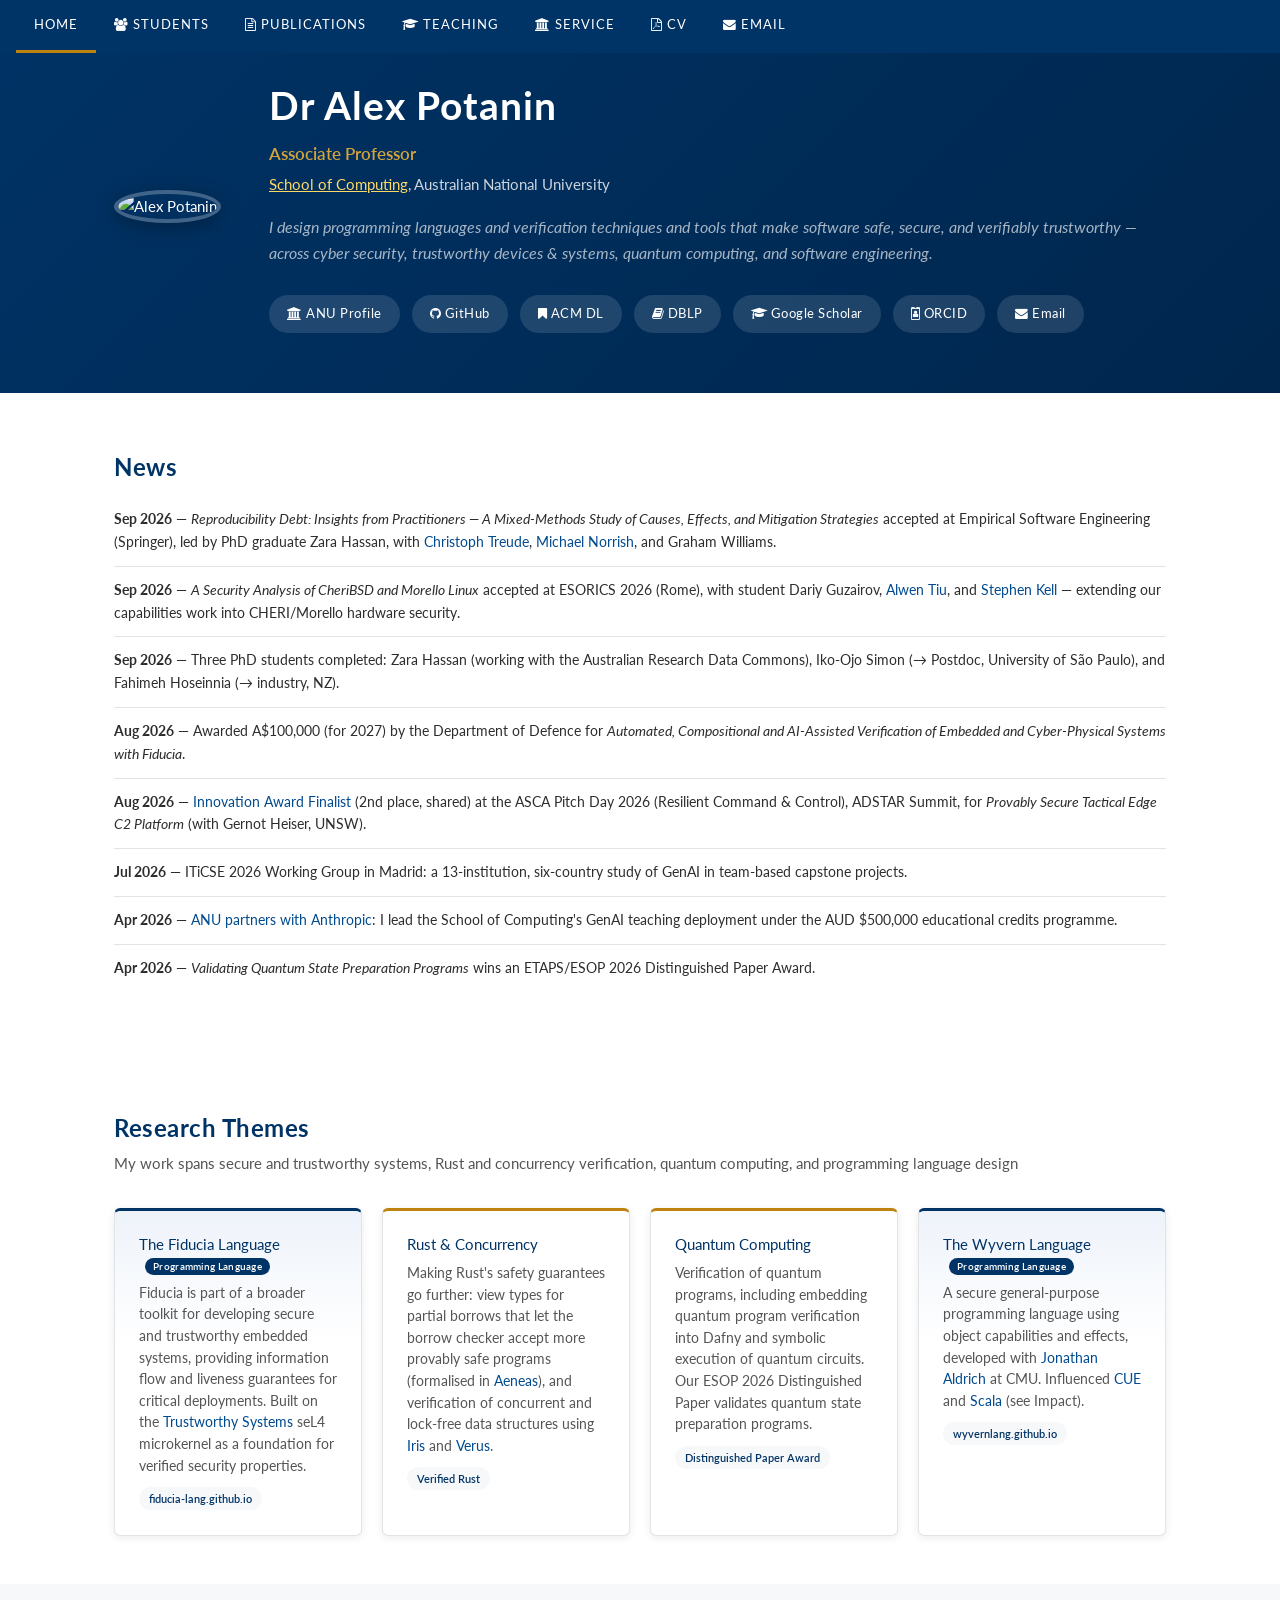
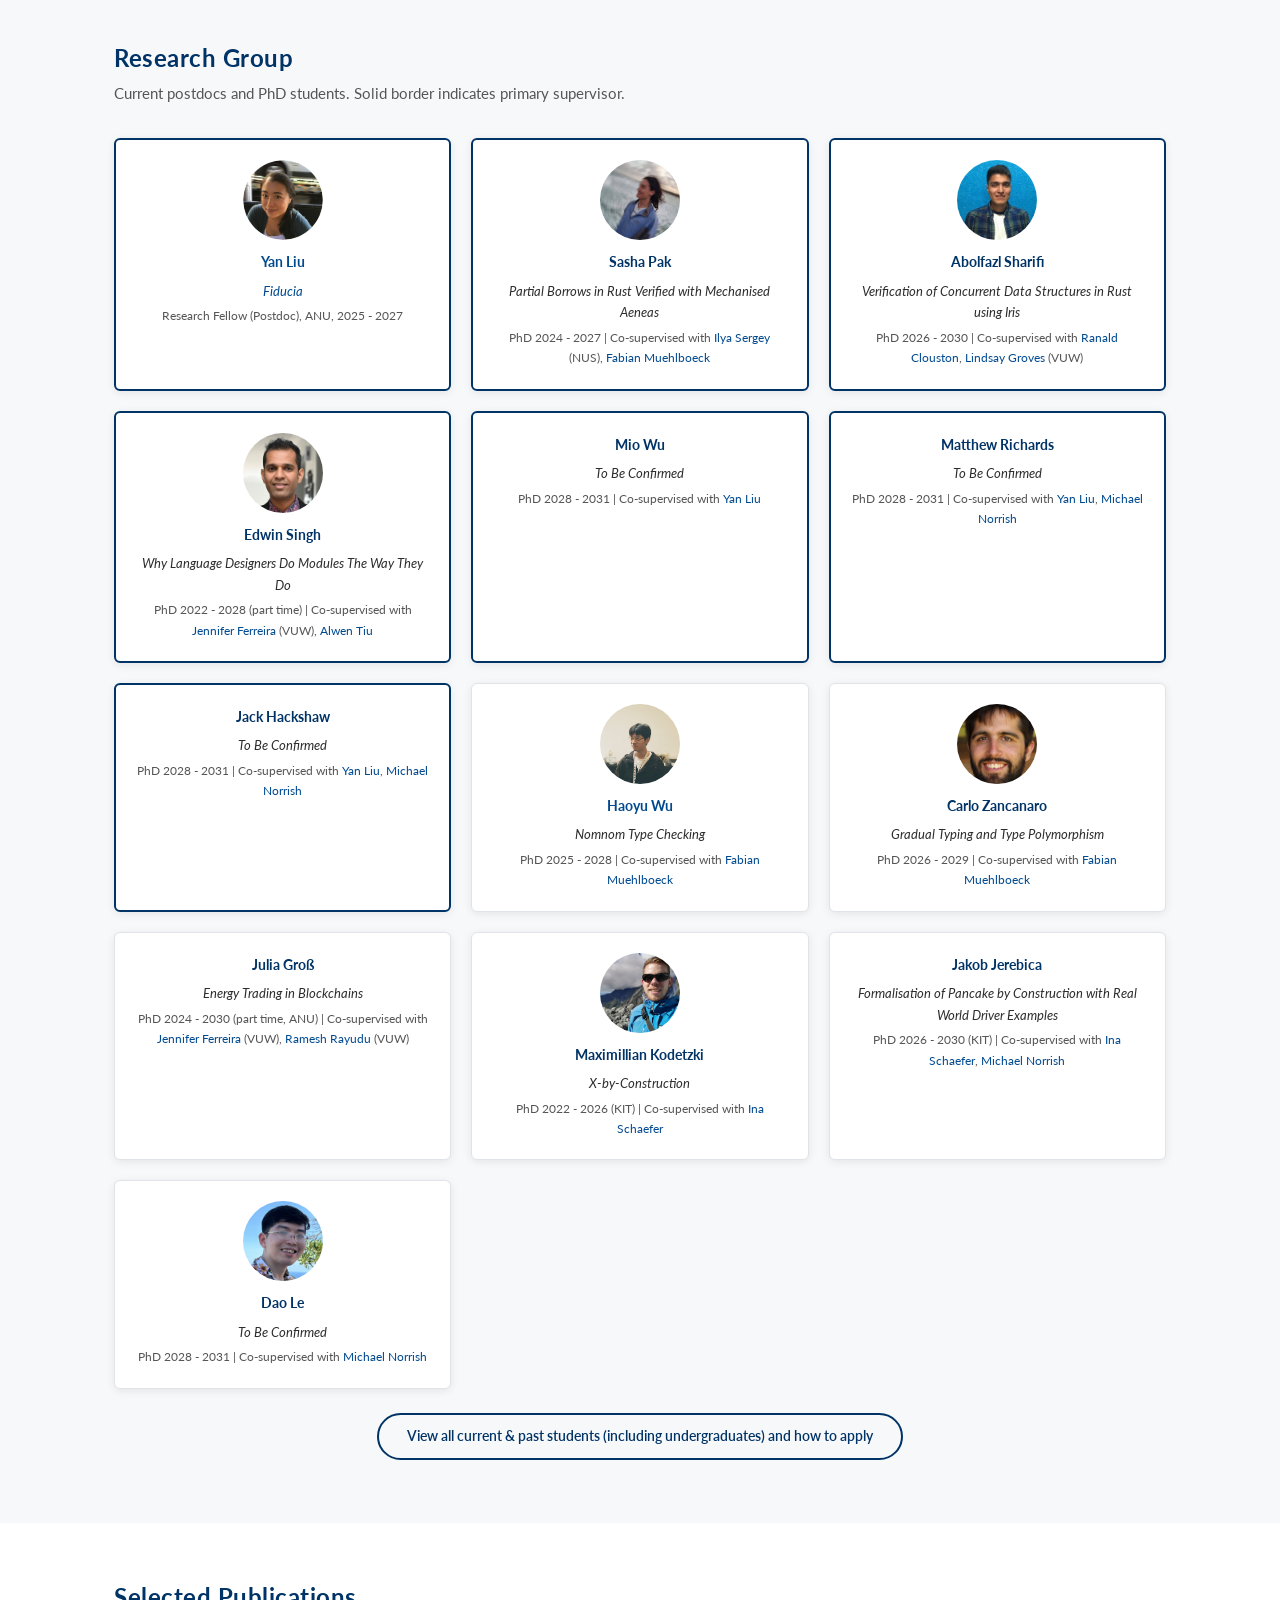
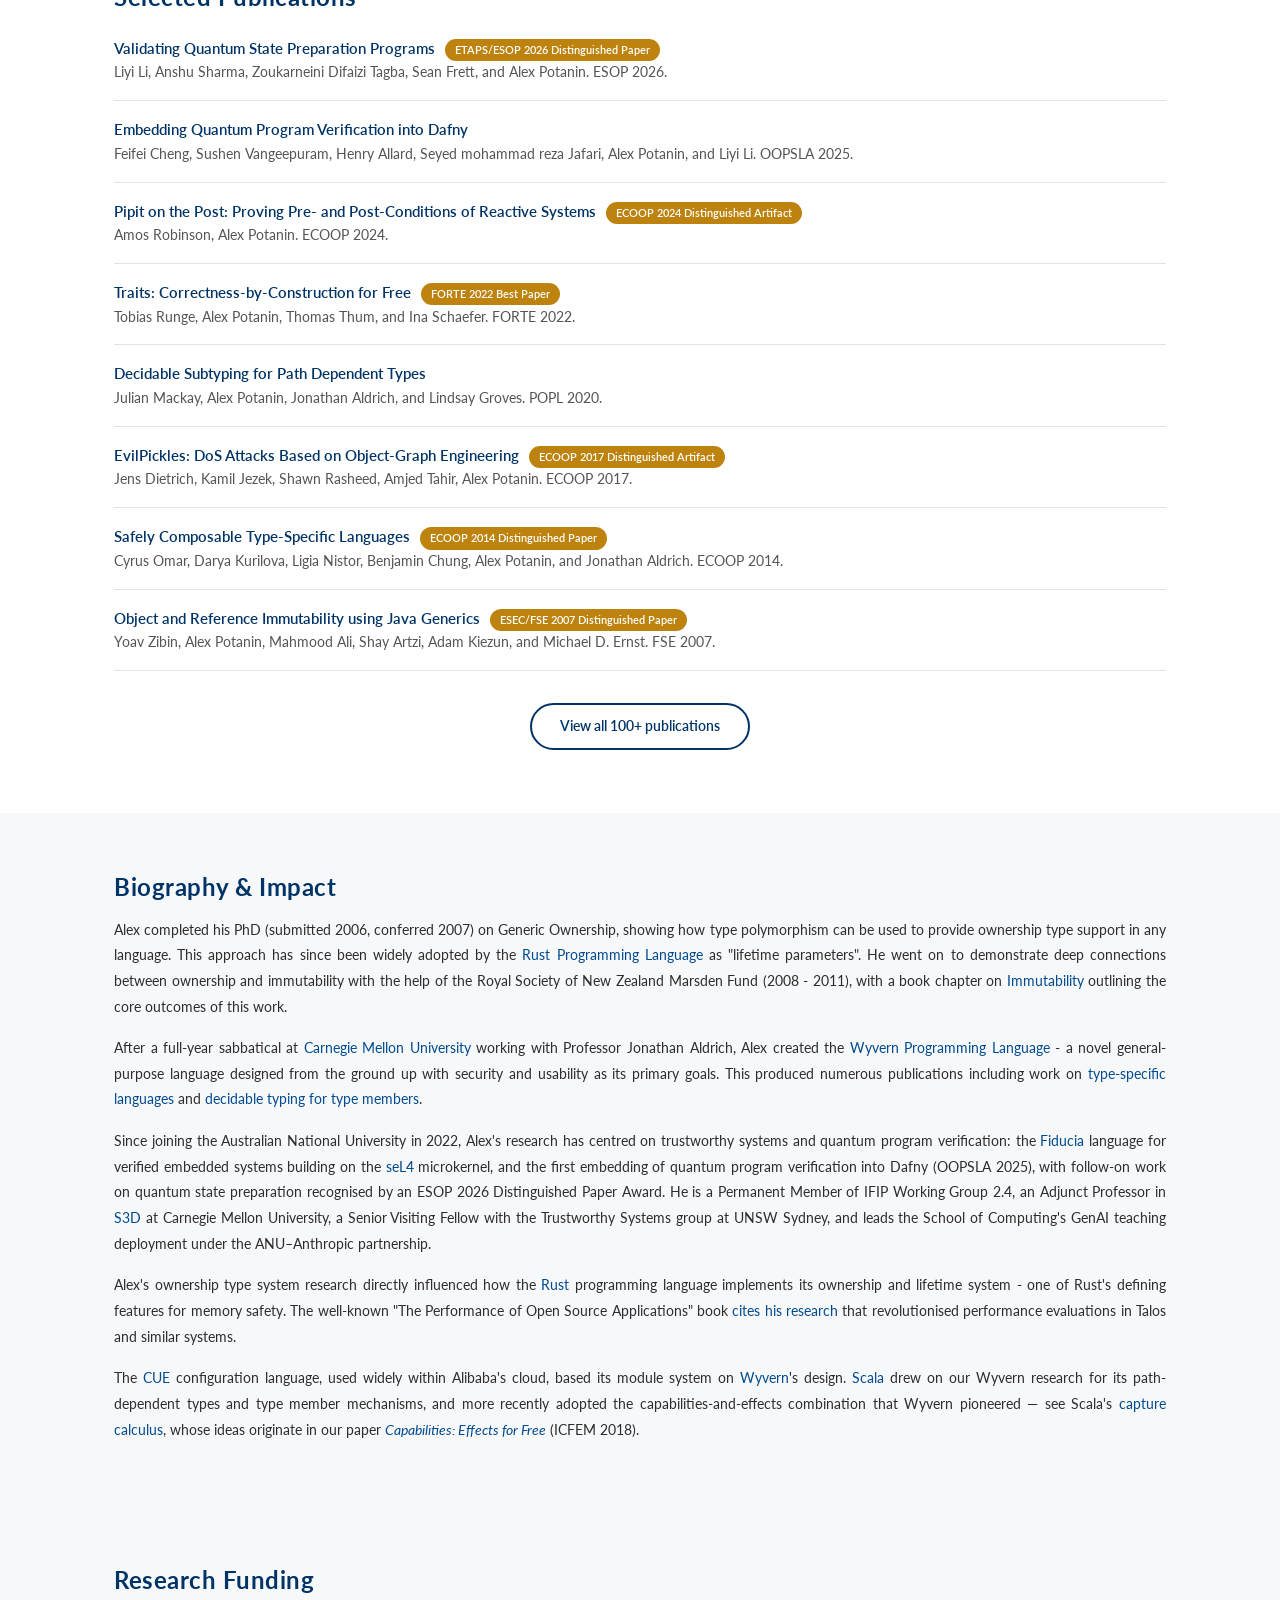
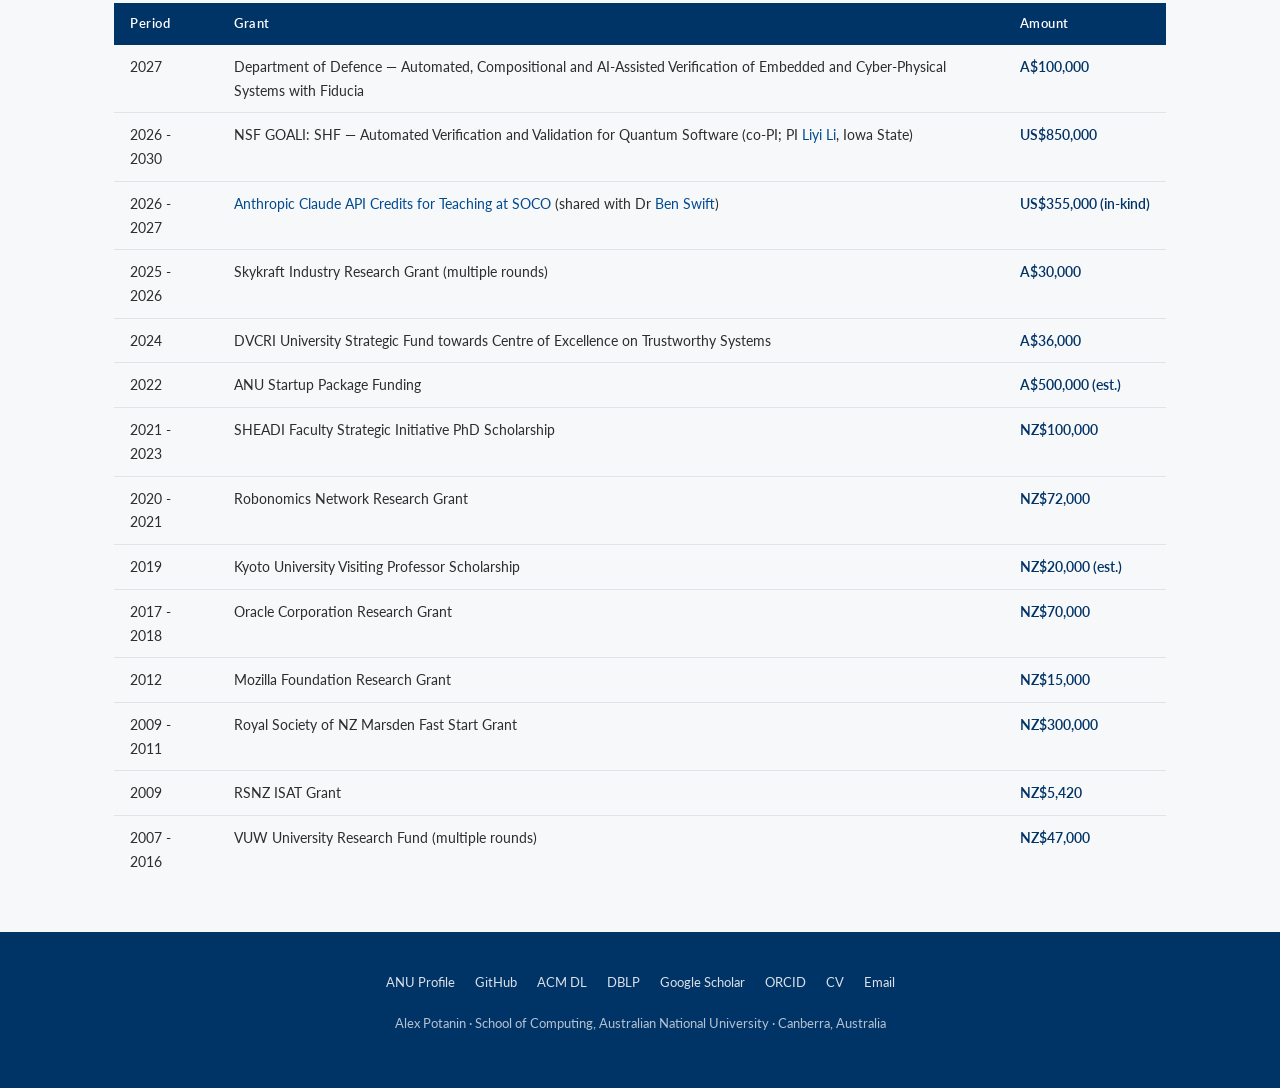
==== index.html @ ba3febce "Add ORCID link to hero badges, footers, and CV header Co-Authored-By: Claude Fable 5.1 <noreply@anth" ====
<!DOCTYPE html>
<html lang="en">
  <head>
    <title>Alex Potanin - Programming Languages, Security, and Software Engineering</title>
    <meta charset="UTF-8">
    <meta name="viewport" content="width=device-width, initial-scale=1">
    <meta name="description" content="Alex Potanin - Associate Professor at ANU. Research in programming languages, cyber security, trustworthy devices and systems, quantum computing, and software engineering.">
    <!-- Open Graph meta tags for social media previews -->
    <meta property="og:title" content="Alex Potanin - Programming Languages, Security, and Software Engineering">
    <meta property="og:description" content="Associate Professor at ANU. Research in programming languages, cyber security, trustworthy devices and systems, quantum computing, and software engineering.">
    <meta property="og:image" content="https://potanin.github.io/images/og-image.png">
    <meta property="og:image:width" content="1200">
    <meta property="og:image:height" content="630">
    <meta property="og:image:type" content="image/png">
    <meta property="og:url" content="https://potanin.github.io/">
    <meta property="og:type" content="website">
    <!-- Twitter Card -->
    <meta name="twitter:card" content="summary_large_image">
    <meta name="twitter:title" content="Alex Potanin - Programming Languages, Security, and Software Engineering">
    <meta name="twitter:description" content="Associate Professor at ANU. Research in programming languages, cyber security, trustworthy devices and systems, quantum computing, and software engineering.">
    <meta name="twitter:image" content="https://potanin.github.io/images/og-image.png">
    <link rel="stylesheet" href="https://www.w3schools.com/w3css/4/w3.css">
    <link rel="stylesheet" href="https://fonts.googleapis.com/css?family=Lato:300,400,600,700&display=swap">
    <link rel="stylesheet" href="https://cdnjs.cloudflare.com/ajax/libs/font-awesome/4.7.0/css/font-awesome.min.css">
    <link rel="stylesheet" href="style.css">
  </head>
  <body>

    <!-- Navbar -->
    <div class="w3-top">
      <div class="w3-bar" id="myNavbar">
        <a class="w3-bar-item w3-button w3-hide-medium w3-hide-large w3-right"
           href="javascript:void(0);"
           onclick="toggleFunction()"
           title="Toggle Navigation Menu">
          <i class="fa fa-bars"></i>
        </a>
        <a href="./" class="w3-bar-item w3-button nav-active">HOME</a>
        <a href="./students.html" class="w3-bar-item w3-button w3-hide-small"><i class="fa fa-users"></i> STUDENTS</a>
        <a href="./publications.html" class="w3-bar-item w3-button w3-hide-small"><i class="fa fa-file-text-o"></i> PUBLICATIONS</a>
        <a href="./teaching.html" class="w3-bar-item w3-button w3-hide-small"><i class="fa fa-graduation-cap"></i> TEACHING</a>
        <a href="./committees.html" class="w3-bar-item w3-button w3-hide-small"><i class="fa fa-institution"></i> SERVICE</a>
        <a href="./files/CVAlexPotanin.pdf" class="w3-bar-item w3-button w3-hide-small"><i class="fa fa-file-pdf-o"></i> CV</a>
        <a href="mailto:alex.potanin@anu.edu.au" class="w3-bar-item w3-button w3-hide-small"><i class="fa fa-envelope"></i> EMAIL</a>
      </div>
      <div id="navDemo" class="w3-bar-block w3-hide w3-hide-large w3-hide-medium">
        <a href="./students.html" class="w3-bar-item w3-button" onclick="toggleFunction()">STUDENTS</a>
        <a href="./publications.html" class="w3-bar-item w3-button" onclick="toggleFunction()">PUBLICATIONS</a>
        <a href="./teaching.html" class="w3-bar-item w3-button" onclick="toggleFunction()">TEACHING</a>
        <a href="./committees.html" class="w3-bar-item w3-button" onclick="toggleFunction()">SERVICE</a>
        <a href="./files/CVAlexPotanin.pdf" class="w3-bar-item w3-button" onclick="toggleFunction()">CV</a>
        <a href="mailto:alex.potanin@anu.edu.au" class="w3-bar-item w3-button" onclick="toggleFunction()">EMAIL</a>
      </div>
    </div>

    <!-- Hero Section -->
    <div class="hero">
      <div class="container">
        <div class="hero-inner">
          <div class="hero-photo">
            <img src="./images/AlexPotaninVicBooksOriginal.jpg" alt="Alex Potanin">
          </div>
          <div class="hero-text">
            <h1>Dr Alex Potanin</h1>
            <p class="hero-title">Associate Professor</p>
            <p class="hero-institution"><a href="https://comp.anu.edu.au/">School of Computing</a>, Australian National University</p>
            <p class="hero-tagline">I design programming languages and verification techniques and tools that make software safe, secure, and verifiably trustworthy &mdash; across cyber security, trustworthy devices &amp; systems, quantum computing, and software engineering.</p>
            <div class="hero-links">
              <a href="https://comp.anu.edu.au/people/alex-potanin/"><i class="fa fa-university"></i> ANU Profile</a>
              <a href="https://github.com/potanin"><i class="fa fa-github"></i> GitHub</a>
              <a href="https://dl.acm.org/profile/81100005943"><i class="fa fa-bookmark"></i> ACM DL</a>
              <a href="https://dblp.org/pid/88/4178.html"><i class="fa fa-book"></i> DBLP</a>
              <a href="https://scholar.google.com/citations?user=NUl2HRkAAAAJ"><i class="fa fa-graduation-cap"></i> Google Scholar</a>
              <a href="https://orcid.org/0000-0002-4242-2725"><i class="fa fa-id-badge"></i> ORCID</a>
              <a href="mailto:alex.potanin@anu.edu.au"><i class="fa fa-envelope"></i> Email</a>
            </div>
          </div>
        </div>
      </div>
    </div>

    <!-- News -->
    <div class="section">
      <div class="container">
        <h2 class="section-title">News</h2>
        <div class="bio-text" style="max-width: none;">
          <ul class="styled-list">
            <li><strong>Sep 2026</strong> &mdash; <em>Reproducibility Debt: Insights from Practitioners &mdash; A Mixed-Methods Study of Causes, Effects, and Mitigation Strategies</em> accepted at Empirical Software Engineering (Springer), led by PhD graduate Zara Hassan, with <a href="https://ctreude.ca/">Christoph Treude</a>, <a href="https://comp.anu.edu.au/people/michael-norrish/">Michael Norrish</a>, and Graham Williams.</li>
            <li><strong>Sep 2026</strong> &mdash; <em>A Security Analysis of CheriBSD and Morello Linux</em> accepted at ESORICS 2026 (Rome), with student Dariy Guzairov, <a href="https://comp.anu.edu.au/people/alwen-tiu/">Alwen Tiu</a>, and <a href="https://www.humprog.org/~stephen/">Stephen Kell</a> &mdash; extending our capabilities work into CHERI/Morello hardware security.</li>
            <li><strong>Sep 2026</strong> &mdash; Three PhD students completed: Zara Hassan (working with the Australian Research Data Commons), Iko-Ojo Simon (&rarr; Postdoc, University of S&atilde;o Paulo), and Fahimeh Hoseinnia (&rarr; industry, NZ).</li>
            <li><strong>Aug 2026</strong> &mdash; Awarded A$100,000 (for 2027) by the Department of Defence for <em>Automated, Compositional and AI-Assisted Verification of Embedded and Cyber-Physical Systems with Fiducia</em>.</li>
            <li><strong>Aug 2026</strong> &mdash; <a href="https://www.asca.gov.au/news-and-events/events/2026-08-05/asca-pitch-day-2026-resilient-command-control">Innovation Award Finalist</a> (2nd place, shared) at the ASCA Pitch Day 2026 (Resilient Command &amp; Control), ADSTAR Summit, for <em>Provably Secure Tactical Edge C2 Platform</em> (with Gernot Heiser, UNSW).</li>
            <li><strong>Jul 2026</strong> &mdash; ITiCSE 2026 Working Group in Madrid: a 13-institution, six-country study of GenAI in team-based capstone projects.</li>
            <li><strong>Apr 2026</strong> &mdash; <a href="https://comp.anu.edu.au/news/2026/04/02/anu-partners-with-anthropic-to-strengthen-ai-research-and-teaching/">ANU partners with Anthropic</a>: I lead the School of Computing's GenAI teaching deployment under the AUD $500,000 educational credits programme.</li>
            <li><strong>Apr 2026</strong> &mdash; <em>Validating Quantum State Preparation Programs</em> wins an ETAPS/ESOP 2026 Distinguished Paper Award.</li>
          </ul>
        </div>
      </div>
    </div>

    <!-- Research Themes -->
    <div class="section">
      <div class="container">
        <h2 class="section-title">Research Themes</h2>
        <p class="section-subtitle">My work spans secure and trustworthy systems, Rust and concurrency verification, quantum computing, and programming language design</p>
        <div class="card-grid">
          <div class="card theme-card lang-card">
            <h3><a href="https://fiducia-lang.github.io/">The Fiducia Language</a> <span class="lang-badge">Programming Language</span></h3>
            <p>Fiducia is part of a broader toolkit for developing secure and trustworthy embedded systems, providing information flow and liveness guarantees for critical deployments. Built on the <a href="https://trustworthy.systems/">Trustworthy Systems</a> seL4 microkernel as a foundation for verified security properties.</p>
            <span class="card-tag"><a href="https://fiducia-lang.github.io/" style="color: inherit; text-decoration: none;">fiducia-lang.github.io</a></span>
          </div>
          <div class="card theme-card">
            <h3>Rust &amp; Concurrency</h3>
            <p>Making Rust's safety guarantees go further: view types for partial borrows that let the borrow checker accept more provably safe programs (formalised in <a href="https://github.com/AeneasVerif/aeneas">Aeneas</a>), and verification of concurrent and lock-free data structures using <a href="https://iris-project.org/">Iris</a> and <a href="https://github.com/verus-lang/verus">Verus</a>.</p>
            <span class="card-tag">Verified Rust</span>
          </div>
          <div class="card theme-card">
            <h3>Quantum Computing</h3>
            <p>Verification of quantum programs, including embedding quantum program verification into Dafny and symbolic execution of quantum circuits. Our ESOP 2026 Distinguished Paper validates quantum state preparation programs.</p>
            <span class="card-tag">Distinguished Paper Award</span>
          </div>
          <div class="card theme-card lang-card">
            <h3><a href="http://wyvernlang.github.io/">The Wyvern Language</a> <span class="lang-badge">Programming Language</span></h3>
            <p>A secure general-purpose programming language using object capabilities and effects, developed with <a href="http://www.cs.cmu.edu/~aldrich/">Jonathan Aldrich</a> at CMU. Influenced <a href="https://cuelang.org/">CUE</a> and <a href="https://www.scala-lang.org/">Scala</a> (see Impact).</p>
            <span class="card-tag"><a href="http://wyvernlang.github.io/" style="color: inherit; text-decoration: none;">wyvernlang.github.io</a></span>
          </div>
        </div>
      </div>
    </div>

    <!-- Research Group -->
    <div class="section section-alt" id="group">
      <div class="container">
        <h2 class="section-title">Research Group</h2>
        <p class="section-subtitle">Current postdocs and PhD students. Solid border indicates primary supervisor.</p>
        <div class="card-grid-2">

          <div class="card student-card primary-supervisor">
            <img src="./images/yan-liu.jpg" alt="Yan Liu" class="student-photo">
            <div class="student-name"><a href="https://emmayanliu.bitbucket.io/">Yan Liu</a></div>
            <div class="student-topic"><a href="https://fiducia-lang.github.io/">Fiducia</a></div>
            <div class="student-meta">Research Fellow (Postdoc), ANU, 2025 - 2027</div>
          </div>

          <div class="card student-card primary-supervisor">
            <img src="./images/sasha-pak.jpg" alt="Sasha Pak" class="student-photo">
            <div class="student-name">Sasha Pak</div>
            <div class="student-topic">Partial Borrows in Rust Verified with Mechanised Aeneas</div>
            <div class="student-meta">PhD 2024 - 2027 | Co-supervised with <a href="https://ilyasergey.net/">Ilya Sergey</a> (NUS), <a href="https://fabian.muehlboeck.name/#about">Fabian Muehlboeck</a></div>
          </div>

          <div class="card student-card primary-supervisor">
            <img src="./images/abolfazl-sharifi.jpg" alt="Abolfazl Sharifi" class="student-photo">
            <div class="student-name">Abolfazl Sharifi</div>
            <div class="student-topic">Verification of Concurrent Data Structures in Rust using Iris</div>
            <div class="student-meta">PhD 2026 - 2030 | Co-supervised with <a href="https://comp.anu.edu.au/people/ranald-clouston/">Ranald Clouston</a>, <a href="https://ecs.wgtn.ac.nz/Main/LindsayGroves">Lindsay Groves</a> (VUW)</div>
          </div>

          <div class="card student-card primary-supervisor">
            <img src="./images/edwin-singh.jpg" alt="Edwin Singh" class="student-photo">
            <div class="student-name">Edwin Singh</div>
            <div class="student-topic">Why Language Designers Do Modules The Way They Do</div>
            <div class="student-meta">PhD 2022 - 2028 (part time) | Co-supervised with <a href="https://people.wgtn.ac.nz/jennifer.ferreira">Jennifer Ferreira</a> (VUW), <a href="https://comp.anu.edu.au/people/alwen-tiu/">Alwen Tiu</a></div>
          </div>

          <div class="card student-card primary-supervisor">
            <div class="student-name">Mio Wu</div>
            <div class="student-topic">To Be Confirmed</div>
            <div class="student-meta">PhD 2028 - 2031 | Co-supervised with <a href="https://emmayanliu.bitbucket.io/">Yan Liu</a></div>
          </div>

          <div class="card student-card primary-supervisor">
            <div class="student-name">Matthew Richards</div>
            <div class="student-topic">To Be Confirmed</div>
            <div class="student-meta">PhD 2028 - 2031 | Co-supervised with <a href="https://emmayanliu.bitbucket.io/">Yan Liu</a>, <a href="https://comp.anu.edu.au/people/michael-norrish/">Michael Norrish</a></div>
          </div>

          <div class="card student-card primary-supervisor">
            <div class="student-name">Jack Hackshaw</div>
            <div class="student-topic">To Be Confirmed</div>
            <div class="student-meta">PhD 2028 - 2031 | Co-supervised with <a href="https://emmayanliu.bitbucket.io/">Yan Liu</a>, <a href="https://comp.anu.edu.au/people/michael-norrish/">Michael Norrish</a></div>
          </div>

          <div class="card student-card">
            <img src="./images/haoyu-wu.png" alt="Haoyu Wu" class="student-photo">
            <div class="student-name"><a href="https://cocodery.github.io/">Haoyu Wu</a></div>
            <div class="student-topic">Nomnom Type Checking</div>
            <div class="student-meta">PhD 2025 - 2028 | Co-supervised with <a href="https://fabian.muehlboeck.name/#about">Fabian Muehlboeck</a></div>
          </div>

          <div class="card student-card">
            <img src="./images/carlo-zancanaro.jpg" alt="Carlo Zancanaro" class="student-photo">
            <div class="student-name">Carlo Zancanaro</div>
            <div class="student-topic">Gradual Typing and Type Polymorphism</div>
            <div class="student-meta">PhD 2026 - 2029 | Co-supervised with <a href="https://fabian.muehlboeck.name/#about">Fabian Muehlboeck</a></div>
          </div>

          <div class="card student-card">
            <div class="student-name">Julia Gro&szlig;</div>
            <div class="student-topic">Energy Trading in Blockchains</div>
            <div class="student-meta">PhD 2024 - 2030 (part time, ANU) | Co-supervised with <a href="https://people.wgtn.ac.nz/jennifer.ferreira">Jennifer Ferreira</a> (VUW), <a href="https://people.wgtn.ac.nz/Ramesh.Rayudu">Ramesh Rayudu</a> (VUW)</div>
          </div>

          <div class="card student-card">
            <img src="./images/maximilian-kodetzki.jpg" alt="Maximilian Kodetzki" class="student-photo">
            <div class="student-name">Maximillian Kodetzki</div>
            <div class="student-topic">X-by-Construction</div>
            <div class="student-meta">PhD 2022 - 2026 (KIT) | Co-supervised with <a href="https://tva.kastel.kit.edu/english/team_schaefer.php">Ina Schaefer</a></div>
          </div>

          <div class="card student-card">
            <div class="student-name">Jakob Jerebica</div>
            <div class="student-topic">Formalisation of Pancake by Construction with Real World Driver Examples</div>
            <div class="student-meta">PhD 2026 - 2030 (KIT) | Co-supervised with <a href="https://tva.kastel.kit.edu/english/team_schaefer.php">Ina Schaefer</a>, <a href="https://comp.anu.edu.au/people/michael-norrish/">Michael Norrish</a></div>
          </div>

          <div class="card student-card">
            <img src="./images/dao-le.jpg" alt="Dao Le" class="student-photo">
            <div class="student-name">Dao Le</div>
            <div class="student-topic">To Be Confirmed</div>
            <div class="student-meta">PhD 2028 - 2031 | Co-supervised with <a href="https://comp.anu.edu.au/people/michael-norrish/">Michael Norrish</a></div>
          </div>

        </div>

        <p style="text-align:center; margin-top: 24px;">
          <a href="./students.html" class="btn-outline">View all current &amp; past students (including undergraduates) and how to apply</a>
        </p>

</div>
      </div>
    </div>

    <!-- Selected Publications -->
    <div class="section" id="publications">
      <div class="container">
        <h2 class="section-title">Selected Publications</h2>

        <div class="pub-item">
          <div class="pub-title"><a href="./files/LiSharmaTagbaFrettPotaninESOP2026.pdf">Validating Quantum State Preparation Programs</a> <span class="pub-badge">ETAPS/ESOP 2026 Distinguished Paper</span></div>
          <div class="pub-venue">Liyi Li, Anshu Sharma, Zoukarneini Difaizi Tagba, Sean Frett, and Alex Potanin. ESOP 2026.</div>
        </div>

        <div class="pub-item">
          <div class="pub-title"><a href="./files/ChengVangeepuramAllardJafariPotaninLiOOPSLA2025.pdf">Embedding Quantum Program Verification into Dafny</a></div>
          <div class="pub-venue">Feifei Cheng, Sushen Vangeepuram, Henry Allard, Seyed mohammad reza Jafari, Alex Potanin, and Liyi Li. OOPSLA 2025.</div>
        </div>

        <div class="pub-item">
          <div class="pub-title"><a href="./files/RobinsonPotaninECOOP2024.pdf">Pipit on the Post: Proving Pre- and Post-Conditions of Reactive Systems</a> <span class="pub-badge">ECOOP 2024 Distinguished Artifact</span></div>
          <div class="pub-venue">Amos Robinson, Alex Potanin. ECOOP 2024.</div>
        </div>

        <div class="pub-item">
          <div class="pub-title"><a href="./files/RungePotaninThumSchaeferFORTE2022.pdf">Traits: Correctness-by-Construction for Free</a> <span class="pub-badge">FORTE 2022 Best Paper</span></div>
          <div class="pub-venue">Tobias Runge, Alex Potanin, Thomas Thum, and Ina Schaefer. FORTE 2022.</div>
        </div>

        <div class="pub-item">
          <div class="pub-title"><a href="./files/MackayPotaninAldrichGrovesPOPL2020.pdf">Decidable Subtyping for Path Dependent Types</a></div>
          <div class="pub-venue">Julian Mackay, Alex Potanin, Jonathan Aldrich, and Lindsay Groves. POPL 2020.</div>
        </div>

        <div class="pub-item">
          <div class="pub-title"><a href="./files/DietrichJezekRasheedTahirPotaninECOOP2017.pdf">EvilPickles: DoS Attacks Based on Object-Graph Engineering</a> <span class="pub-badge">ECOOP 2017 Distinguished Artifact</span></div>
          <div class="pub-venue">Jens Dietrich, Kamil Jezek, Shawn Rasheed, Amjed Tahir, Alex Potanin. ECOOP 2017.</div>
        </div>

        <div class="pub-item">
          <div class="pub-title"><a href="./files/OmarKurilovaNistorChungPotaninAldrichECOOP2014.pdf">Safely Composable Type-Specific Languages</a> <span class="pub-badge">ECOOP 2014 Distinguished Paper</span></div>
          <div class="pub-venue">Cyrus Omar, Darya Kurilova, Ligia Nistor, Benjamin Chung, Alex Potanin, and Jonathan Aldrich. ECOOP 2014.</div>
        </div>

        <div class="pub-item">
          <div class="pub-title"><a href="./files/ZibinPotaninAliArtziKiezunErnstFSE2007.pdf">Object and Reference Immutability using Java Generics</a> <span class="pub-badge">ESEC/FSE 2007 Distinguished Paper</span></div>
          <div class="pub-venue">Yoav Zibin, Alex Potanin, Mahmood Ali, Shay Artzi, Adam Kiezun, and Michael D. Ernst. FSE 2007.</div>
        </div>

        <p style="text-align:center; margin-top: 32px;">
          <a href="./publications.html" class="btn-outline">View all 100+ publications</a>
        </p>
      </div>
    </div>

    <!-- Biography -->
    <div class="section section-alt">
      <div class="container">
        <h2 class="section-title">Biography &amp; Impact</h2>
        <div class="bio-text" style="max-width: none; text-align: justify;">
          <p>Alex completed his PhD (submitted 2006, conferred 2007) on Generic Ownership, showing how type polymorphism can be used to provide ownership type support in any language. This approach has since been widely adopted by the <a href="https://www.rust-lang.org/">Rust Programming Language</a> as "lifetime parameters". He went on to demonstrate deep connections between ownership and immutability with the help of the Royal Society of New Zealand Marsden Fund (2008 - 2011), with a book chapter on <a href="https://rdcu.be/dp7M0">Immutability</a> outlining the core outcomes of this work.</p>

          <p>After a full-year sabbatical at <a href="https://s3d.cmu.edu/">Carnegie Mellon University</a> working with Professor Jonathan Aldrich, Alex created the <a href="https://wyvernlang.github.io/">Wyvern Programming Language</a> - a novel general-purpose language designed from the ground up with security and usability as its primary goals. This produced numerous publications including work on <a href="https://newatlas.com/wyvern-multiple-programming-languages/33302/">type-specific languages</a> and <a href="https://popl20.sigplan.org/details/POPL-2020-Research-Papers/64/Decidable-Subtyping-for-Path-Dependent-Types">decidable typing for type members</a>.</p>

          <p>Since joining the Australian National University in 2022, Alex's research has centred on trustworthy systems and quantum program verification: the <a href="https://fiducia-lang.github.io/">Fiducia</a> language for verified embedded systems building on the <a href="https://trustworthy.systems/">seL4</a> microkernel, and the first embedding of quantum program verification into Dafny (OOPSLA 2025), with follow-on work on quantum state preparation recognised by an ESOP 2026 Distinguished Paper Award. He is a Permanent Member of IFIP Working Group 2.4, an Adjunct Professor in <a href="https://s3d.cmu.edu/">S3D</a> at Carnegie Mellon University, a Senior Visiting Fellow with the Trustworthy Systems group at UNSW Sydney, and leads the School of Computing's GenAI teaching deployment under the ANU&ndash;Anthropic partnership.</p>

          <p>Alex's ownership type system research directly influenced how the <a href="https://www.rust-lang.org/">Rust</a> programming language implements its ownership and lifetime system - one of Rust's defining features for memory safety. The well-known "The Performance of Open Source Applications" book <a href="https://aosabook.org/en/posa/talos.html">cites his research</a> that revolutionised performance evaluations in Talos and similar systems.</p>
          <p>The <a href="https://cuelang.org/">CUE</a> configuration language, used widely within Alibaba's cloud, based its module system on <a href="http://wyvernlang.github.io/">Wyvern</a>'s design. <a href="https://www.scala-lang.org/">Scala</a> drew on our Wyvern research for its path-dependent types and type member mechanisms, and more recently adopted the capabilities-and-effects combination that Wyvern pioneered &mdash; see Scala's <a href="https://docs.scala-lang.org/scala3/reference/experimental/cc.html">capture calculus</a>, whose ideas originate in our paper <a href="./files/CraigPotaninGrovesAldrichICFEM2018.pdf"><i>Capabilities: Effects for Free</i></a> (ICFEM 2018).</p>
        </div>
      </div>
    </div>

    <!-- Research Funding -->
    <div class="section section-alt" id="funding">
      <div class="container">
        <h2 class="section-title">Research Funding</h2>
        <table class="funding-table">
          <thead>
            <tr>
              <th>Period</th>
              <th>Grant</th>
              <th>Amount</th>
            </tr>
          </thead>
          <tbody>
            <tr>
              <td>2027</td>
              <td>Department of Defence &mdash; Automated, Compositional and AI-Assisted Verification of Embedded and Cyber-Physical Systems with Fiducia</td>
              <td class="funding-amount">A$100,000</td>
            </tr>
            <tr>
              <td>2026 - 2030</td>
              <td>NSF GOALI: SHF &mdash; Automated Verification and Validation for Quantum Software (co-PI; PI <a href="https://faculty.sites.iastate.edu/liyili2/">Liyi Li</a>, Iowa State)</td>
              <td class="funding-amount">US$850,000</td>
            </tr>
            <tr>
              <td>2026 - 2027</td>
              <td><a href="https://comp.anu.edu.au/news/2026/04/02/anu-partners-with-anthropic-to-strengthen-ai-research-and-teaching/">Anthropic Claude API Credits for Teaching at SOCO</a> (shared with Dr <a href="https://comp.anu.edu.au/people/ben-swift/">Ben Swift</a>)</td>
              <td class="funding-amount">US$355,000 (in-kind)</td>
            </tr>
            <tr>
              <td>2025 - 2026</td>
              <td>Skykraft Industry Research Grant (multiple rounds)</td>
              <td class="funding-amount">A$30,000</td>
            </tr>
            <tr>
              <td>2024</td>
              <td>DVCRI University Strategic Fund towards Centre of Excellence on Trustworthy Systems</td>
              <td class="funding-amount">A$36,000</td>
            </tr>
            <tr>
              <td>2022</td>
              <td>ANU Startup Package Funding</td>
              <td class="funding-amount">A$500,000 (est.)</td>
            </tr>
            <tr>
              <td>2021 - 2023</td>
              <td>SHEADI Faculty Strategic Initiative PhD Scholarship</td>
              <td class="funding-amount">NZ$100,000</td>
            </tr>
            <tr>
              <td>2020 - 2021</td>
              <td>Robonomics Network Research Grant</td>
              <td class="funding-amount">NZ$72,000</td>
            </tr>
            <tr>
              <td>2019</td>
              <td>Kyoto University Visiting Professor Scholarship</td>
              <td class="funding-amount">NZ$20,000 (est.)</td>
            </tr>
            <tr>
              <td>2017 - 2018</td>
              <td>Oracle Corporation Research Grant</td>
              <td class="funding-amount">NZ$70,000</td>
            </tr>
            <tr>
              <td>2012</td>
              <td>Mozilla Foundation Research Grant</td>
              <td class="funding-amount">NZ$15,000</td>
            </tr>
            <tr>
              <td>2009 - 2011</td>
              <td>Royal Society of NZ Marsden Fast Start Grant</td>
              <td class="funding-amount">NZ$300,000</td>
            </tr>
            <tr>
              <td>2009</td>
              <td>RSNZ ISAT Grant</td>
              <td class="funding-amount">NZ$5,420</td>
            </tr>
            <tr>
              <td>2007 - 2016</td>
              <td>VUW University Research Fund (multiple rounds)</td>
              <td class="funding-amount">NZ$47,000</td>
            </tr>
          </tbody>
        </table>
      </div>
    </div>

    <!-- Footer -->
    <footer class="site-footer">
      <div class="container">
        <div class="footer-links">
          <a href="https://comp.anu.edu.au/people/alex-potanin/">ANU Profile</a>
          <a href="https://github.com/potanin">GitHub</a>
          <a href="https://dl.acm.org/profile/81100005943">ACM DL</a>
          <a href="https://dblp.org/pid/88/4178.html">DBLP</a>
          <a href="https://scholar.google.com/citations?user=NUl2HRkAAAAJ">Google Scholar</a>
          <a href="https://orcid.org/0000-0002-4242-2725">ORCID</a>
          <a href="./files/CVAlexPotanin.pdf">CV</a>
          <a href="mailto:alex.potanin@anu.edu.au">Email</a>
        </div>
        <p>Alex Potanin &middot; School of Computing, Australian National University &middot; Canberra, Australia</p>
      </div>
    </footer>

    <script>
      window.onscroll = function() {myFunction()};
      function myFunction() {
        var navbar = document.getElementById("myNavbar");
        if (document.body.scrollTop > 10 || document.documentElement.scrollTop > 10) {
          navbar.classList.add("scrolled");
        } else {
          navbar.classList.remove("scrolled");
        }
      }

      function toggleFunction() {
        var x = document.getElementById("navDemo");
        if (x.className.indexOf("w3-show") == -1) {
          x.className += " w3-show";
        } else {
          x.className = x.className.replace(" w3-show", "");
        }
      }
    </script>

  </body>
</html>
---- style.css ----
/* ===== CSS Custom Properties ===== */
:root {
  --primary: #003366;
  --primary-light: #004a8f;
  --accent: #BE830E;
  --accent-light: #d4a43a;
  --text: #2d2d2d;
  --text-light: #555;
  --bg: #ffffff;
  --bg-alt: #f7f8fa;
  --bg-hero: #003366;
  --border: #e0e4e8;
  --card-shadow: 0 2px 8px rgba(0,0,0,0.08);
  --card-shadow-hover: 0 4px 16px rgba(0,0,0,0.12);
  --radius: 6px;
  --max-width: 1100px;
}

/* ===== Base Styles ===== */
*, *::before, *::after { box-sizing: border-box; }

body, html {
  height: 100%;
  margin: 0;
  padding: 0;
}

body {
  font-family: "Lato", sans-serif;
  color: var(--text);
  line-height: 1.7;
  background: var(--bg);
}

h1, h2, h3, h4, h5, h6 {
  font-family: "Lato", sans-serif;
  color: var(--primary);
  line-height: 1.3;
}

a {
  color: var(--primary-light);
  text-decoration: none;
}
a:hover {
  color: var(--accent);
  text-decoration: underline;
}

/* ===== Layout ===== */
.container {
  max-width: var(--max-width);
  margin: 0 auto;
  padding: 0 24px;
}

.section {
  padding: 48px 0;
}

.section-alt {
  background: var(--bg-alt);
}

.section-title {
  font-size: 1.6rem;
  font-weight: 700;
  color: var(--primary);
  margin-bottom: 8px;
  letter-spacing: 0.5px;
}

.section-subtitle {
  font-size: 1rem;
  color: var(--text-light);
  margin-top: 0;
  margin-bottom: 32px;
}

/* ===== Navbar ===== */
#myNavbar {
  background: var(--primary) !important;
  padding: 0 16px;
}

#myNavbar .w3-bar-item {
  color: #fff !important;
  font-size: 0.85rem;
  letter-spacing: 1px;
  padding: 14px 18px;
  transition: background 0.2s;
}

#myNavbar .w3-bar-item:hover {
  background: var(--primary-light) !important;
}

#myNavbar .nav-active {
  border-bottom: 3px solid var(--accent);
}

#myNavbar.scrolled {
  background: var(--primary) !important;
  box-shadow: 0 2px 12px rgba(0,0,0,0.15);
}

#navDemo {
  background: var(--primary) !important;
}
#navDemo .w3-bar-item {
  color: #fff !important;
}
#navDemo .w3-bar-item:hover {
  background: var(--primary-light) !important;
}

/* ===== Hero Section ===== */
.hero {
  background: linear-gradient(135deg, var(--primary) 0%, #00264d 100%);
  color: #fff;
  padding: 80px 0 60px;
}

.hero-inner {
  display: flex;
  align-items: center;
  gap: 48px;
  justify-content: center;
}

.hero-photo {
  flex-shrink: 0;
}

.hero-photo img {
  width: 180px;
  height: 180px;
  border-radius: 50%;
  object-fit: cover;
  border: 4px solid rgba(255,255,255,0.25);
  box-shadow: 0 4px 20px rgba(0,0,0,0.3);
}

.hero-text {
  text-align: left;
}

.hero h1 {
  color: #fff;
  font-size: 2.6rem;
  font-weight: 700;
  margin: 0 0 8px;
  letter-spacing: 1px;
}

.hero .hero-title {
  font-size: 1.15rem;
  color: var(--accent-light);
  font-weight: 600;
  margin: 0 0 4px;
}

.hero .hero-institution {
  font-size: 1rem;
  color: rgba(255,255,255,0.8);
  margin: 0 0 16px;
}

.hero .hero-institution a {
  color: #ffd966;
  text-decoration: underline;
}

.hero .hero-institution a:hover {
  color: #fff;
}

.hero .hero-tagline {
  font-size: 1.05rem;
  color: rgba(255,255,255,0.65);
  font-style: italic;
  margin: 0 0 28px;
}

.hero-links {
  display: flex;
  justify-content: flex-start;
  flex-wrap: wrap;
  gap: 12px;
}

.hero-links a {
  color: #fff;
  background: rgba(255,255,255,0.12);
  padding: 8px 18px;
  border-radius: 20px;
  font-size: 0.85rem;
  letter-spacing: 0.5px;
  transition: background 0.2s;
  text-decoration: none;
}

.hero-links a:hover {
  background: rgba(255,255,255,0.25);
  text-decoration: none;
}

/* ===== Cards ===== */
.card {
  background: #fff;
  border: 1px solid var(--border);
  border-radius: var(--radius);
  padding: 24px;
  box-shadow: var(--card-shadow);
  transition: box-shadow 0.2s, transform 0.2s;
}

.card:hover {
  box-shadow: var(--card-shadow-hover);
  transform: translateY(-2px);
}

.card-grid {
  display: grid;
  grid-template-columns: repeat(auto-fill, minmax(240px, 1fr));
  gap: 20px;
}

.card-grid-2 {
  display: grid;
  grid-template-columns: repeat(auto-fill, minmax(320px, 1fr));
  gap: 20px;
}

.card h3 {
  font-size: 1.05rem;
  margin: 0 0 8px;
  color: var(--primary);
}

.card p {
  font-size: 0.9rem;
  color: var(--text-light);
  margin: 0;
  line-height: 1.6;
}

.card .card-tag {
  display: inline-block;
  background: var(--bg-alt);
  color: var(--primary);
  font-size: 0.75rem;
  padding: 2px 10px;
  border-radius: 12px;
  margin-top: 10px;
  font-weight: 600;
}

/* ===== Research Theme Cards ===== */
.theme-card {
  border-top: 3px solid var(--accent);
}

.theme-card h3 {
  font-size: 1rem;
}

.theme-card h3 a {
  color: var(--primary);
  text-decoration: none;
}

.theme-card h3 a:hover {
  color: var(--accent);
}

.theme-card.lang-card {
  border-top: 3px solid var(--primary);
  background: linear-gradient(180deg, #eef3fa 0%, #fff 40%);
}

.lang-badge {
  display: inline-block;
  background: var(--primary);
  color: #fff;
  font-size: 0.68rem;
  padding: 2px 8px;
  border-radius: 10px;
  font-weight: 600;
  letter-spacing: 0.3px;
  vertical-align: middle;
  margin-left: 6px;
}

/* ===== Student Cards ===== */
.student-card {
  padding: 20px;
  text-align: center;
}

.student-card.primary-supervisor {
  border: 2px solid var(--primary);
}

.student-card .student-photo {
  width: 80px;
  height: 80px;
  border-radius: 50%;
  object-fit: cover;
  margin-bottom: 10px;
}

.student-card .student-name {
  font-weight: 700;
  color: var(--primary);
  font-size: 0.95rem;
}

.student-card .student-topic {
  font-size: 0.85rem;
  color: var(--text);
  margin: 6px 0 4px;
  font-style: italic;
}

.student-card .student-meta {
  font-size: 0.8rem;
  color: var(--text-light);
}

/* ===== Stats Bar ===== */
/* ===== Publication List ===== */
.pub-item {
  padding: 16px 0;
  border-bottom: 1px solid var(--border);
}

.pub-item:last-child {
  border-bottom: none;
}

.pub-item .pub-title {
  font-weight: 600;
  color: var(--primary);
}

.pub-item .pub-title a {
  color: var(--primary);
}

.pub-item .pub-title a:hover {
  color: var(--accent);
}

.pub-item .pub-venue {
  font-size: 0.9rem;
  color: var(--text-light);
}

.pub-badge {
  display: inline-block;
  background: var(--accent);
  color: #fff;
  font-size: 0.72rem;
  padding: 2px 10px;
  border-radius: 12px;
  font-weight: 600;
  margin-left: 6px;
  vertical-align: middle;
}

/* ===== CTA Box ===== */
.cta-box {
  background: linear-gradient(135deg, var(--primary) 0%, #00264d 100%);
  color: #fff;
  border-radius: var(--radius);
  padding: 32px;
  text-align: center;
  margin-top: 32px;
}

.cta-box h3 {
  color: #fff;
  margin: 0 0 8px;
  font-size: 1.2rem;
}

.cta-box p {
  color: rgba(255,255,255,0.8);
  margin: 0 0 20px;
  font-size: 0.95rem;
}

.cta-box a:not(.cta-btn) {
  color: #fff;
  text-decoration: underline;
}

.cta-box a:not(.cta-btn):hover {
  color: var(--accent-light);
}

.cta-box a.cta-btn {
  display: inline-block;
  background: var(--accent);
  color: #fff;
  padding: 10px 28px;
  border-radius: 24px;
  font-weight: 600;
  font-size: 0.9rem;
  text-decoration: none;
  transition: background 0.2s;
  margin: 0 6px;
}

.cta-box a.cta-btn:hover {
  background: var(--accent-light);
  text-decoration: none;
}

/* ===== Buttons ===== */
.btn-outline {
  display: inline-block;
  border: 2px solid var(--primary);
  color: var(--primary);
  padding: 10px 28px;
  border-radius: 24px;
  font-weight: 600;
  font-size: 0.9rem;
  text-decoration: none;
  transition: all 0.2s;
}

.btn-outline:hover {
  background: var(--primary);
  color: #fff;
  text-decoration: none;
}

/* ===== Page Header (for subpages) ===== */
.page-header {
  background: linear-gradient(135deg, var(--primary) 0%, #00264d 100%);
  color: #fff;
  padding: 70px 0 36px;
  text-align: center;
}

.page-header h1 {
  color: #fff;
  font-size: 2rem;
  margin: 0 0 8px;
}

.page-header p {
  color: rgba(255,255,255,0.7);
  margin: 0;
  font-size: 0.95rem;
}

/* ===== Footer ===== */
.site-footer {
  background: var(--primary);
  color: rgba(255,255,255,0.7);
  padding: 40px 0;
  text-align: center;
  font-size: 0.85rem;
}

.site-footer a {
  color: rgba(255,255,255,0.85);
}

.site-footer a:hover {
  color: var(--accent-light);
}

.footer-links {
  display: flex;
  justify-content: center;
  flex-wrap: wrap;
  gap: 20px;
  margin-bottom: 20px;
}

/* ===== Lists (for subpages) ===== */
.styled-list {
  list-style: none;
  padding: 0;
}

.styled-list li {
  padding: 12px 0;
  border-bottom: 1px solid var(--border);
  line-height: 1.6;
}

.styled-list li:last-child {
  border-bottom: none;
}

ol.styled-list.numbered {
  list-style: decimal;
  padding-left: 32px;
}

.list-group-title {
  font-size: 1.1rem;
  font-weight: 700;
  color: var(--primary);
  margin: 32px 0 12px;
  padding-bottom: 8px;
  border-bottom: 2px solid var(--accent);
}

/* ===== Bio Section ===== */
.bio-text {
  max-width: 800px;
  font-size: 0.95rem;
  line-height: 1.8;
  color: var(--text);
}

.bio-text p {
  margin-bottom: 16px;
}

/* ===== Funding Table ===== */
.funding-table {
  width: 100%;
  border-collapse: collapse;
  font-size: 0.93rem;
}

.funding-table th {
  text-align: left;
  padding: 10px 16px;
  background: var(--primary);
  color: #fff;
  font-weight: 600;
  font-size: 0.85rem;
  letter-spacing: 0.5px;
}

.funding-table td {
  padding: 10px 16px;
  border-bottom: 1px solid var(--border);
  vertical-align: top;
}

.funding-table tr:last-child td {
  border-bottom: none;
}

.funding-table .funding-amount {
  font-weight: 600;
  color: var(--primary);
  white-space: nowrap;
}

/* ===== Responsive ===== */
@media (max-width: 768px) {
  .hero { padding: 70px 16px 40px; }
  .hero h1 { font-size: 1.8rem; }
  .hero-inner { flex-direction: column; gap: 24px; }
  .hero-text { text-align: center; }
  .hero-links { justify-content: center; }
  .hero-photo img { width: 140px; height: 140px; }
  .card-grid { grid-template-columns: 1fr; }
  .card-grid-2 { grid-template-columns: 1fr; }
  .container { padding: 0 16px; }
  .section { padding: 32px 0; }
  .funding-table { font-size: 0.85rem; }
  .funding-table td, .funding-table th { padding: 8px 10px; }
}

/* ===== Full Publication Page Styles ===== */
.pub-section h3 {
  font-size: 1.15rem;
  color: var(--primary);
  margin: 32px 0 16px;
  padding-bottom: 8px;
  border-bottom: 2px solid var(--accent);
}

.pub-section ol {
  padding-left: 24px;
}

.pub-section ol li {
  padding: 10px 0;
  border-bottom: 1px solid var(--border);
  line-height: 1.6;
  font-size: 0.93rem;
}

.pub-section ol li:last-child {
  border-bottom: none;
}

.pub-section ol li i a {
  color: var(--primary);
}

.pub-section ol li i a:hover {
  color: var(--accent);
}
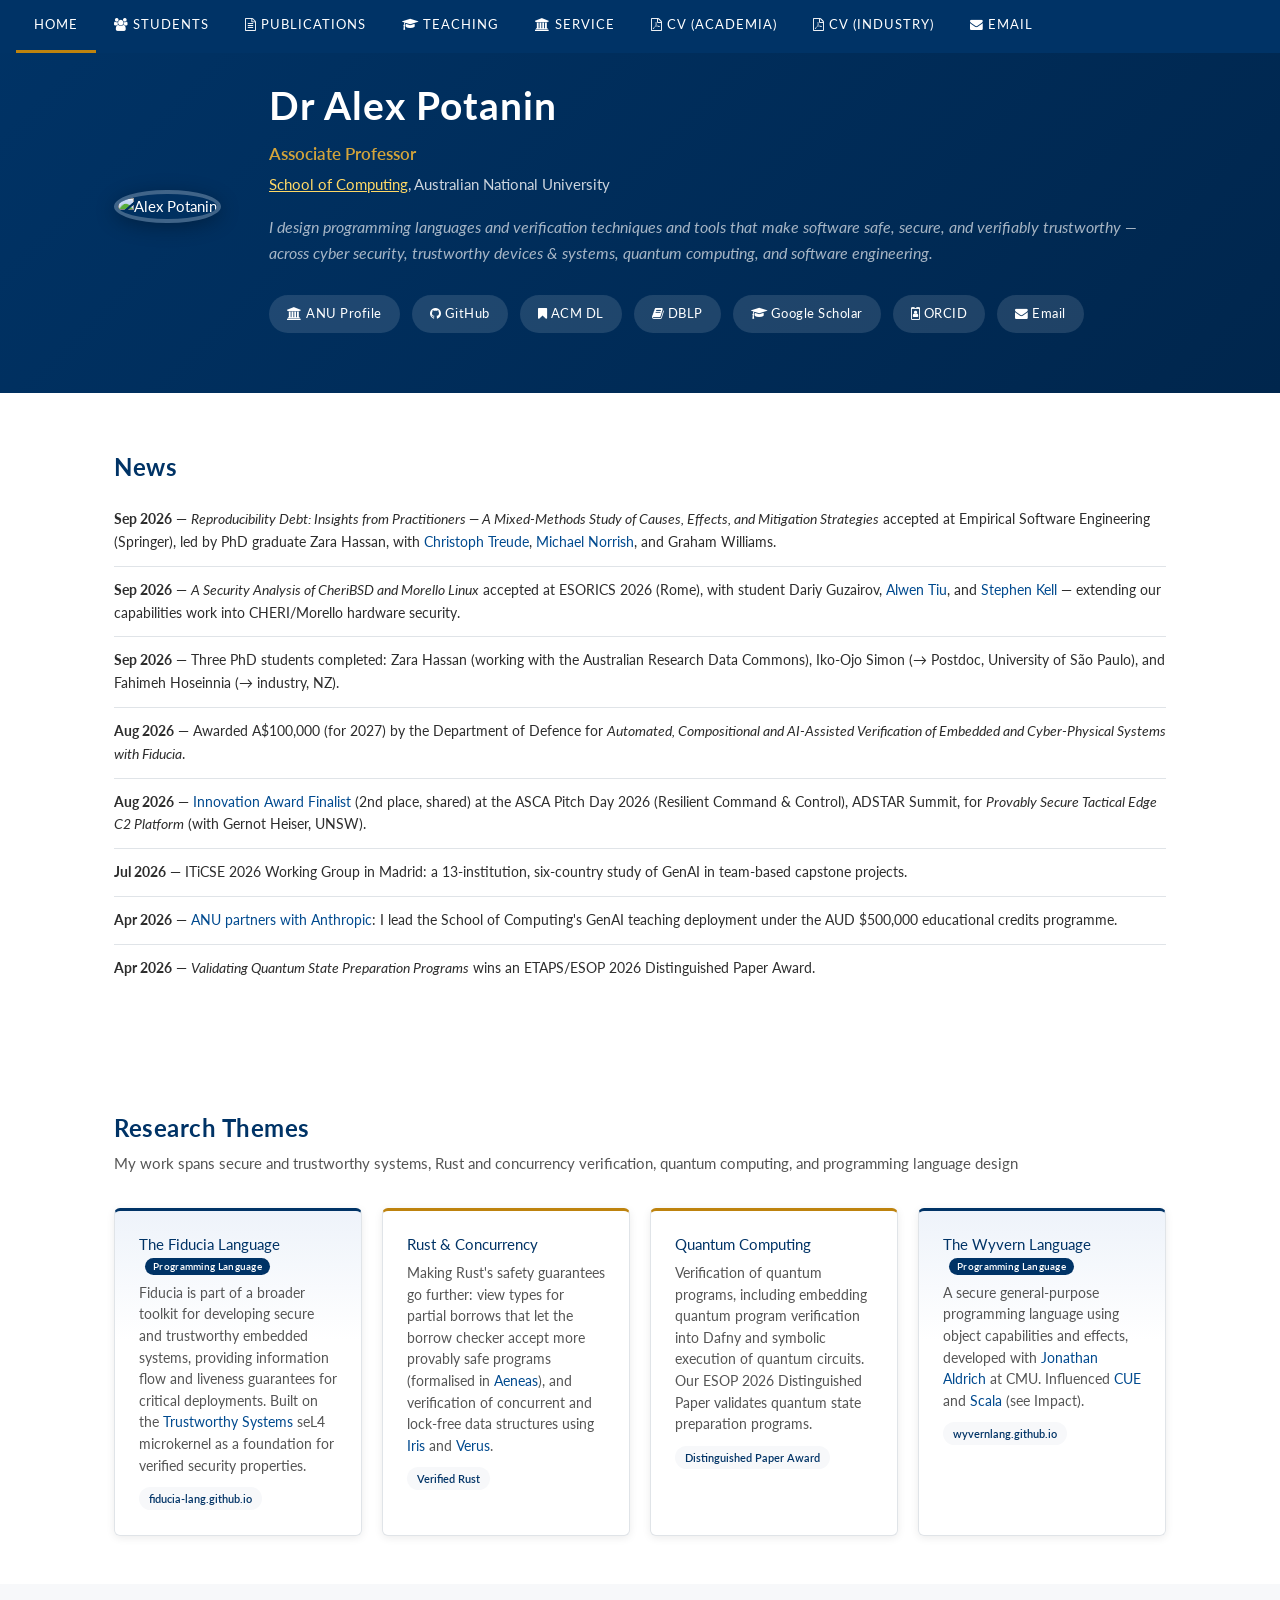
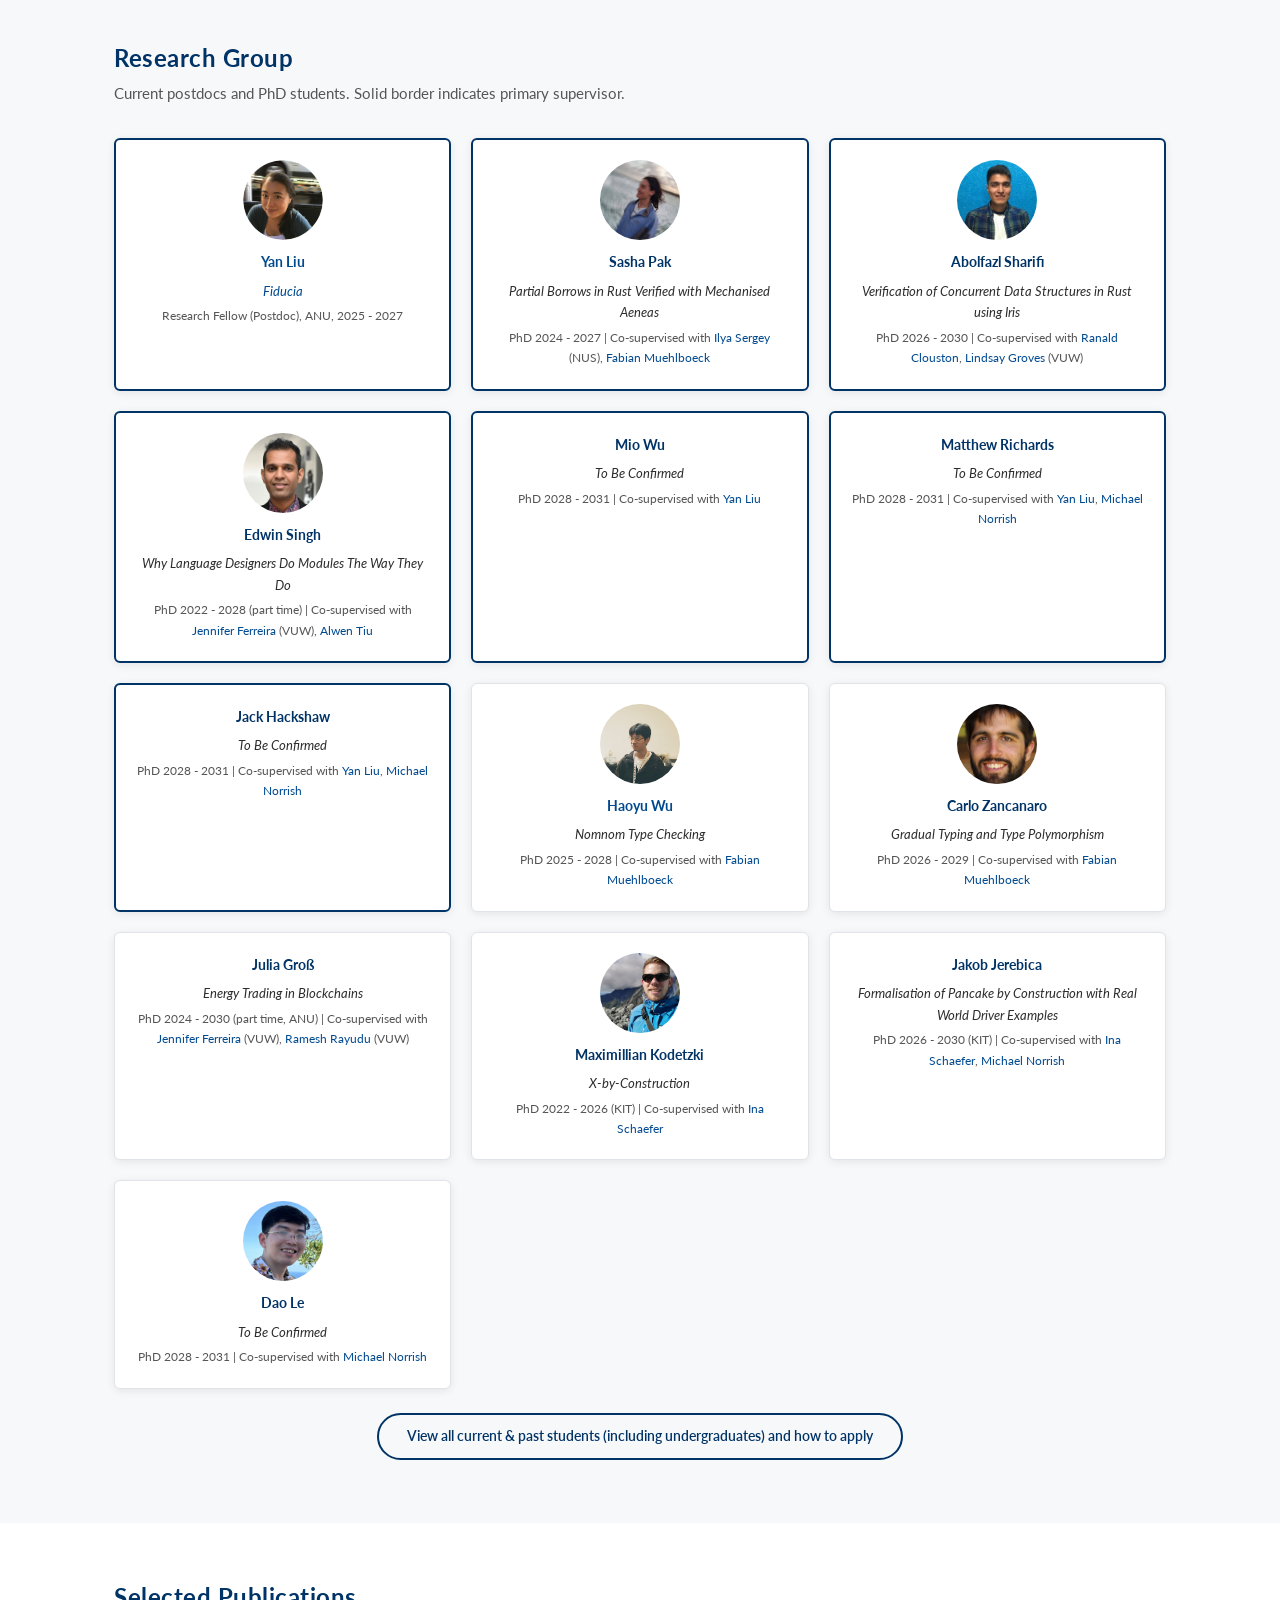
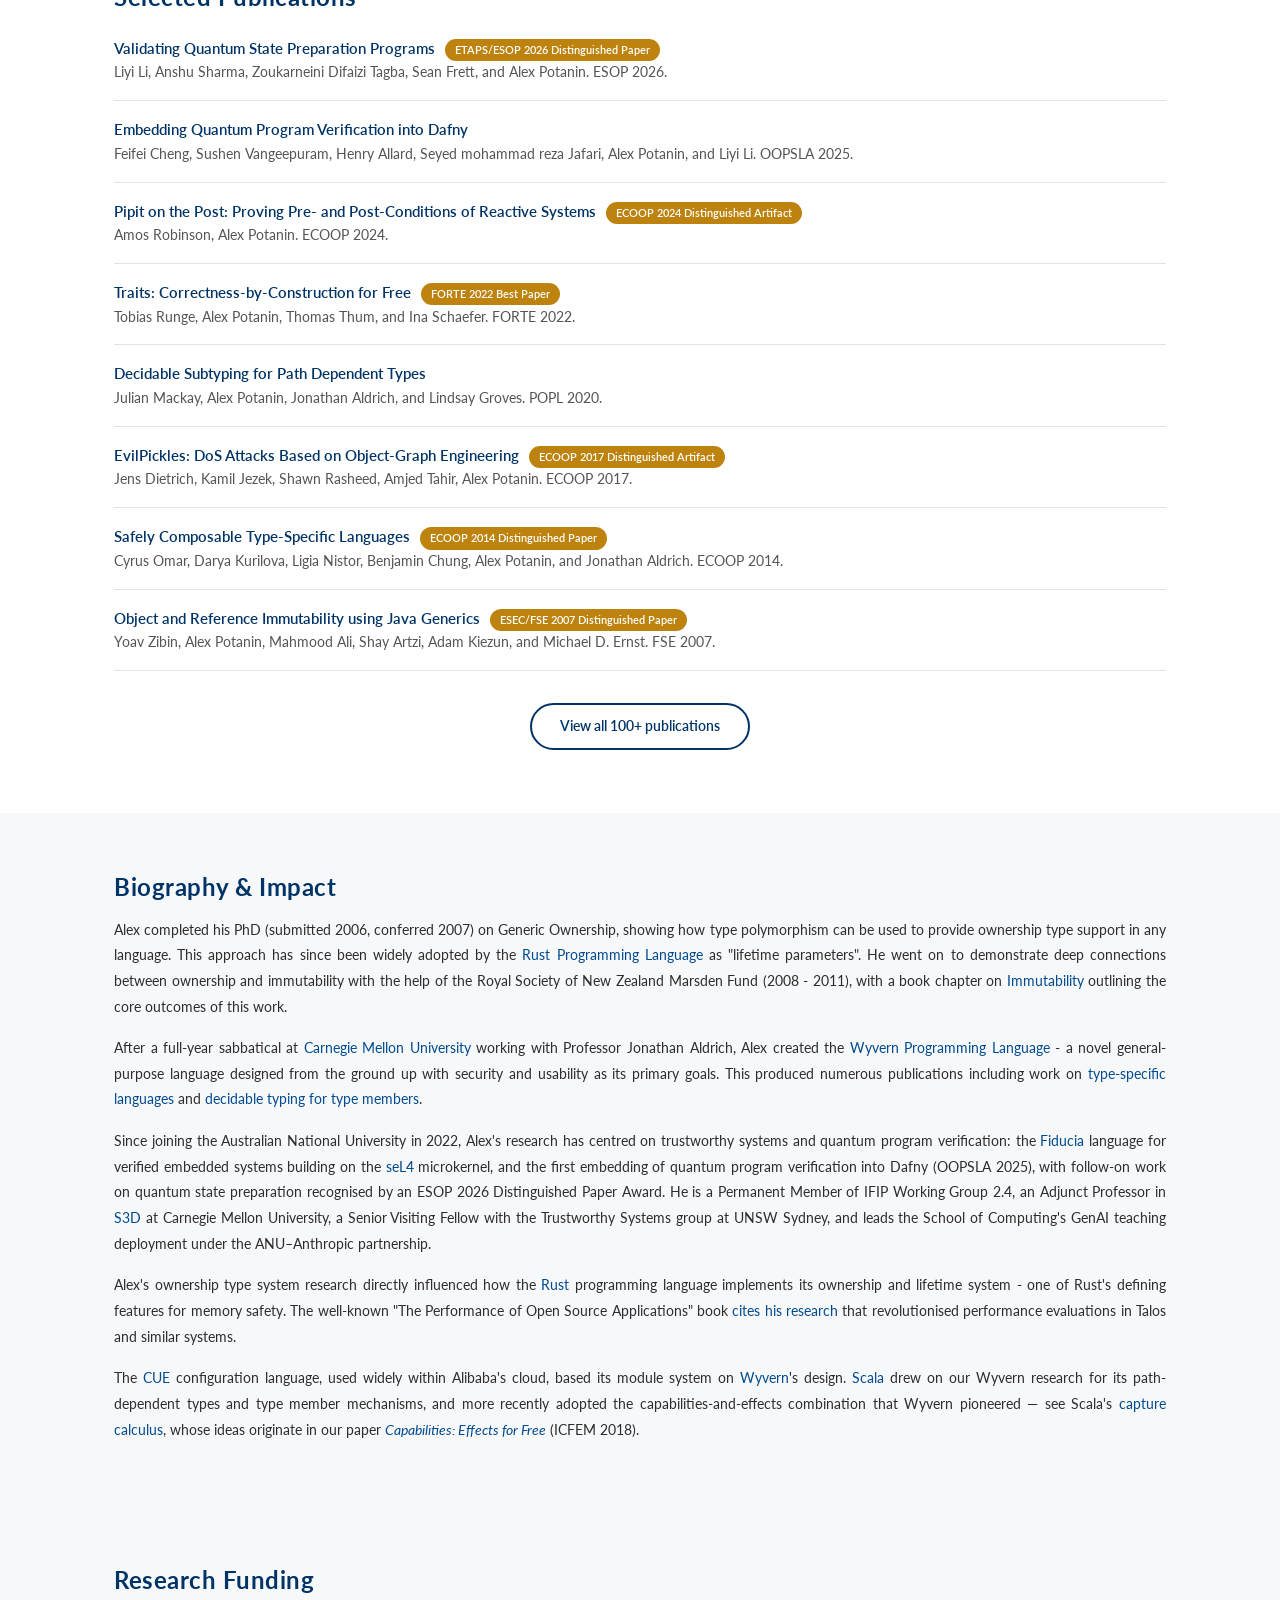
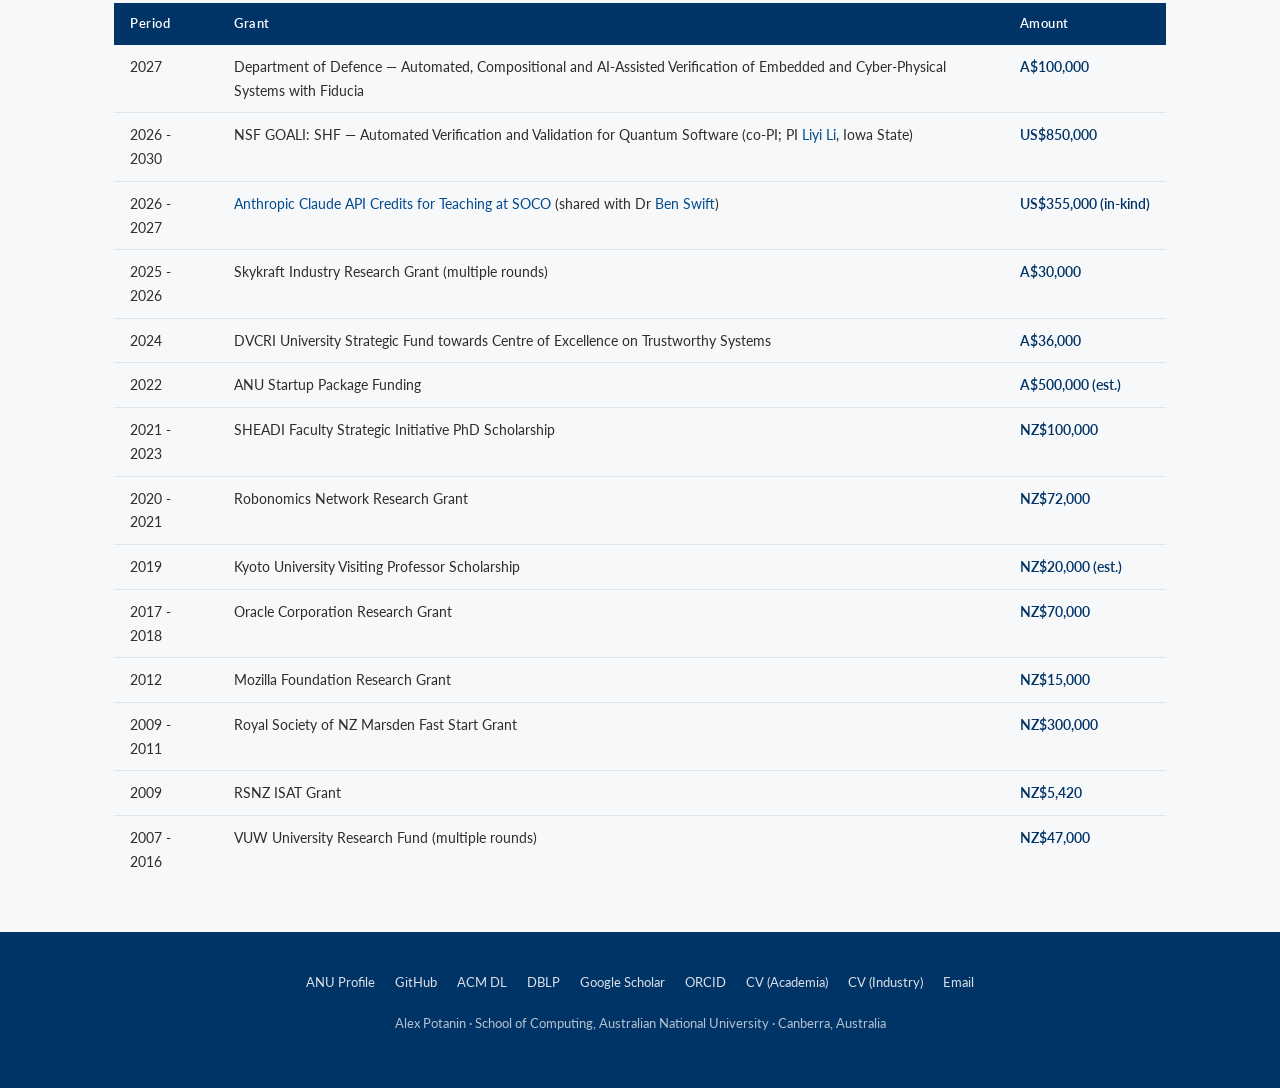
==== commit 442f33d8: "Publish two CVs: CV (Academia) and CV (Industry) Replace the single CV link in the top nav, mobile m" ====
--- a/index.html
+++ b/index.html
@@ -40,7 +40,8 @@
         <a href="./publications.html" class="w3-bar-item w3-button w3-hide-small"><i class="fa fa-file-text-o"></i> PUBLICATIONS</a>
         <a href="./teaching.html" class="w3-bar-item w3-button w3-hide-small"><i class="fa fa-graduation-cap"></i> TEACHING</a>
         <a href="./committees.html" class="w3-bar-item w3-button w3-hide-small"><i class="fa fa-institution"></i> SERVICE</a>
-        <a href="./files/CVAlexPotanin.pdf" class="w3-bar-item w3-button w3-hide-small"><i class="fa fa-file-pdf-o"></i> CV</a>
+        <a href="./files/CVAcademiaAlexPotanin.pdf" class="w3-bar-item w3-button w3-hide-small"><i class="fa fa-file-pdf-o"></i> CV (ACADEMIA)</a>
+        <a href="./files/CVIndustryAlexPotanin.pdf" class="w3-bar-item w3-button w3-hide-small"><i class="fa fa-file-pdf-o"></i> CV (INDUSTRY)</a>
         <a href="mailto:alex.potanin@anu.edu.au" class="w3-bar-item w3-button w3-hide-small"><i class="fa fa-envelope"></i> EMAIL</a>
       </div>
       <div id="navDemo" class="w3-bar-block w3-hide w3-hide-large w3-hide-medium">
@@ -48,7 +49,8 @@
         <a href="./publications.html" class="w3-bar-item w3-button" onclick="toggleFunction()">PUBLICATIONS</a>
         <a href="./teaching.html" class="w3-bar-item w3-button" onclick="toggleFunction()">TEACHING</a>
         <a href="./committees.html" class="w3-bar-item w3-button" onclick="toggleFunction()">SERVICE</a>
-        <a href="./files/CVAlexPotanin.pdf" class="w3-bar-item w3-button" onclick="toggleFunction()">CV</a>
+        <a href="./files/CVAcademiaAlexPotanin.pdf" class="w3-bar-item w3-button" onclick="toggleFunction()">CV (ACADEMIA)</a>
+        <a href="./files/CVIndustryAlexPotanin.pdf" class="w3-bar-item w3-button" onclick="toggleFunction()">CV (INDUSTRY)</a>
         <a href="mailto:alex.potanin@anu.edu.au" class="w3-bar-item w3-button" onclick="toggleFunction()">EMAIL</a>
       </div>
     </div>
@@ -397,7 +399,8 @@
           <a href="https://dblp.org/pid/88/4178.html">DBLP</a>
           <a href="https://scholar.google.com/citations?user=NUl2HRkAAAAJ">Google Scholar</a>
           <a href="https://orcid.org/0000-0002-4242-2725">ORCID</a>
-          <a href="./files/CVAlexPotanin.pdf">CV</a>
+          <a href="./files/CVAcademiaAlexPotanin.pdf">CV (Academia)</a>
+          <a href="./files/CVIndustryAlexPotanin.pdf">CV (Industry)</a>
           <a href="mailto:alex.potanin@anu.edu.au">Email</a>
         </div>
         <p>Alex Potanin &middot; School of Computing, Australian National University &middot; Canberra, Australia</p>
--- a/style.css
+++ b/style.css
@@ -99,6 +99,14 @@
   border-bottom: 3px solid var(--accent);
 }
 
+/* Two CV links make the bar wider: tighten items on narrower desktops */
+@media (max-width: 1100px) {
+  #myNavbar .w3-bar-item {
+    padding: 14px 12px;
+    letter-spacing: 0.5px;
+  }
+}
+
 #myNavbar.scrolled {
   background: var(--primary) !important;
   box-shadow: 0 2px 12px rgba(0,0,0,0.15);
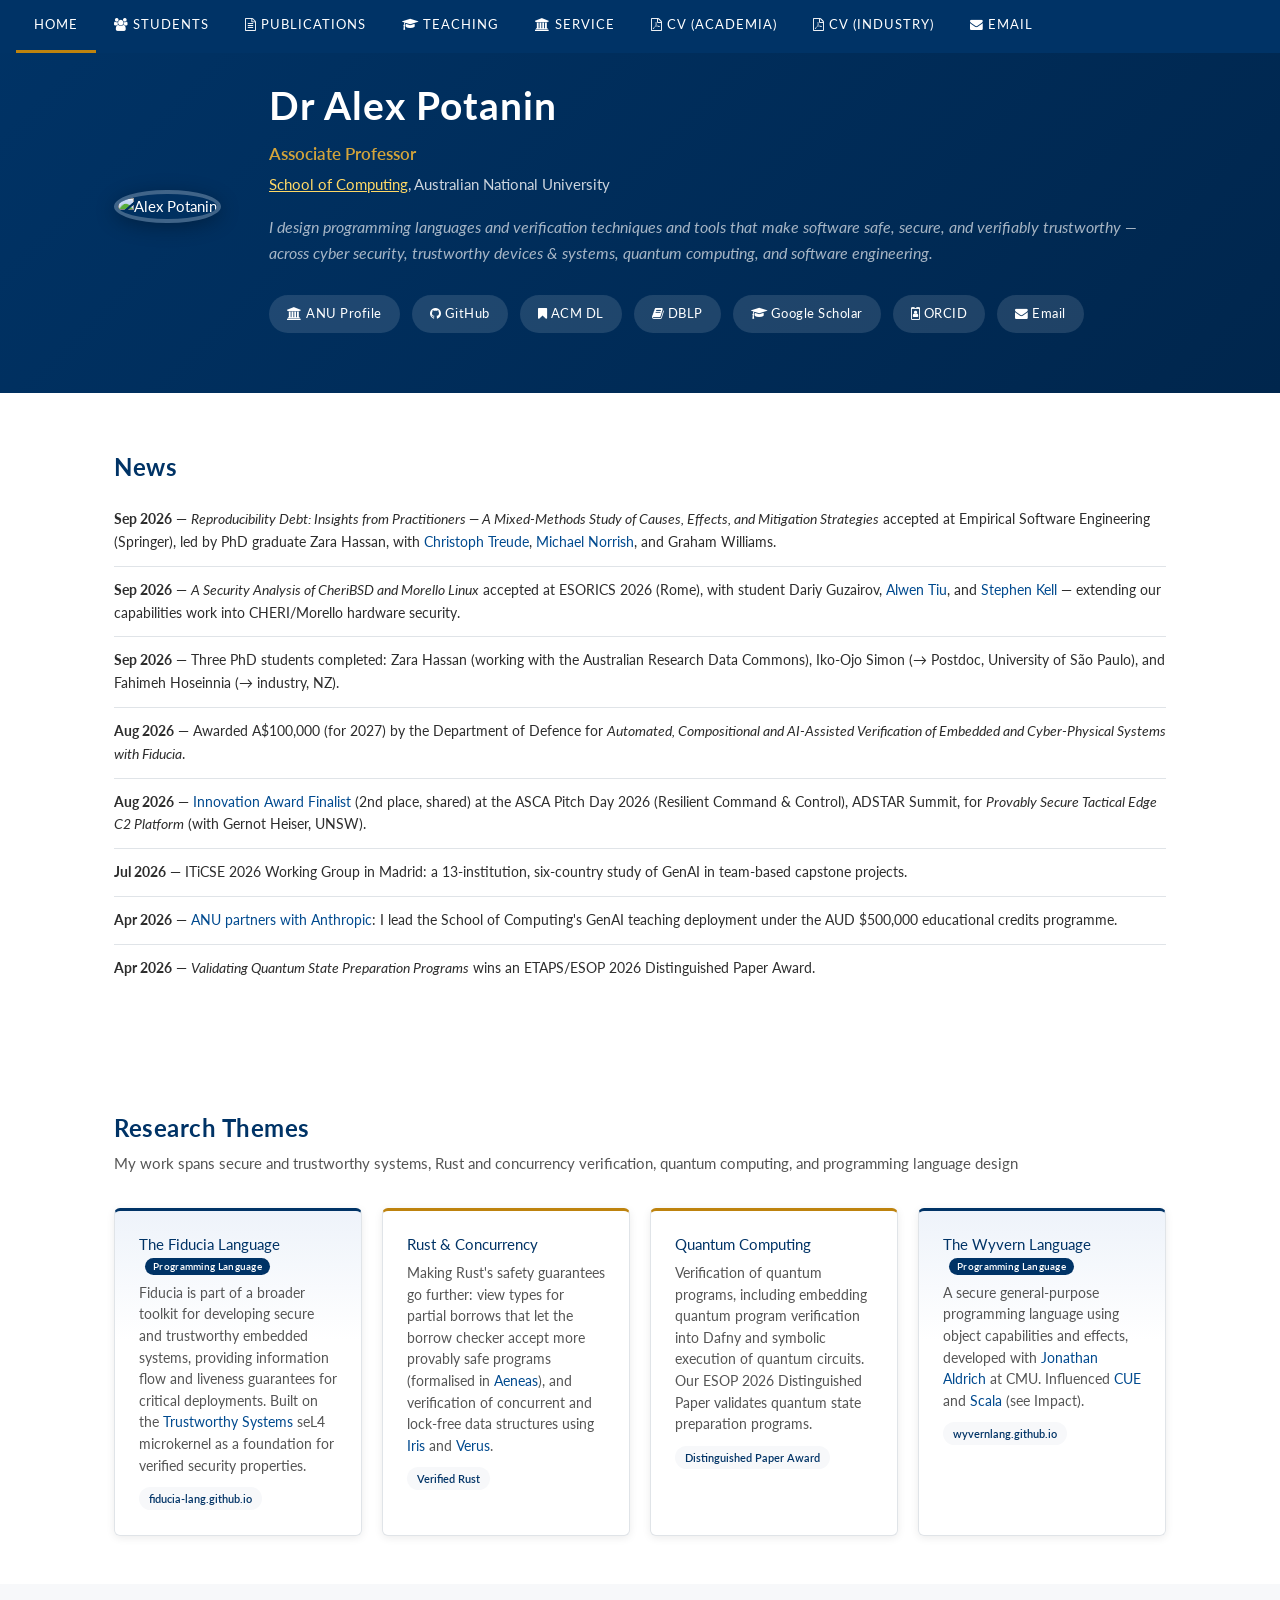
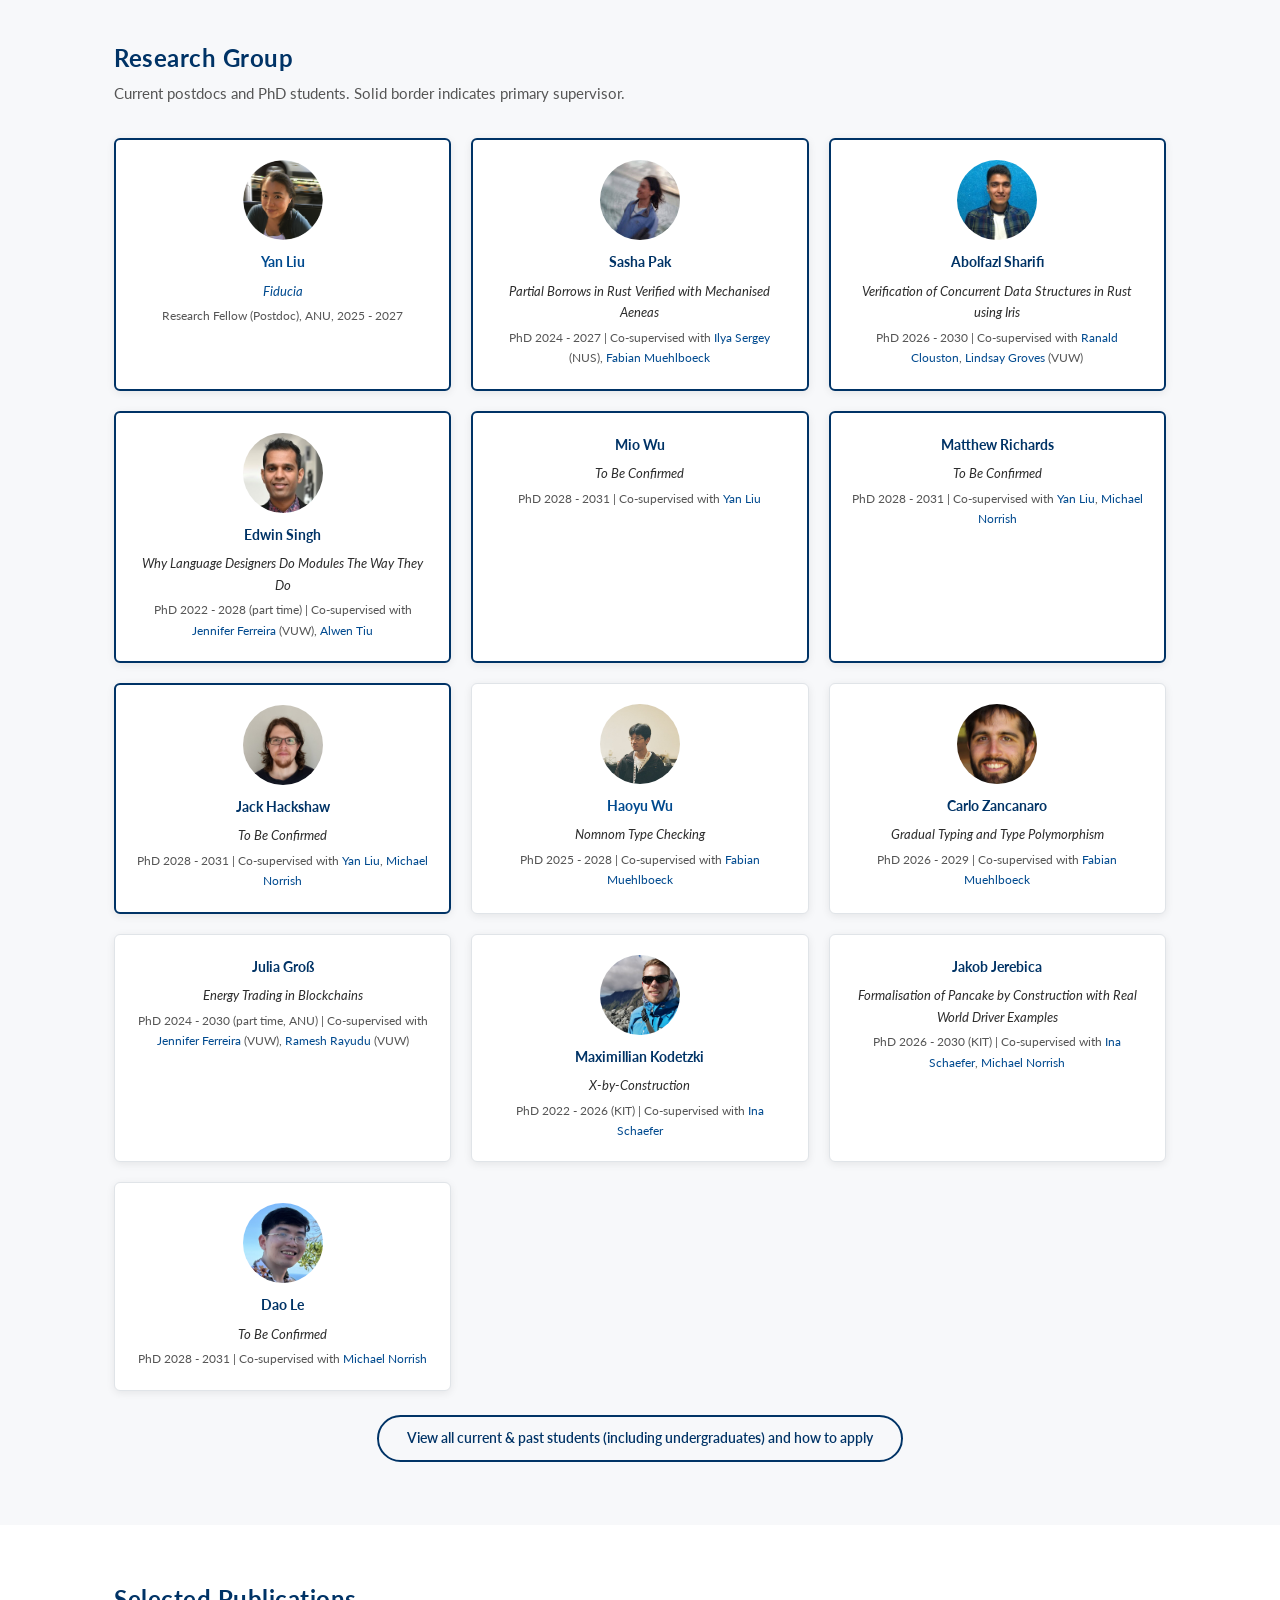
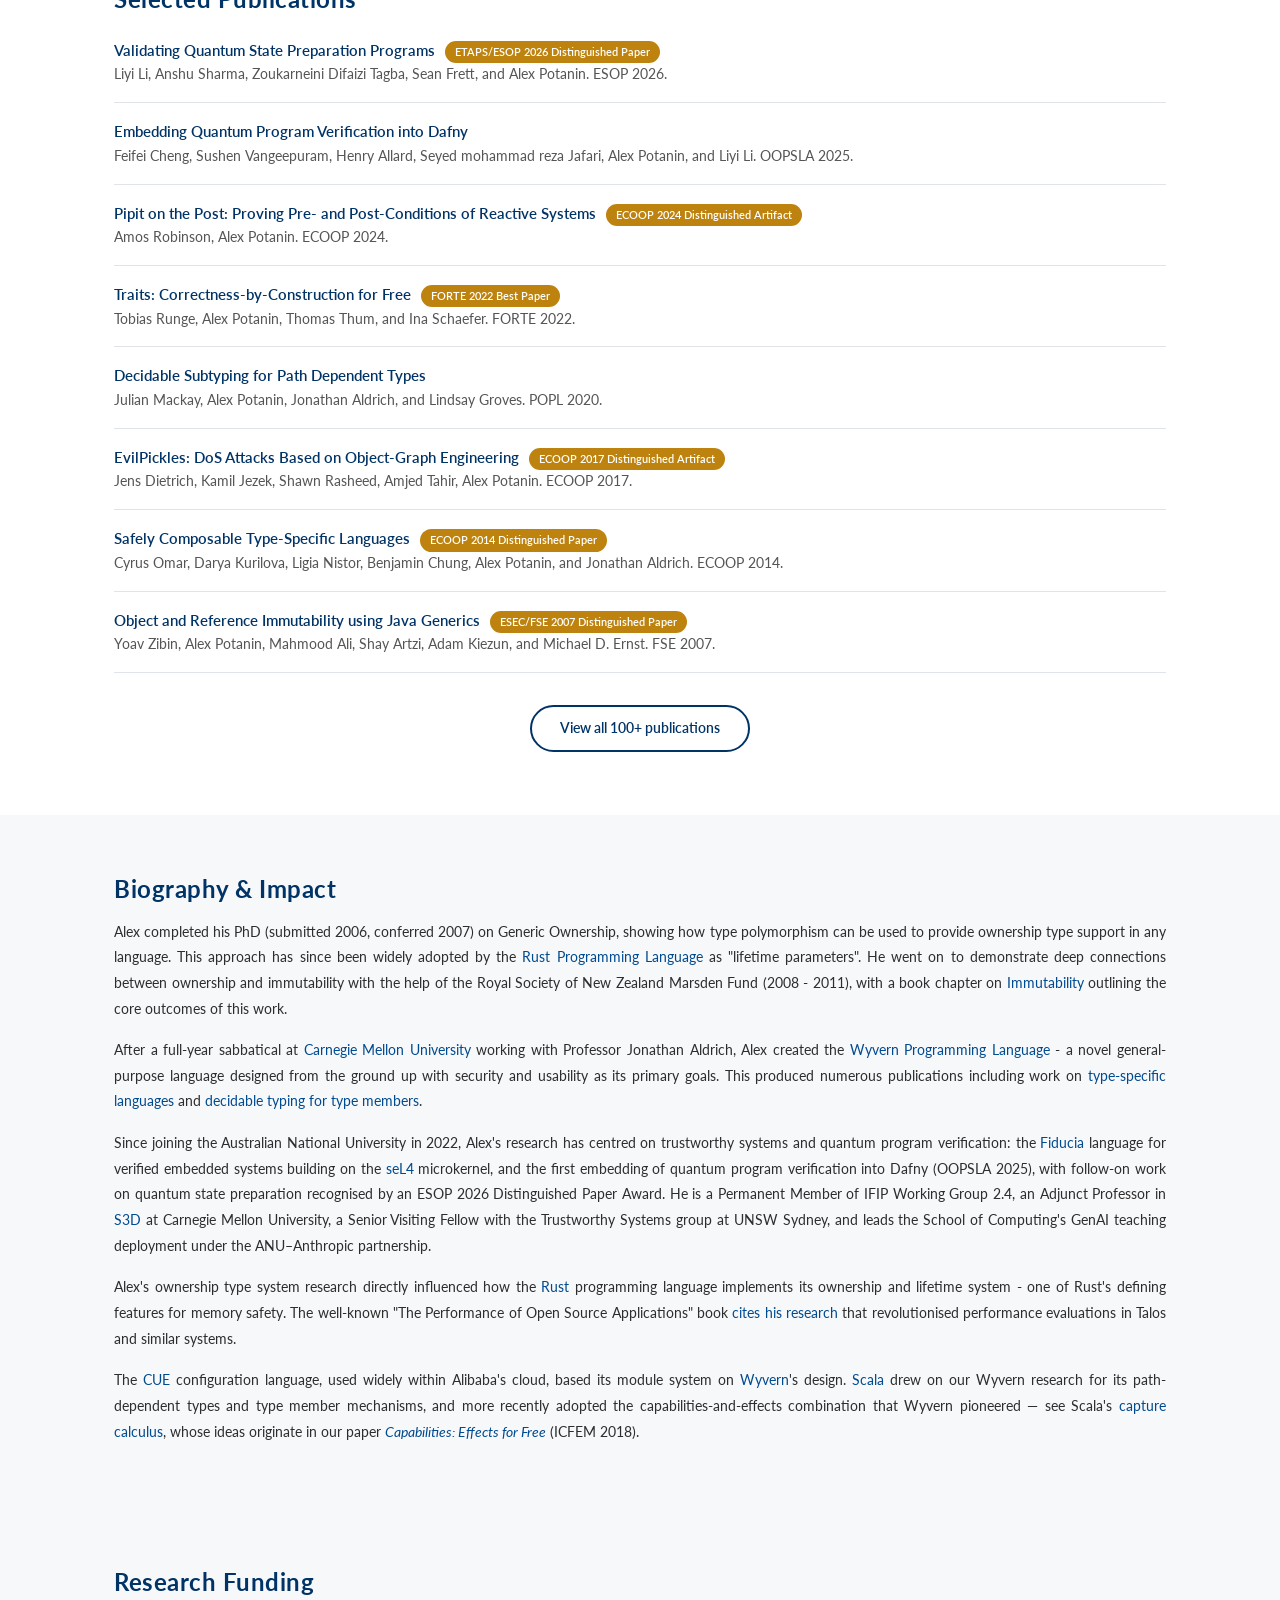
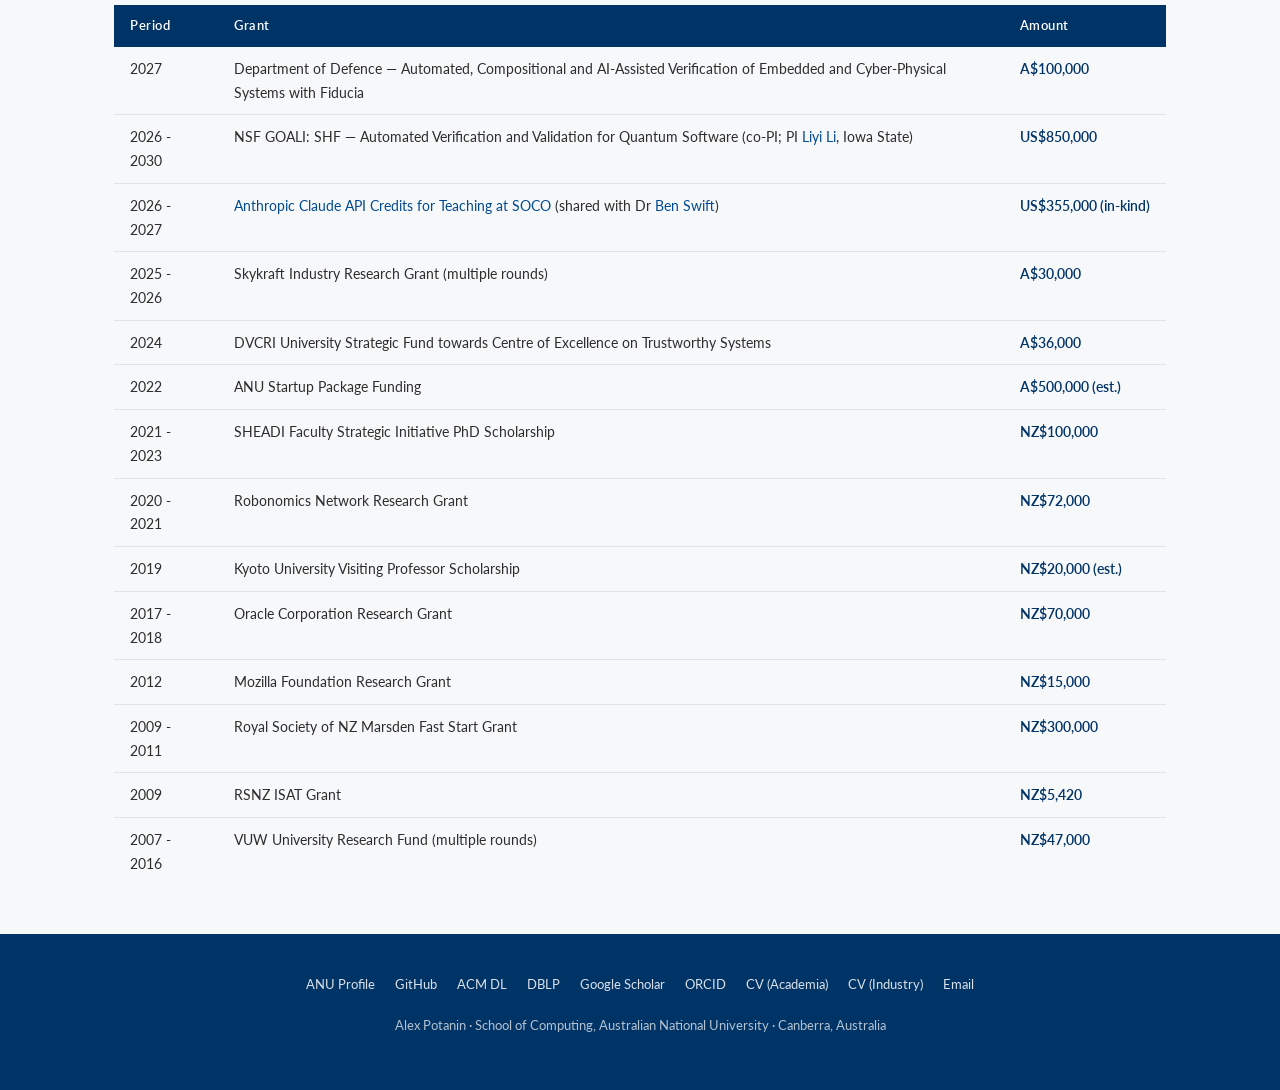
==== commit 024cd9b9: "Add photo for Jack Hackshaw on front page and students page Co-Authored-By: Claude Fable 5.1 <norepl" ====
--- a/index.html
+++ b/index.html
@@ -178,6 +178,7 @@
           </div>
 
           <div class="card student-card primary-supervisor">
+            <img src="./images/jack-hackshaw.jpg" alt="Jack Hackshaw" class="student-photo">
             <div class="student-name">Jack Hackshaw</div>
             <div class="student-topic">To Be Confirmed</div>
             <div class="student-meta">PhD 2028 - 2031 | Co-supervised with <a href="https://emmayanliu.bitbucket.io/">Yan Liu</a>, <a href="https://comp.anu.edu.au/people/michael-norrish/">Michael Norrish</a></div>
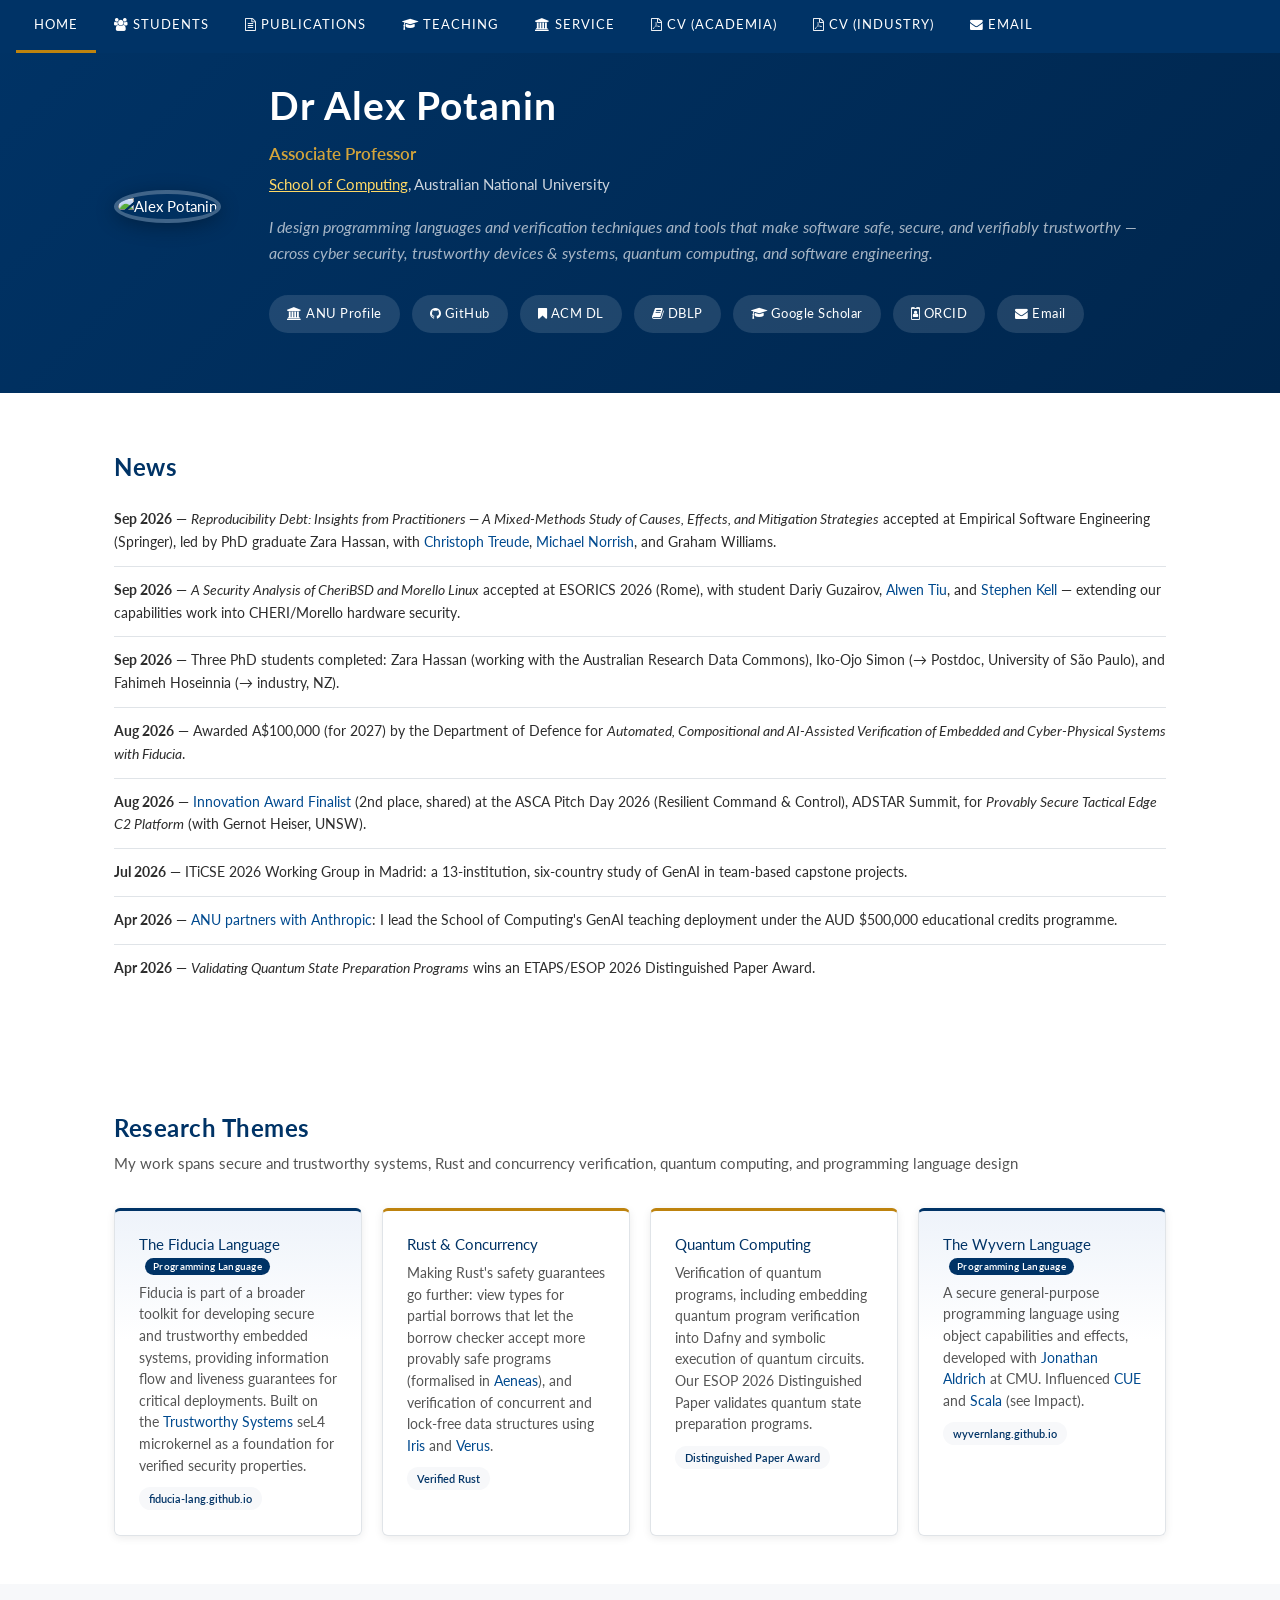
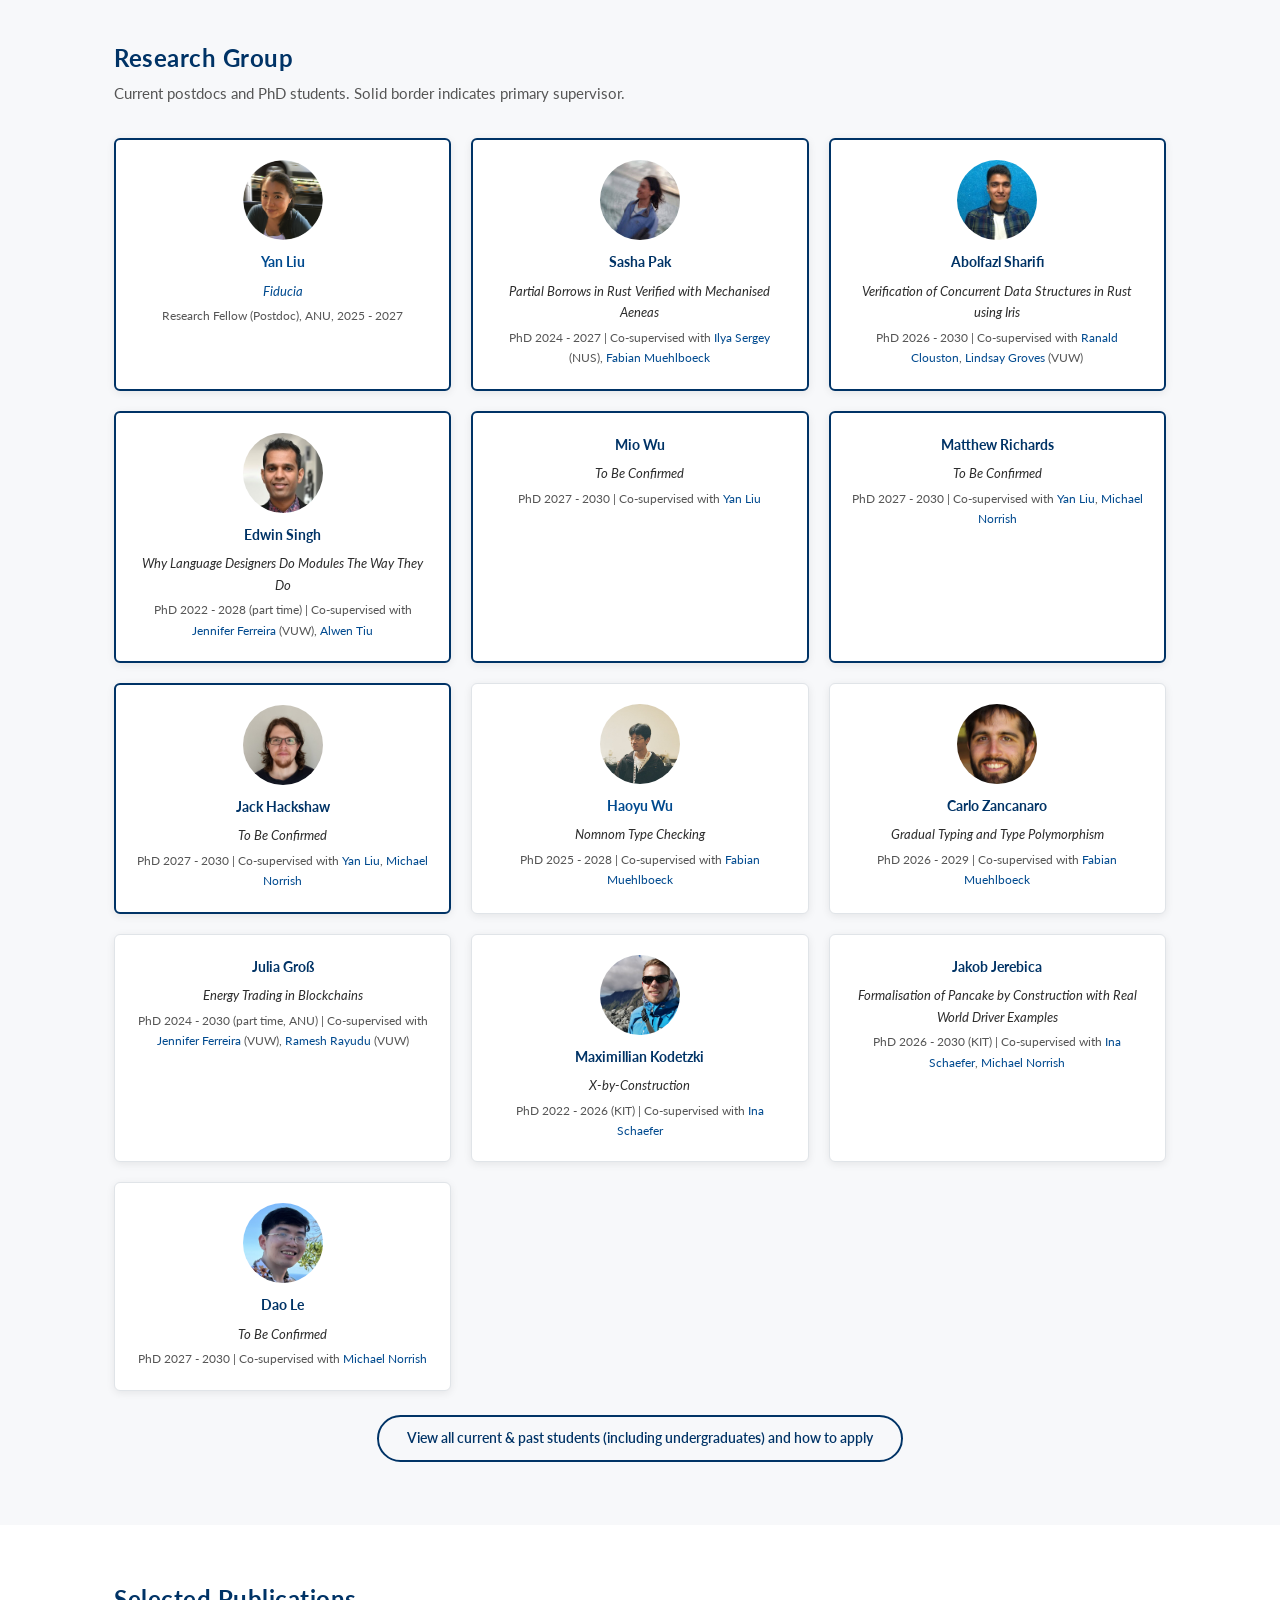
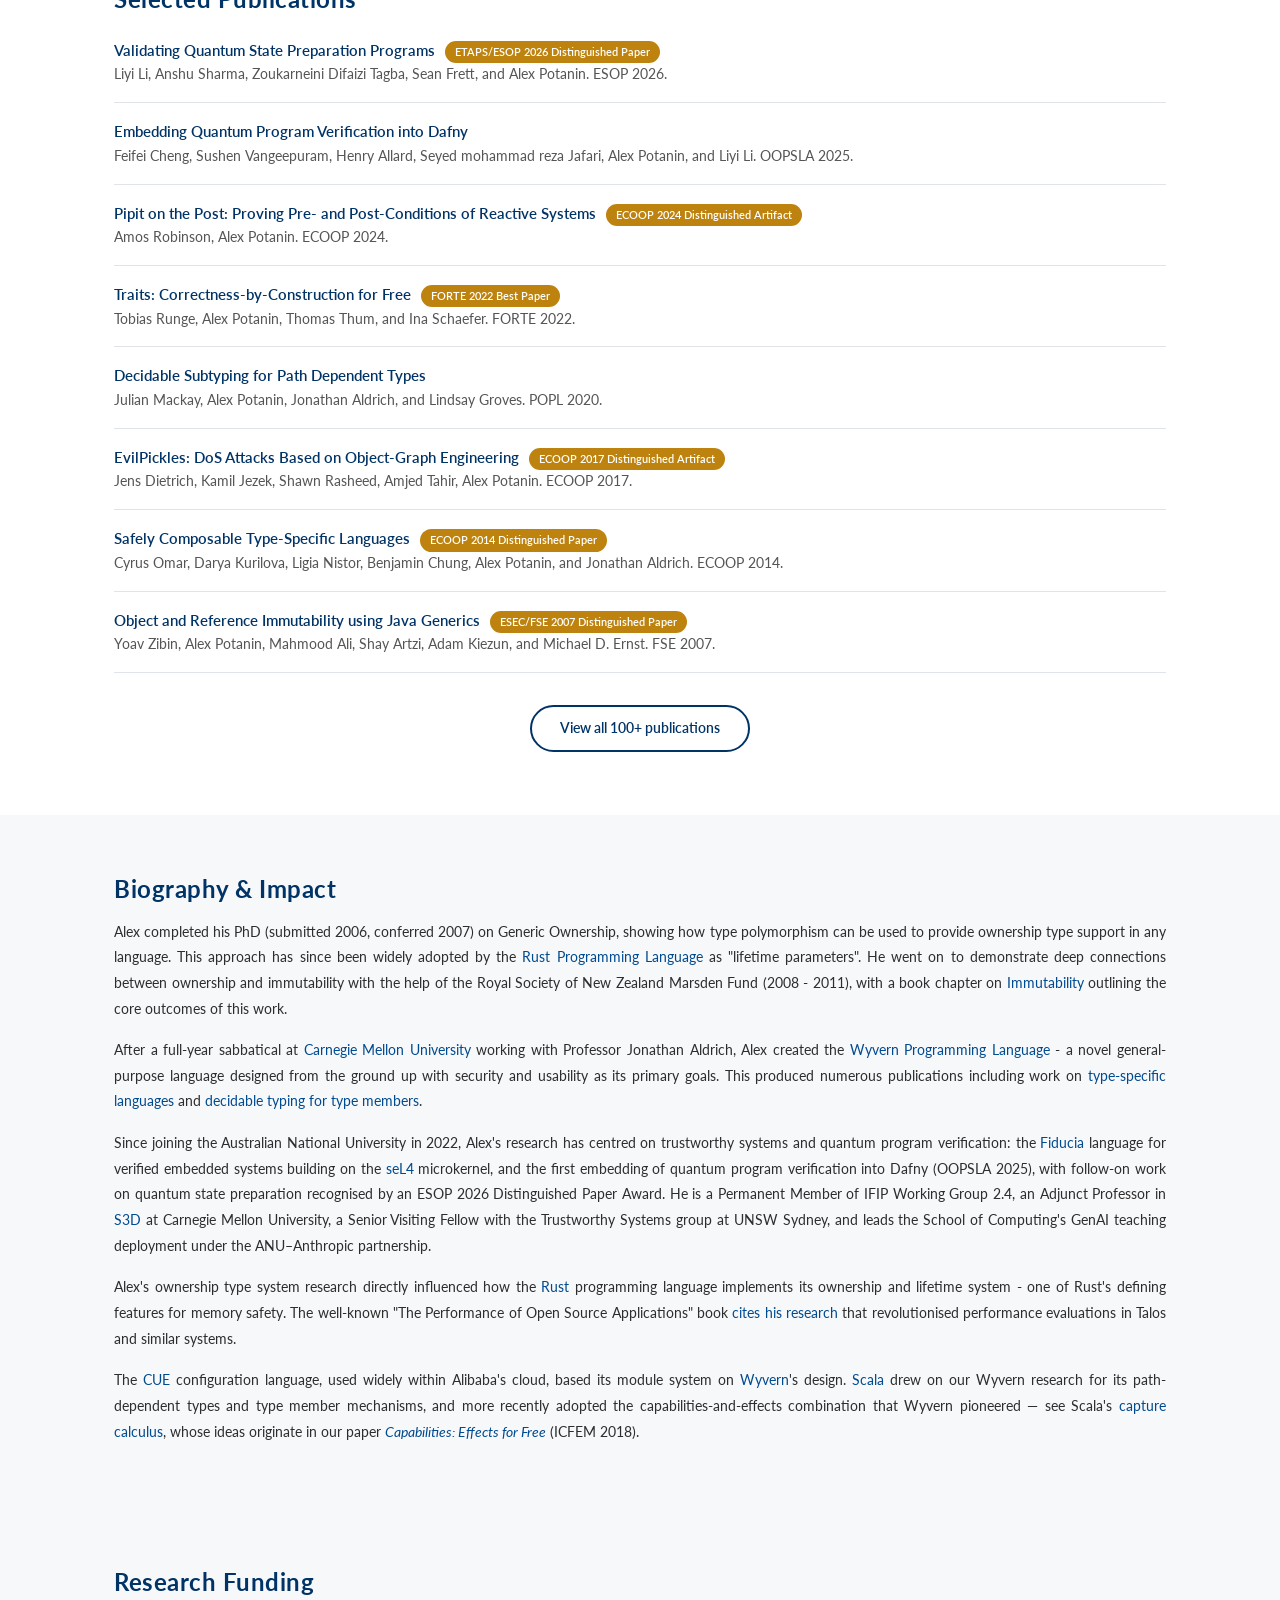
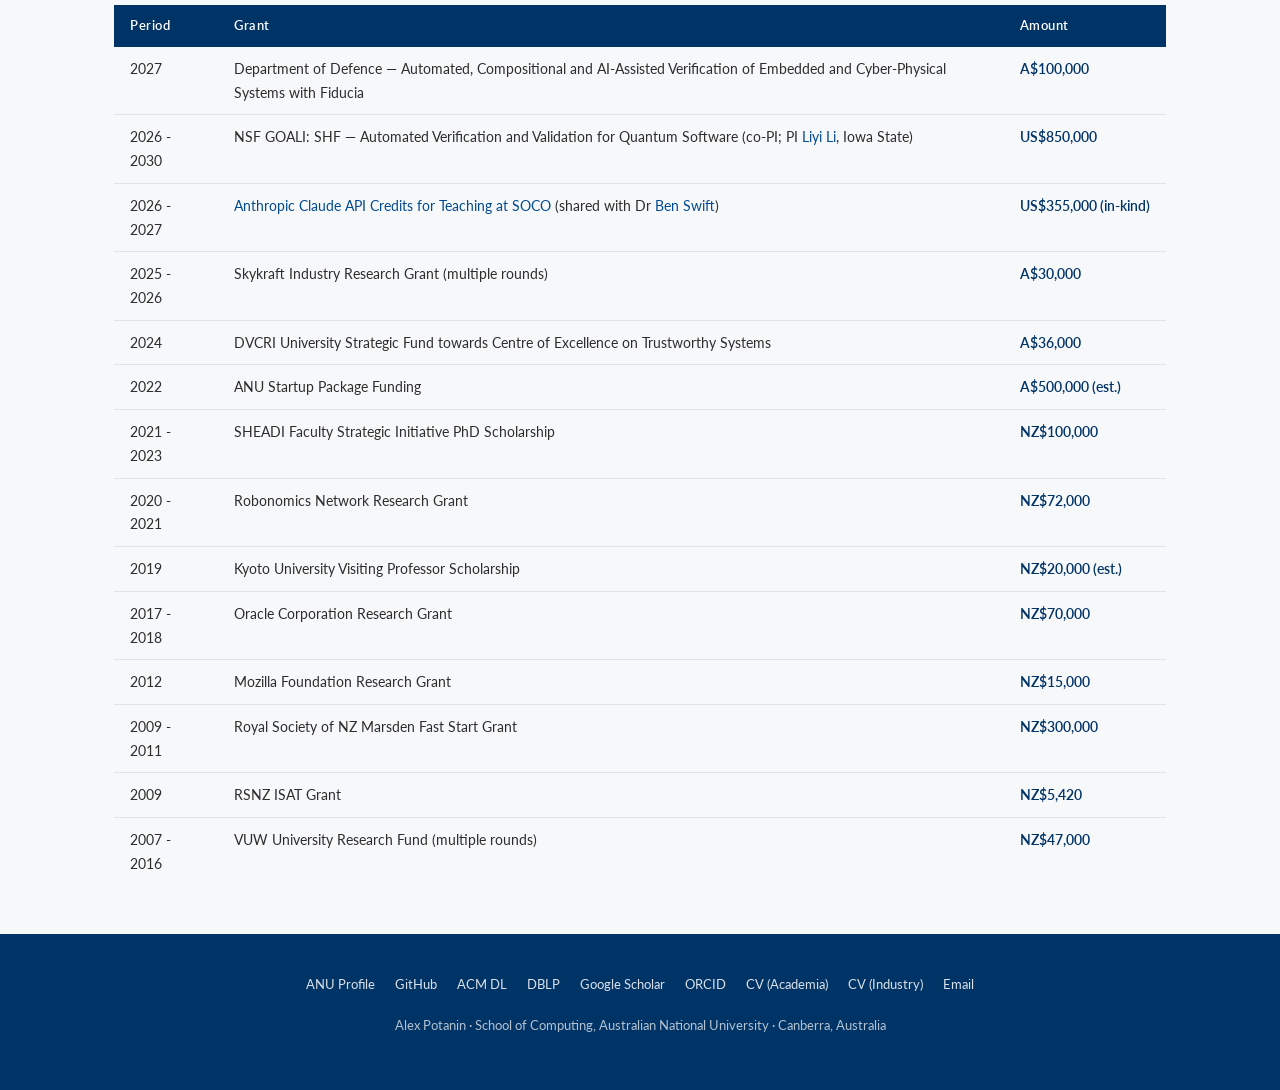
==== commit af14c2c6: "Fix PhD dates for Mio Wu, Matthew Richards, Jack Hackshaw, Dao Le: 2027 - 2030 Co-Authored-By: Claud" ====
--- a/index.html
+++ b/index.html
@@ -168,20 +168,20 @@
           <div class="card student-card primary-supervisor">
             <div class="student-name">Mio Wu</div>
             <div class="student-topic">To Be Confirmed</div>
-            <div class="student-meta">PhD 2028 - 2031 | Co-supervised with <a href="https://emmayanliu.bitbucket.io/">Yan Liu</a></div>
+            <div class="student-meta">PhD 2027 - 2030 | Co-supervised with <a href="https://emmayanliu.bitbucket.io/">Yan Liu</a></div>
           </div>
 
           <div class="card student-card primary-supervisor">
             <div class="student-name">Matthew Richards</div>
             <div class="student-topic">To Be Confirmed</div>
-            <div class="student-meta">PhD 2028 - 2031 | Co-supervised with <a href="https://emmayanliu.bitbucket.io/">Yan Liu</a>, <a href="https://comp.anu.edu.au/people/michael-norrish/">Michael Norrish</a></div>
+            <div class="student-meta">PhD 2027 - 2030 | Co-supervised with <a href="https://emmayanliu.bitbucket.io/">Yan Liu</a>, <a href="https://comp.anu.edu.au/people/michael-norrish/">Michael Norrish</a></div>
           </div>
 
           <div class="card student-card primary-supervisor">
             <img src="./images/jack-hackshaw.jpg" alt="Jack Hackshaw" class="student-photo">
             <div class="student-name">Jack Hackshaw</div>
             <div class="student-topic">To Be Confirmed</div>
-            <div class="student-meta">PhD 2028 - 2031 | Co-supervised with <a href="https://emmayanliu.bitbucket.io/">Yan Liu</a>, <a href="https://comp.anu.edu.au/people/michael-norrish/">Michael Norrish</a></div>
+            <div class="student-meta">PhD 2027 - 2030 | Co-supervised with <a href="https://emmayanliu.bitbucket.io/">Yan Liu</a>, <a href="https://comp.anu.edu.au/people/michael-norrish/">Michael Norrish</a></div>
           </div>
 
           <div class="card student-card">
@@ -221,7 +221,7 @@
             <img src="./images/dao-le.jpg" alt="Dao Le" class="student-photo">
             <div class="student-name">Dao Le</div>
             <div class="student-topic">To Be Confirmed</div>
-            <div class="student-meta">PhD 2028 - 2031 | Co-supervised with <a href="https://comp.anu.edu.au/people/michael-norrish/">Michael Norrish</a></div>
+            <div class="student-meta">PhD 2027 - 2030 | Co-supervised with <a href="https://comp.anu.edu.au/people/michael-norrish/">Michael Norrish</a></div>
           </div>
 
         </div>
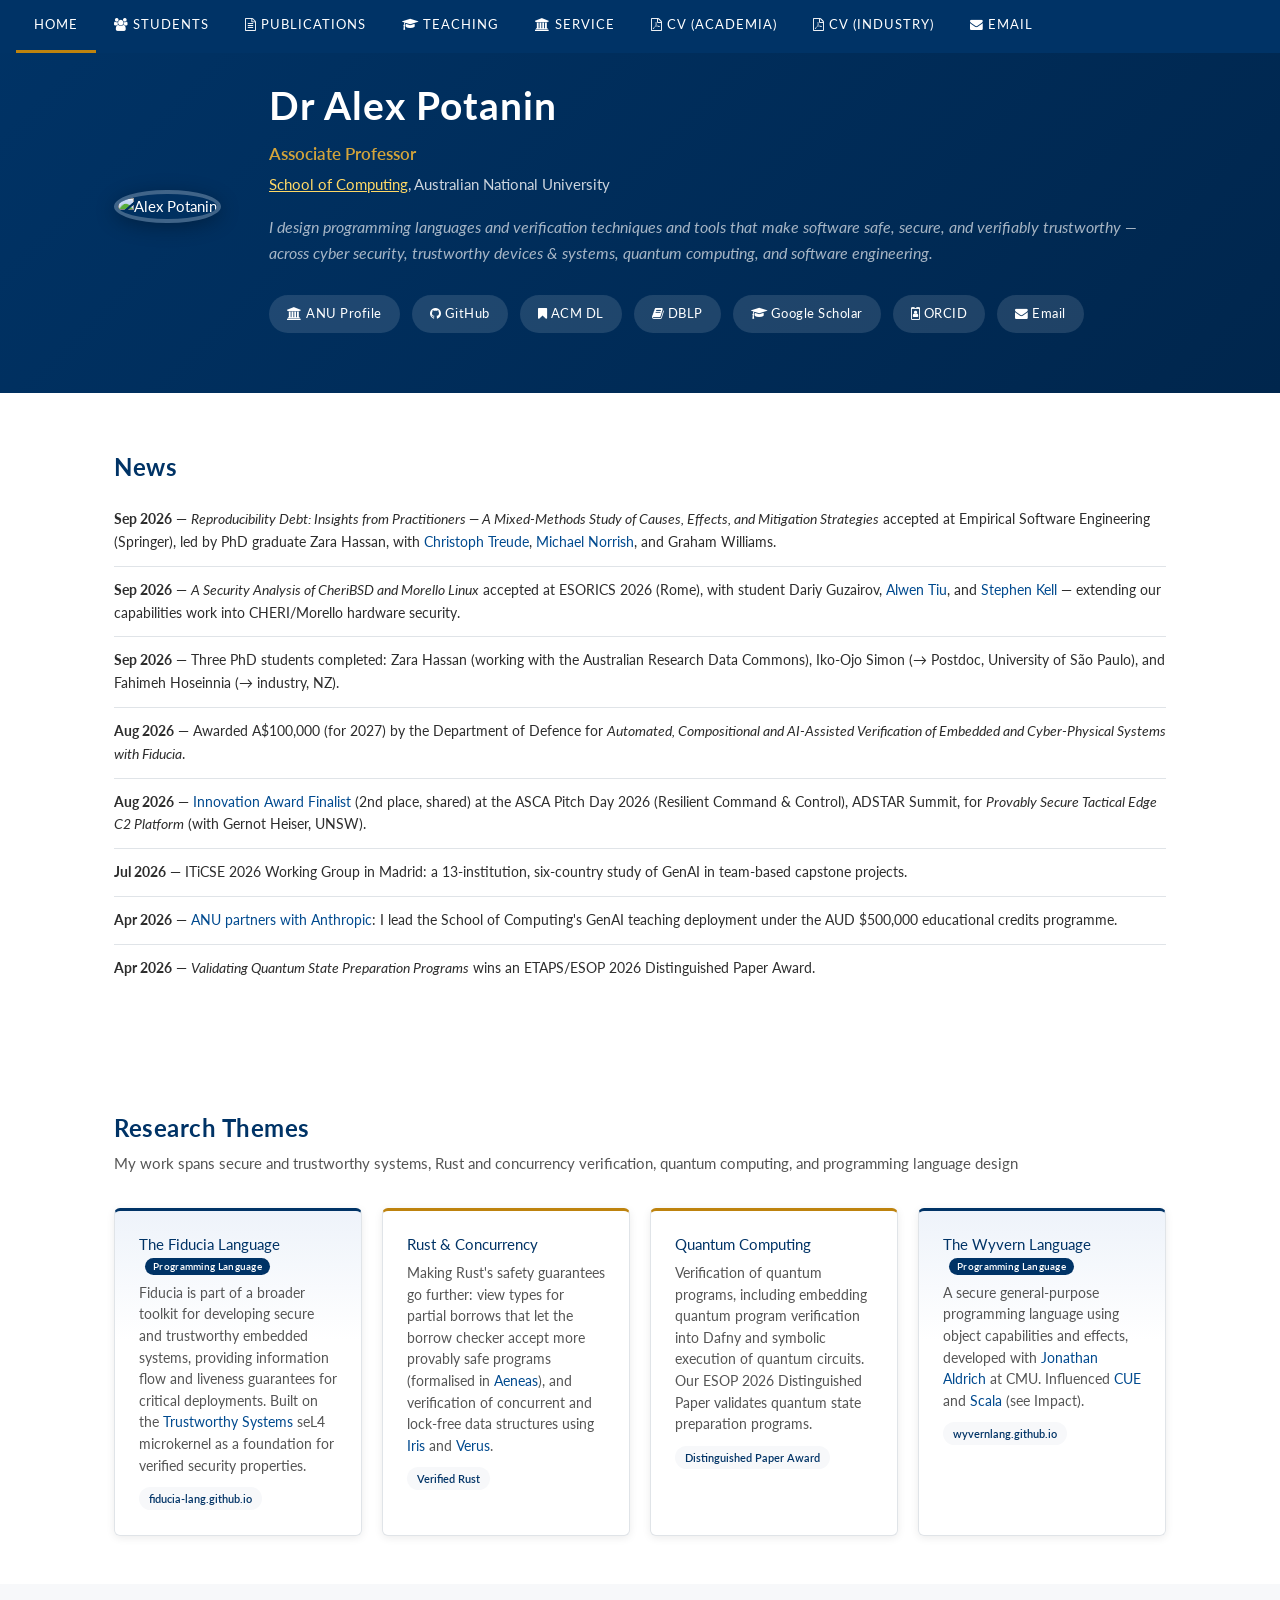
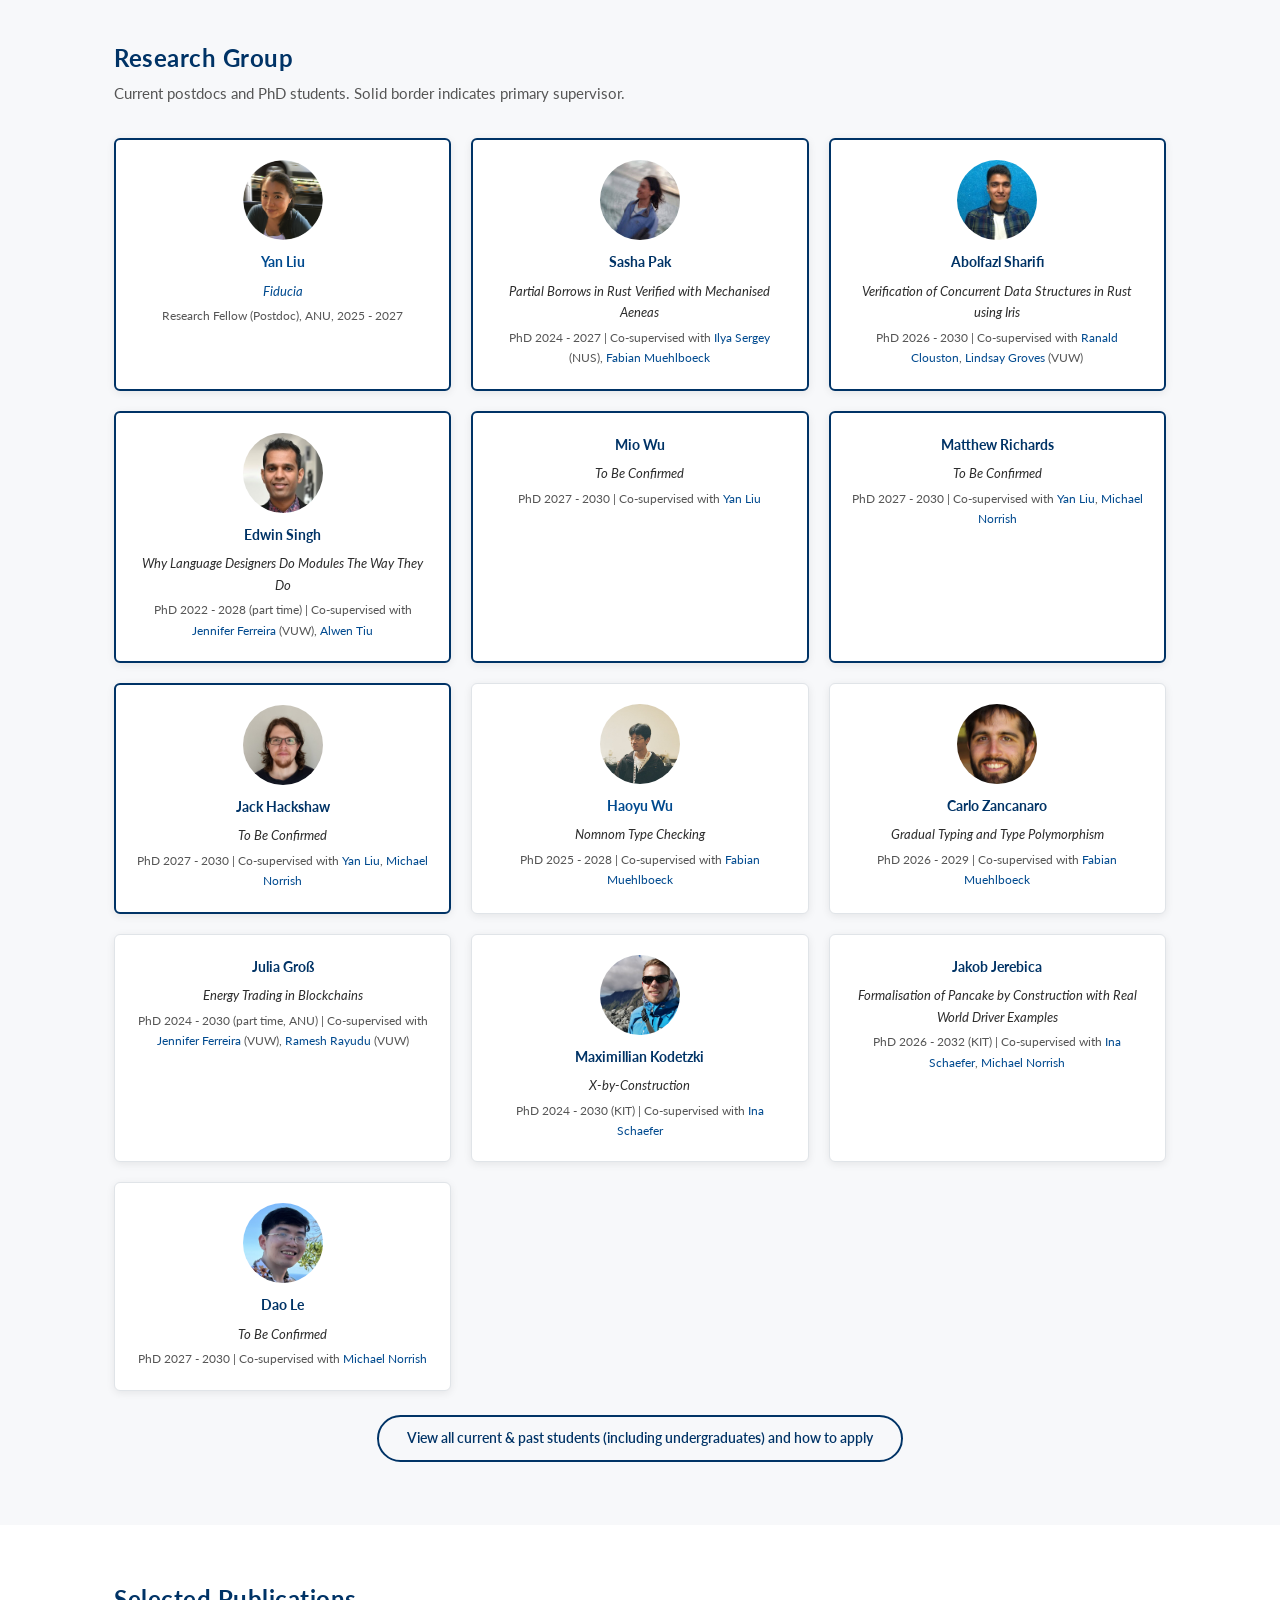
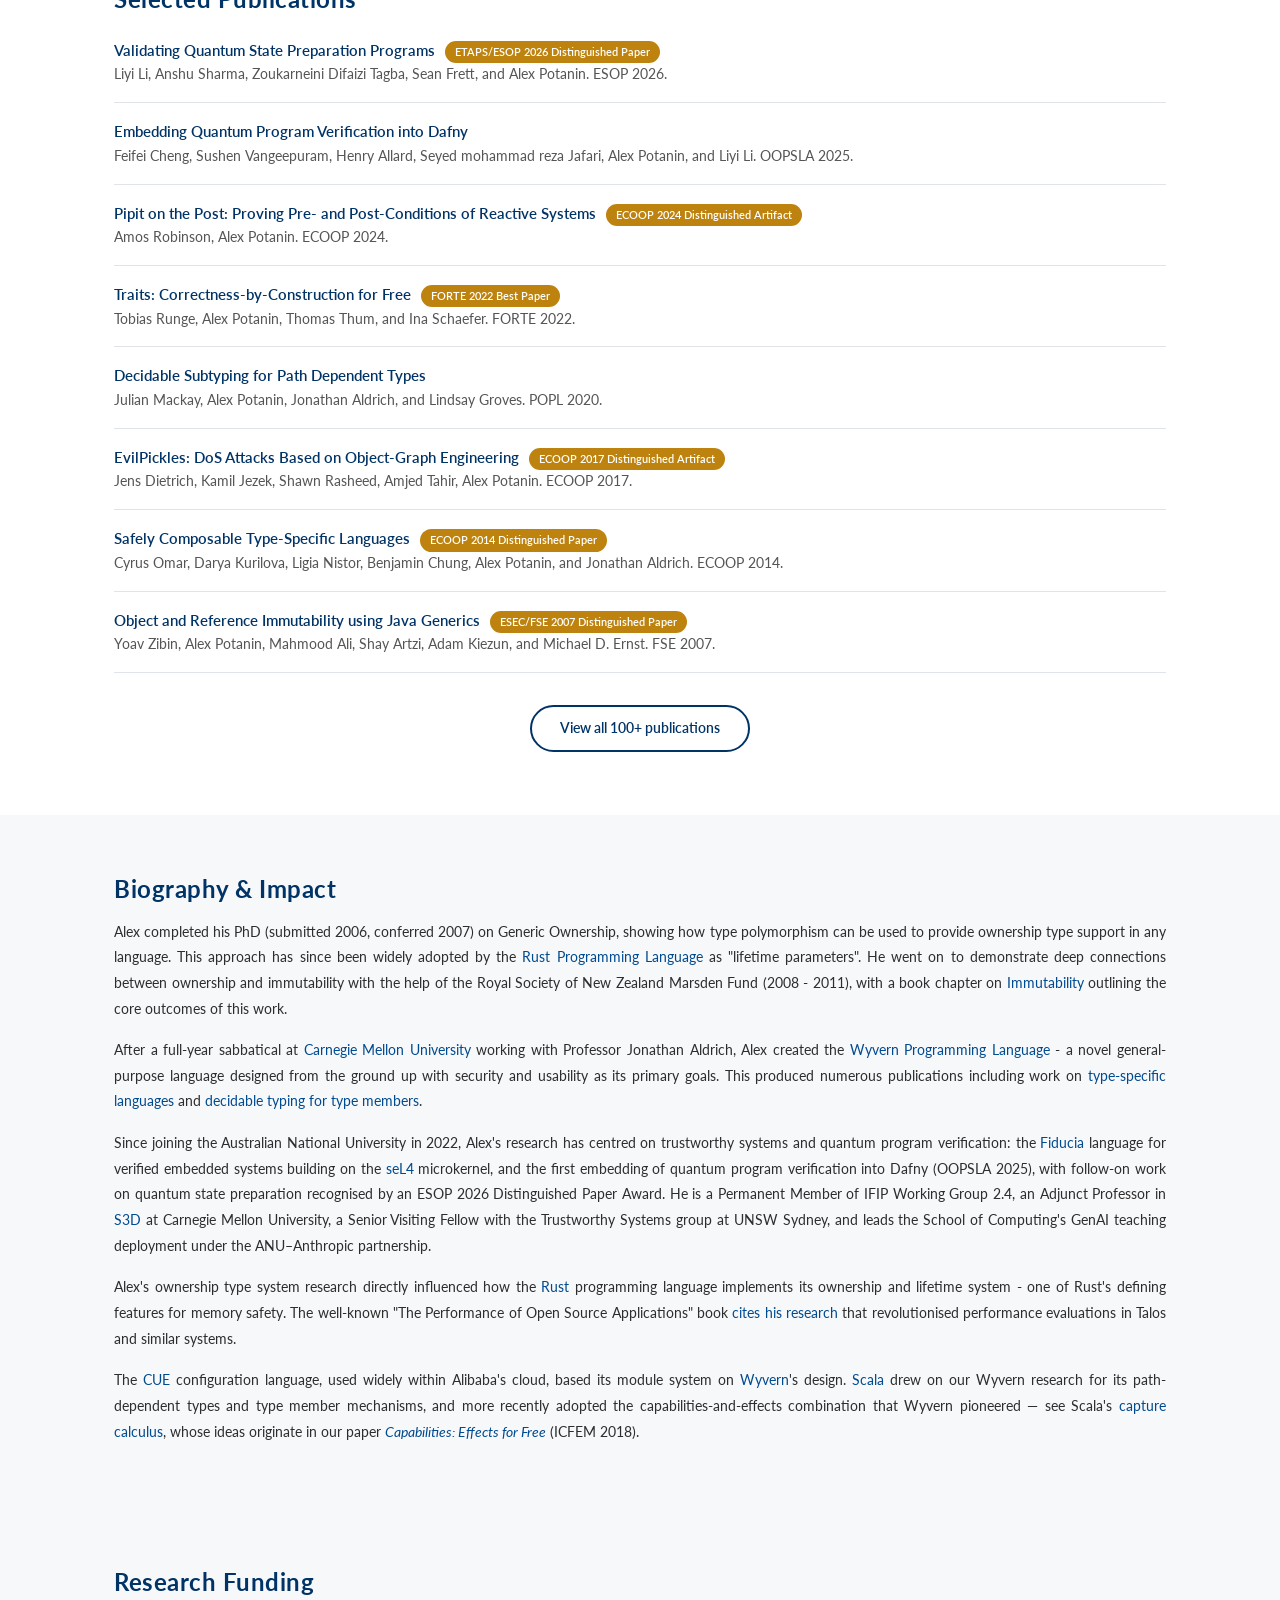
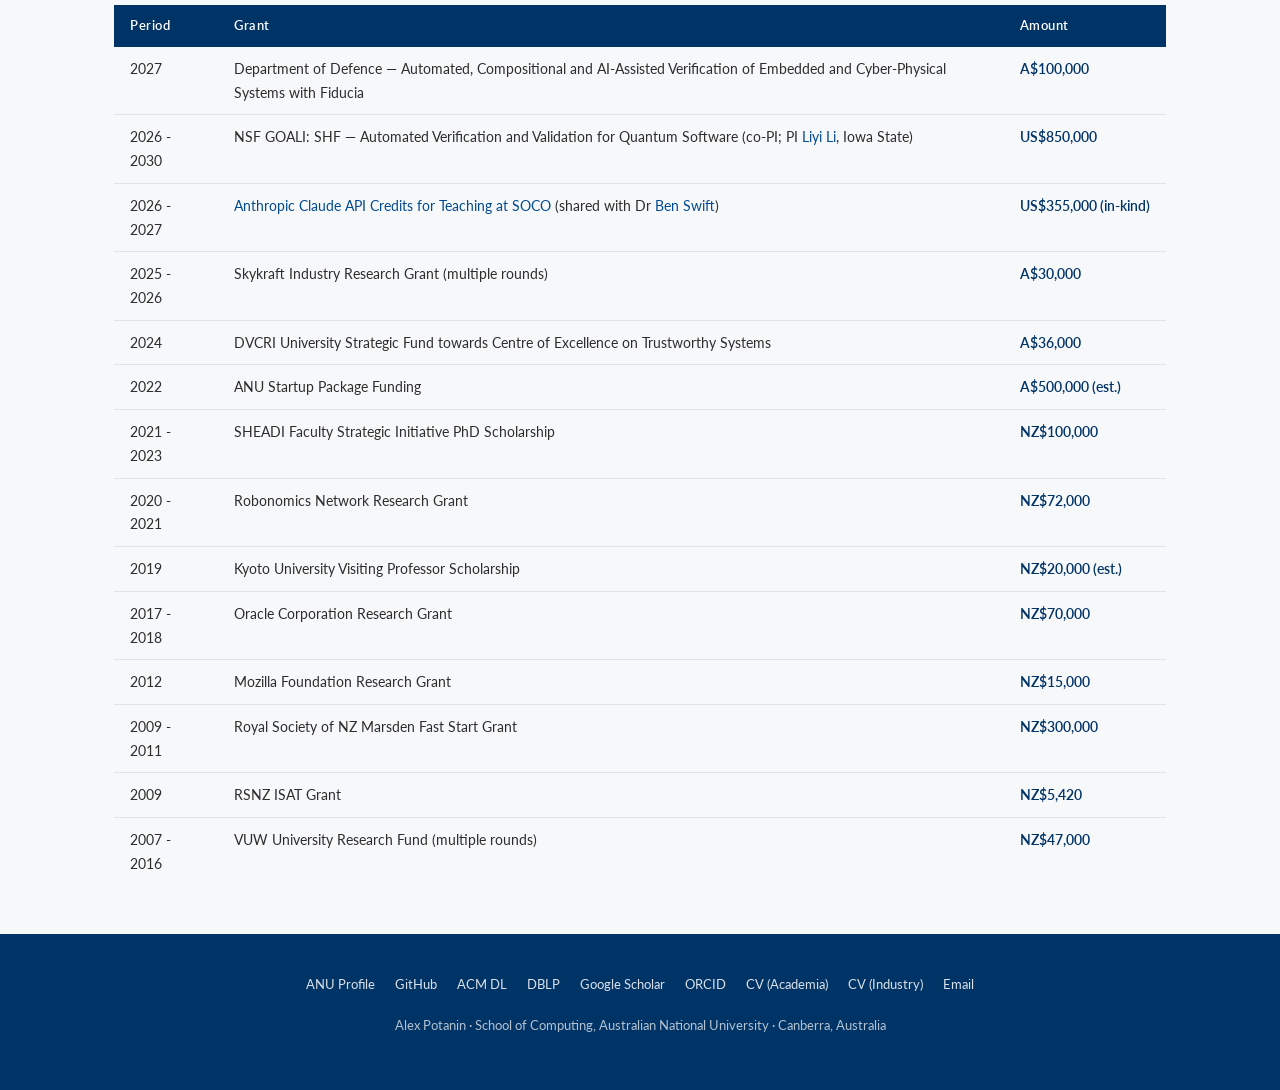
==== commit 4c9df477: "Fix PhD dates: Jakob Jerebica 2026 - 2032, Maximillian Kodetzki 2024 - 2030 Co-Authored-By: Claude F" ====
--- a/index.html
+++ b/index.html
@@ -208,13 +208,13 @@
             <img src="./images/maximilian-kodetzki.jpg" alt="Maximilian Kodetzki" class="student-photo">
             <div class="student-name">Maximillian Kodetzki</div>
             <div class="student-topic">X-by-Construction</div>
-            <div class="student-meta">PhD 2022 - 2026 (KIT) | Co-supervised with <a href="https://tva.kastel.kit.edu/english/team_schaefer.php">Ina Schaefer</a></div>
+            <div class="student-meta">PhD 2024 - 2030 (KIT) | Co-supervised with <a href="https://tva.kastel.kit.edu/english/team_schaefer.php">Ina Schaefer</a></div>
           </div>
 
           <div class="card student-card">
             <div class="student-name">Jakob Jerebica</div>
             <div class="student-topic">Formalisation of Pancake by Construction with Real World Driver Examples</div>
-            <div class="student-meta">PhD 2026 - 2030 (KIT) | Co-supervised with <a href="https://tva.kastel.kit.edu/english/team_schaefer.php">Ina Schaefer</a>, <a href="https://comp.anu.edu.au/people/michael-norrish/">Michael Norrish</a></div>
+            <div class="student-meta">PhD 2026 - 2032 (KIT) | Co-supervised with <a href="https://tva.kastel.kit.edu/english/team_schaefer.php">Ina Schaefer</a>, <a href="https://comp.anu.edu.au/people/michael-norrish/">Michael Norrish</a></div>
           </div>
 
           <div class="card student-card">
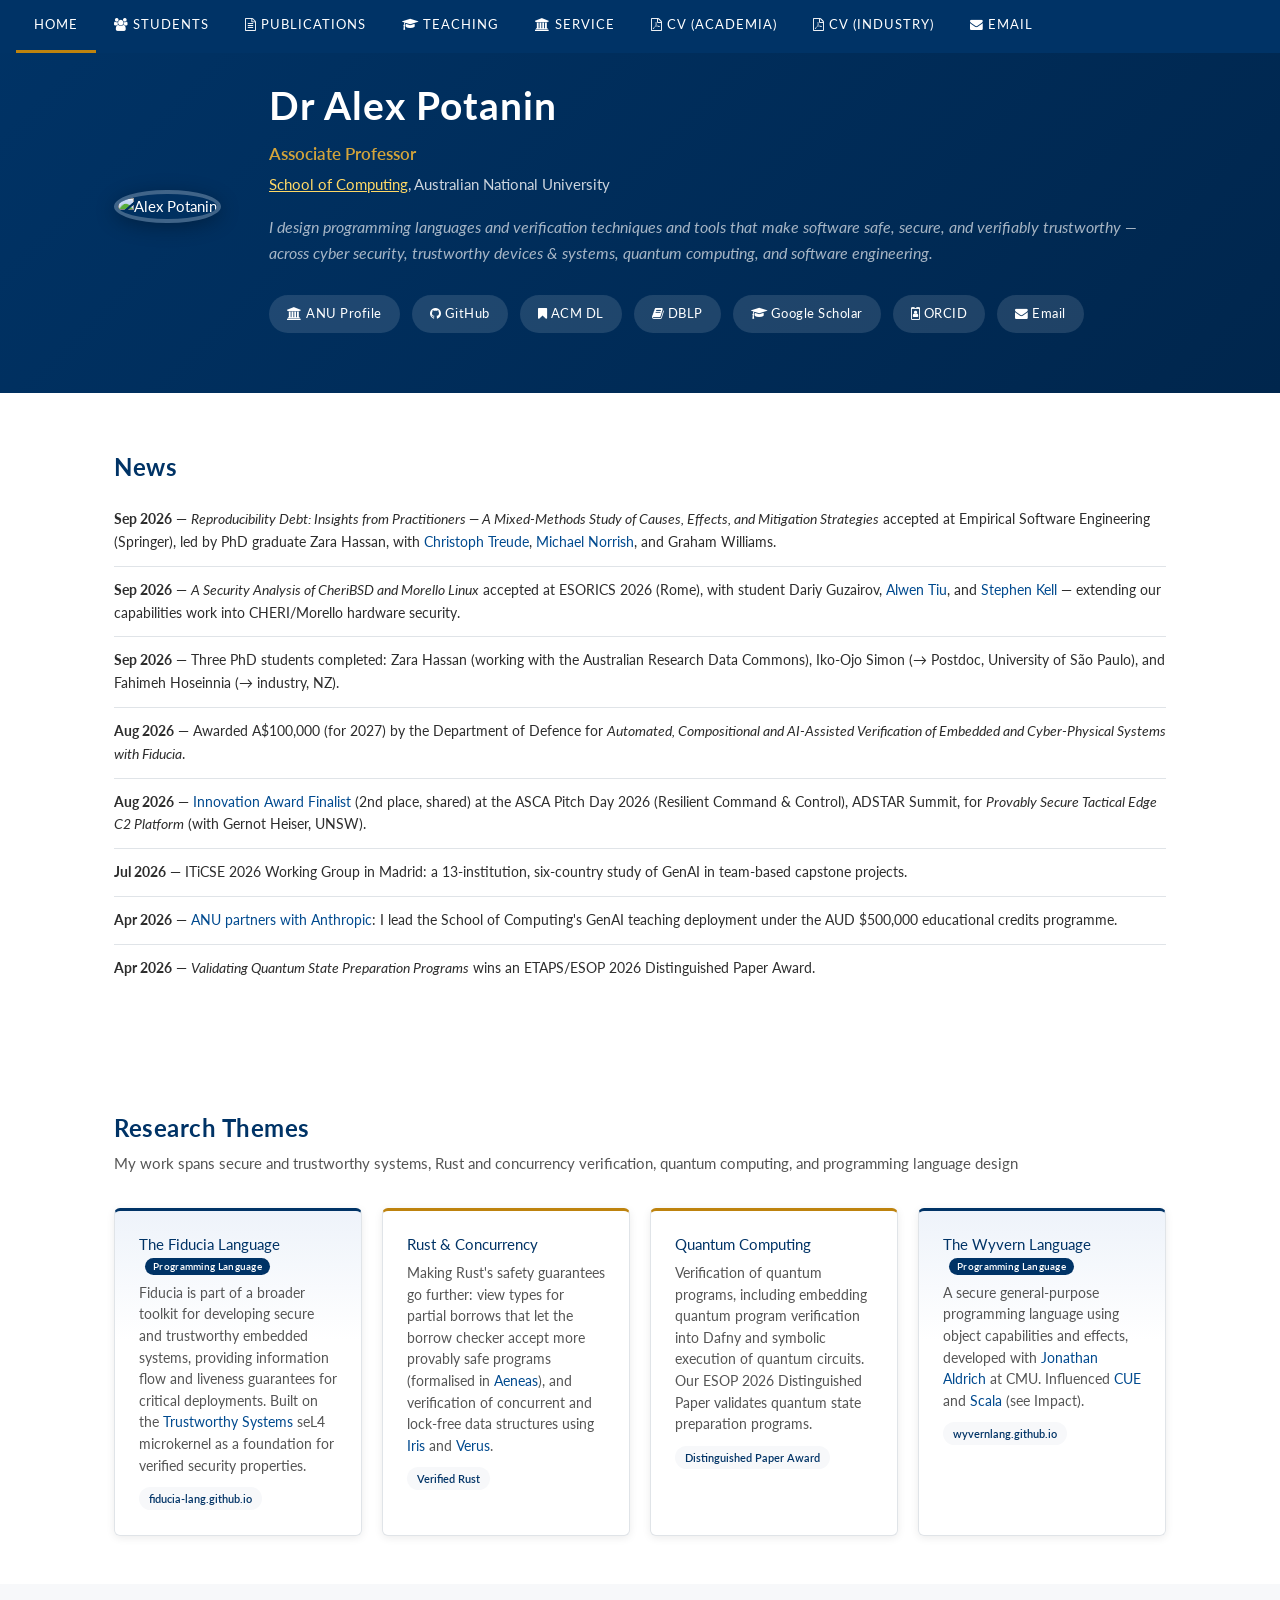
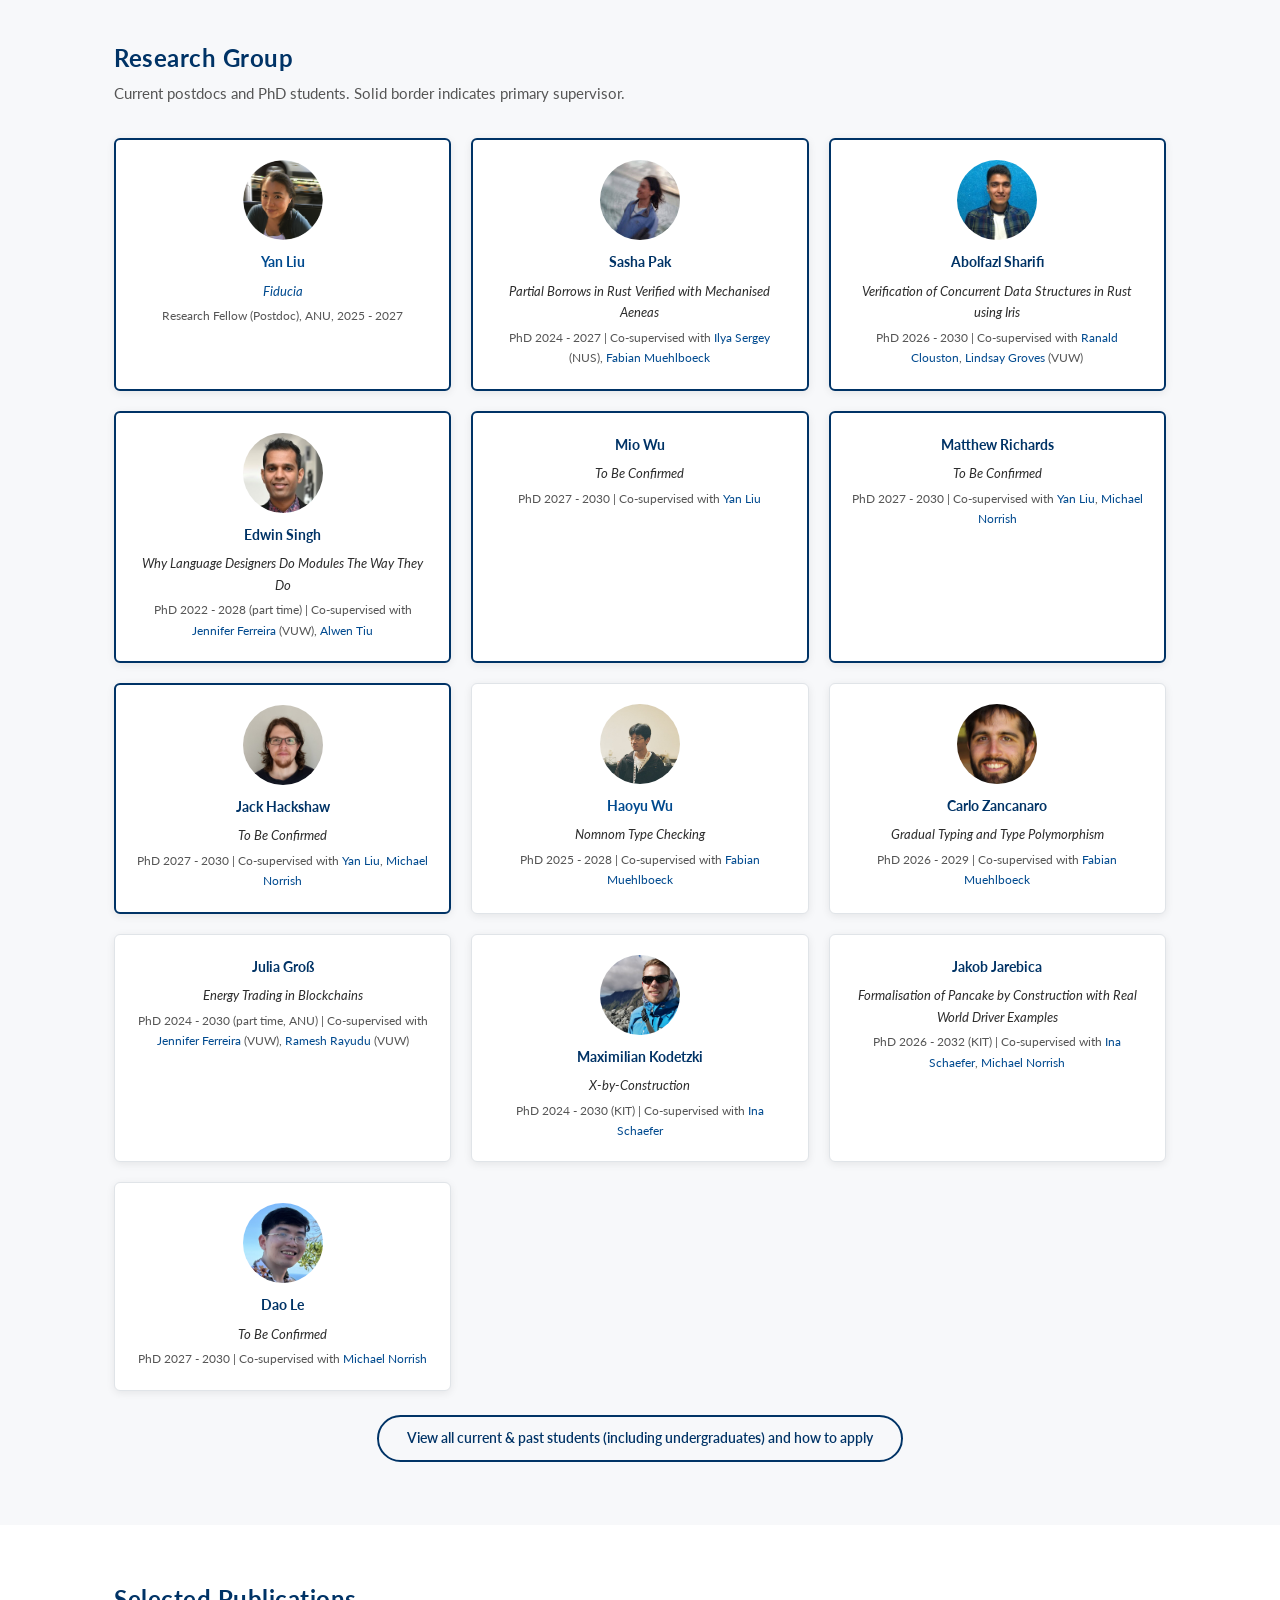
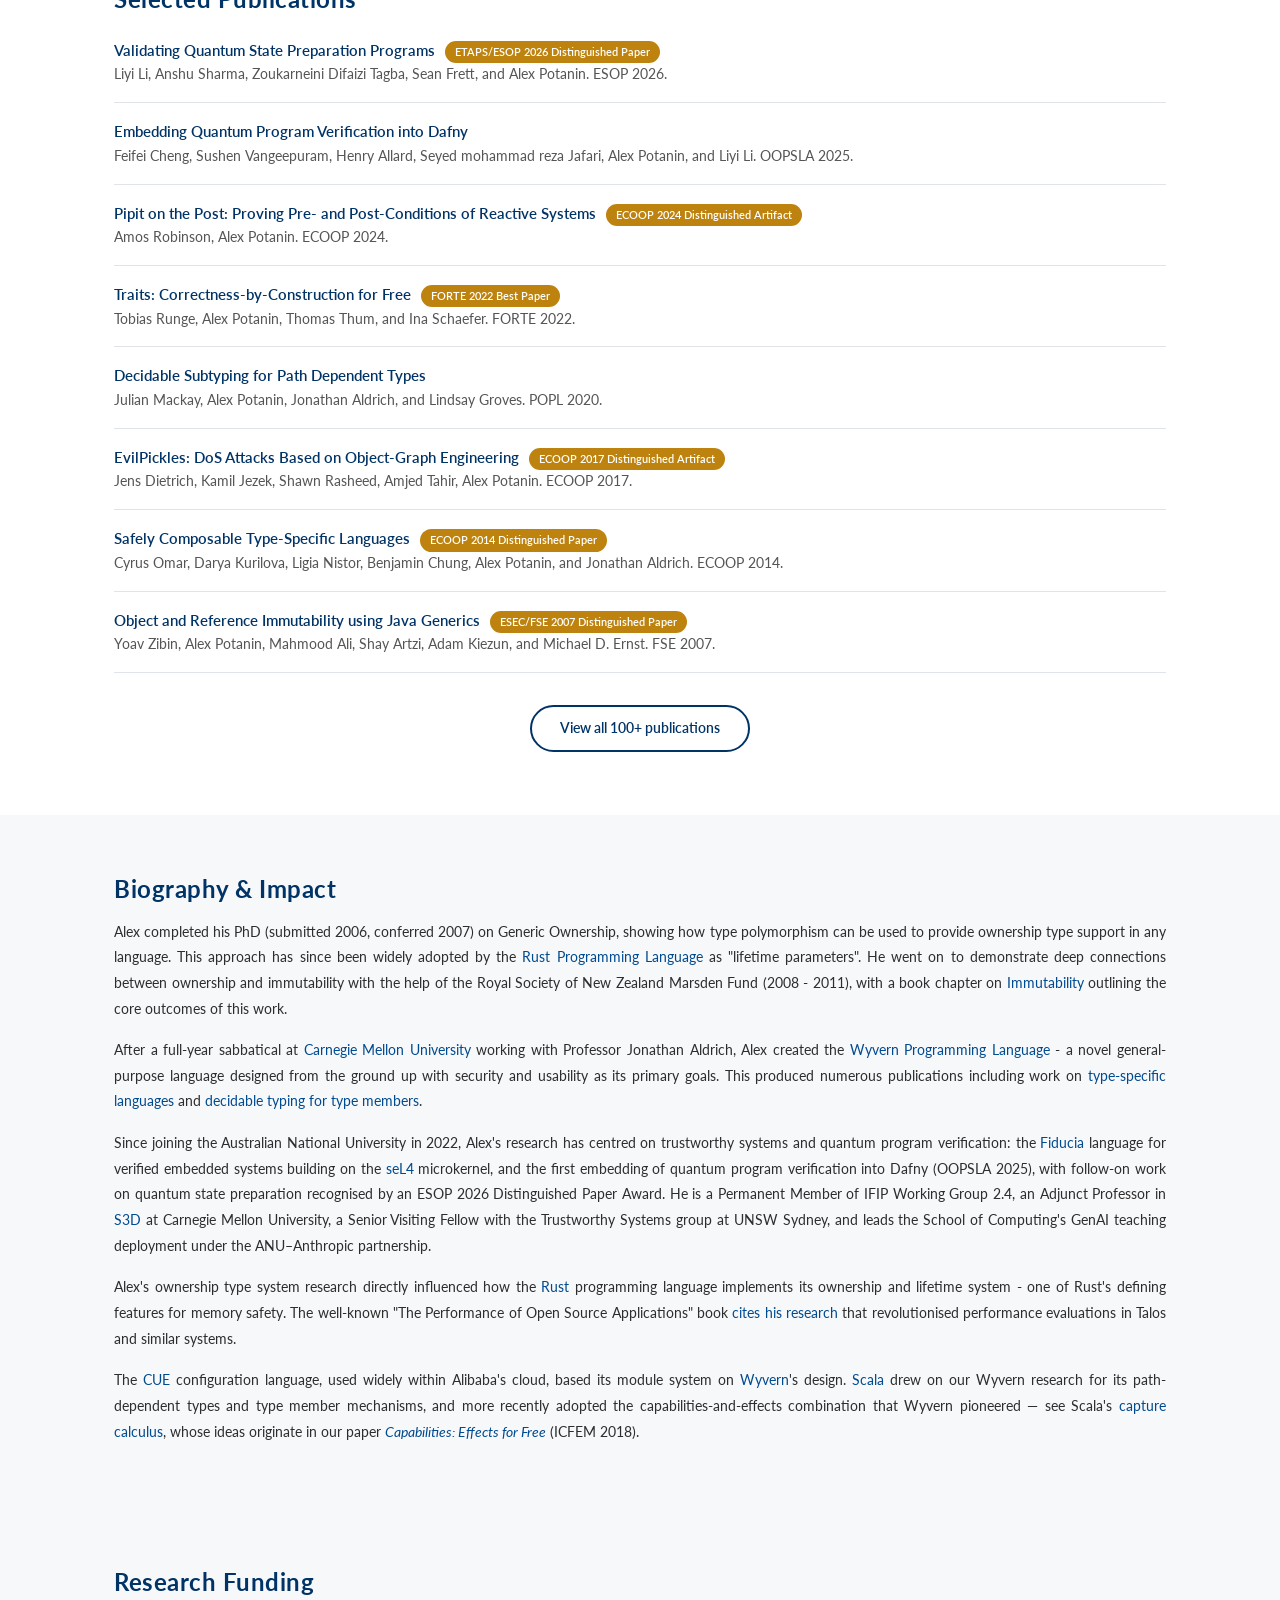
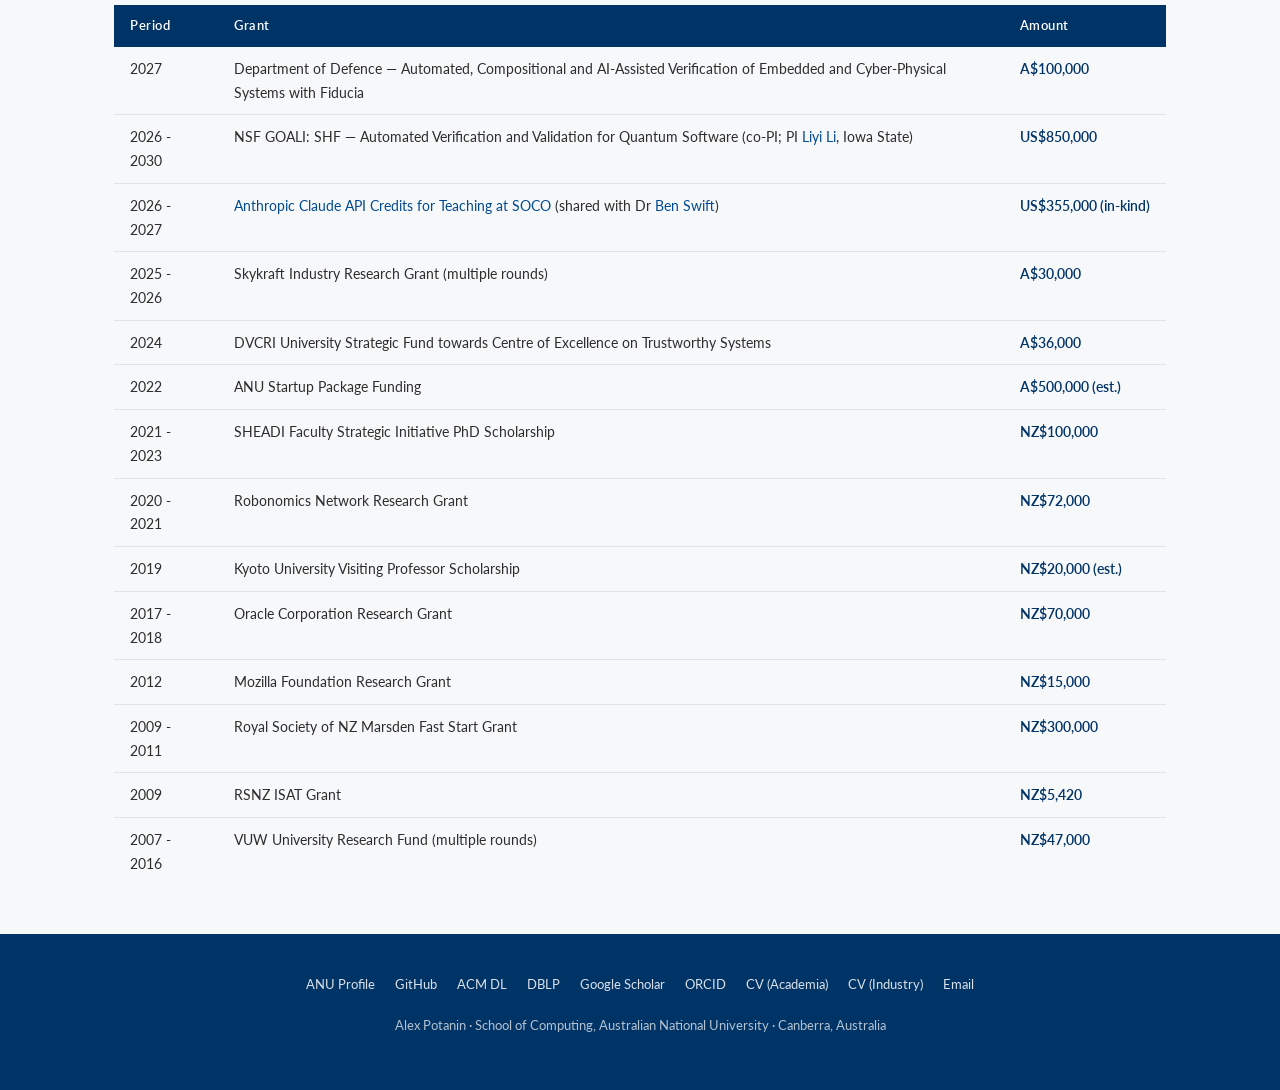
==== commit ba438e05: "Correct spelling: Maximilian Kodetzki, Jakob Jarebica; rebuild both CVs Co-Authored-By: Claude Fable" ====
--- a/index.html
+++ b/index.html
@@ -206,13 +206,13 @@
 
           <div class="card student-card">
             <img src="./images/maximilian-kodetzki.jpg" alt="Maximilian Kodetzki" class="student-photo">
-            <div class="student-name">Maximillian Kodetzki</div>
+            <div class="student-name">Maximilian Kodetzki</div>
             <div class="student-topic">X-by-Construction</div>
             <div class="student-meta">PhD 2024 - 2030 (KIT) | Co-supervised with <a href="https://tva.kastel.kit.edu/english/team_schaefer.php">Ina Schaefer</a></div>
           </div>
 
           <div class="card student-card">
-            <div class="student-name">Jakob Jerebica</div>
+            <div class="student-name">Jakob Jarebica</div>
             <div class="student-topic">Formalisation of Pancake by Construction with Real World Driver Examples</div>
             <div class="student-meta">PhD 2026 - 2032 (KIT) | Co-supervised with <a href="https://tva.kastel.kit.edu/english/team_schaefer.php">Ina Schaefer</a>, <a href="https://comp.anu.edu.au/people/michael-norrish/">Michael Norrish</a></div>
           </div>
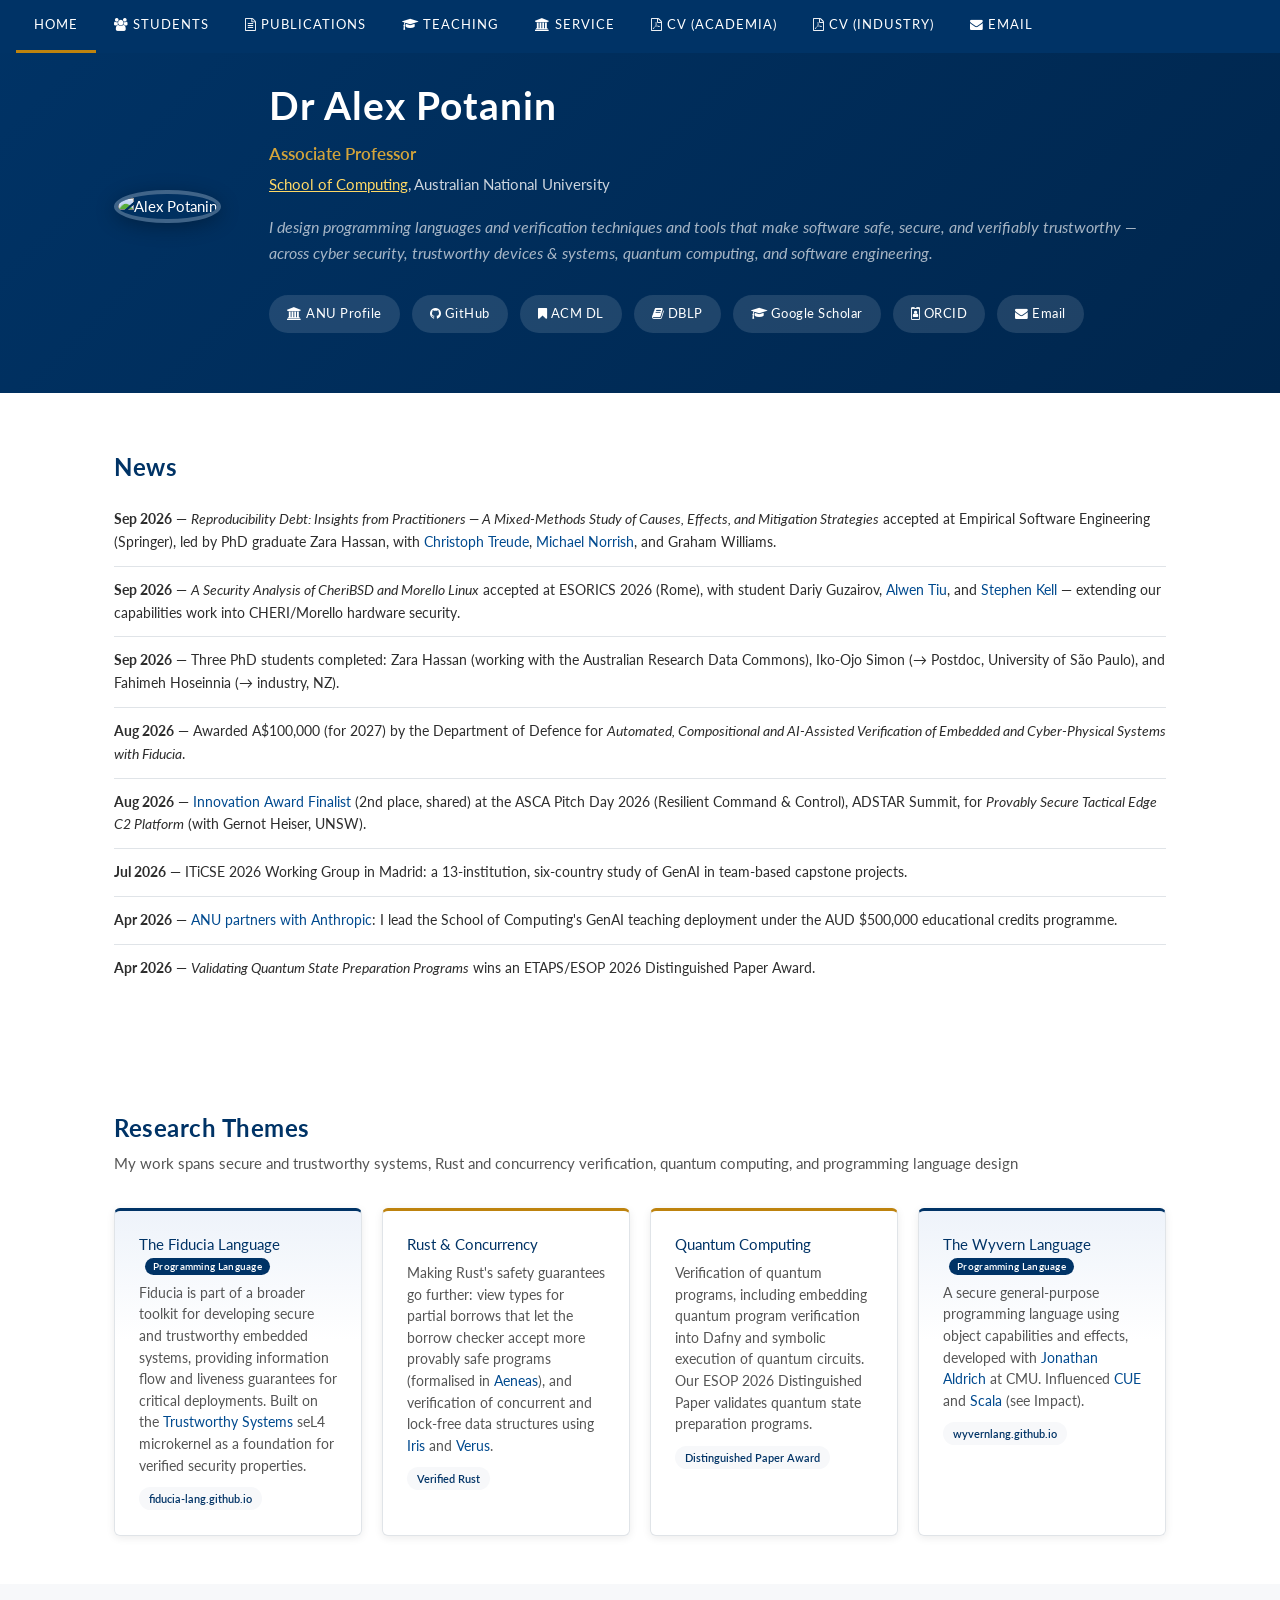
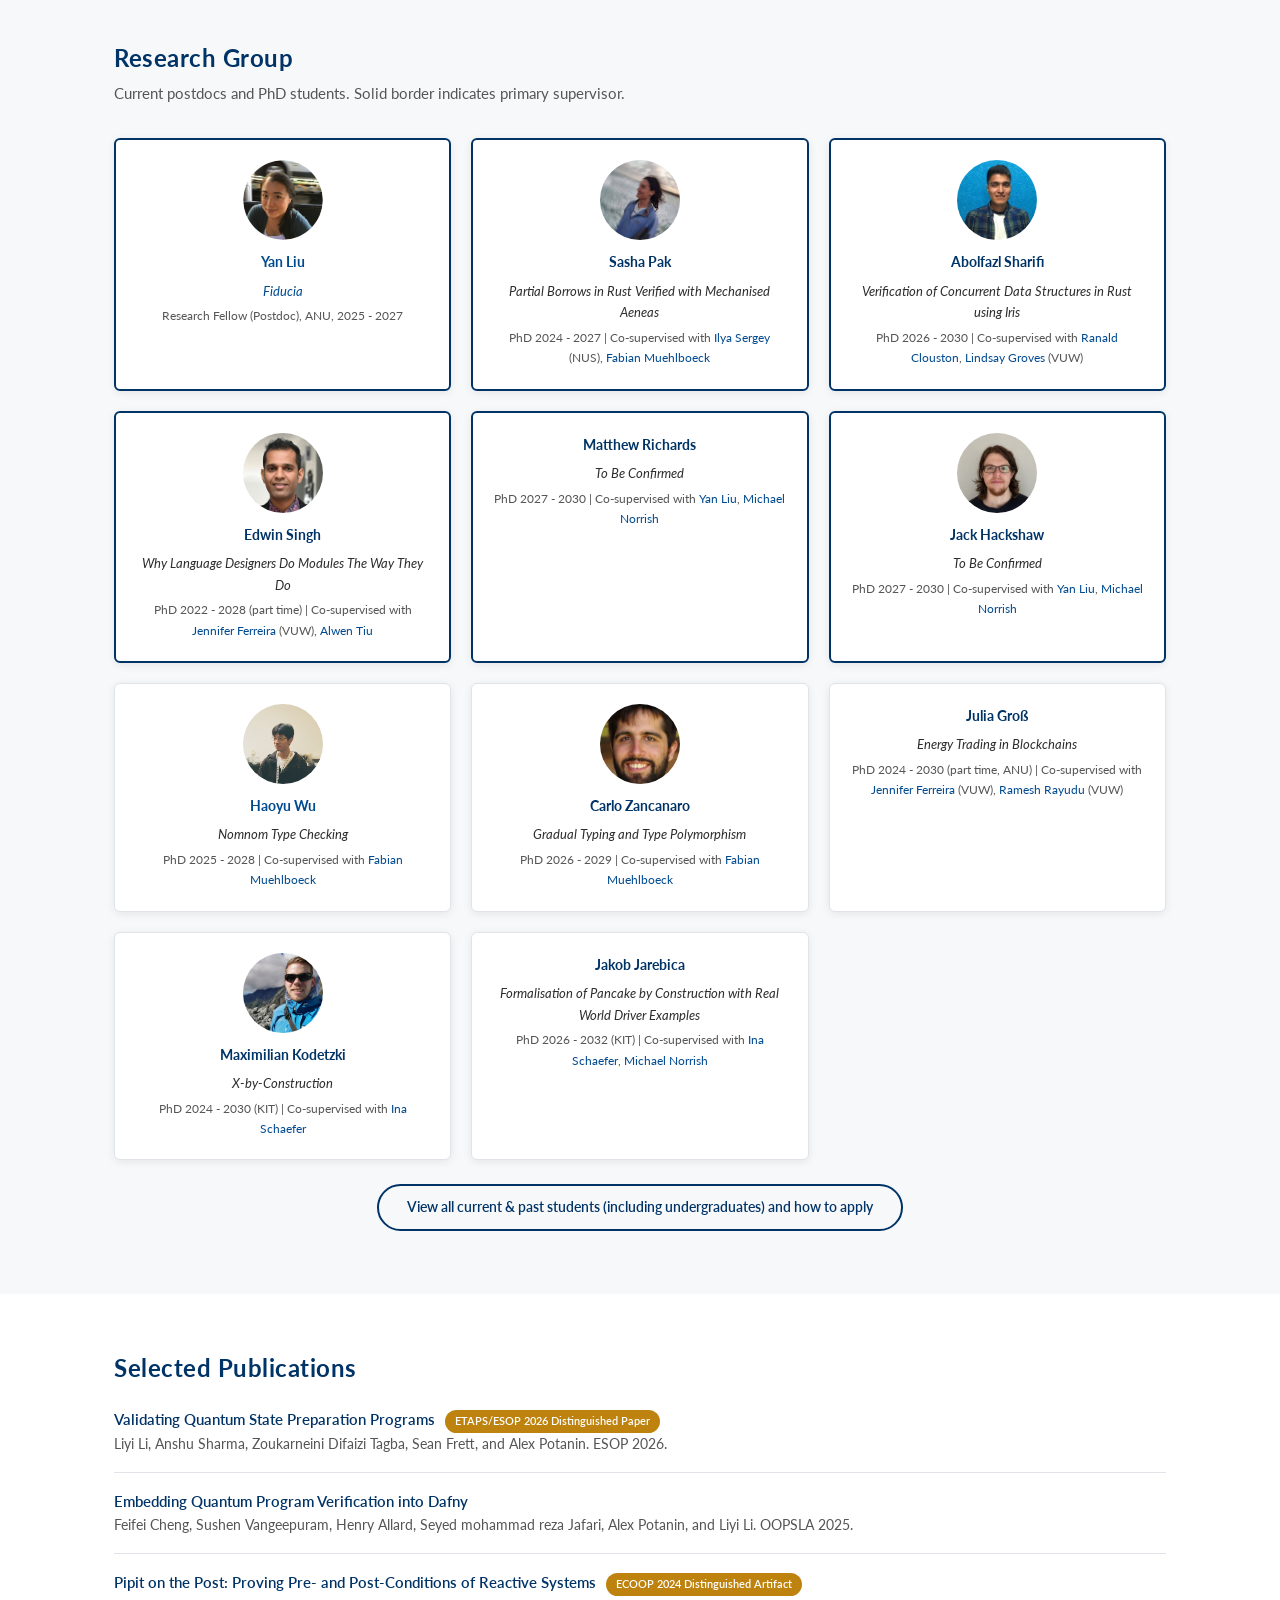
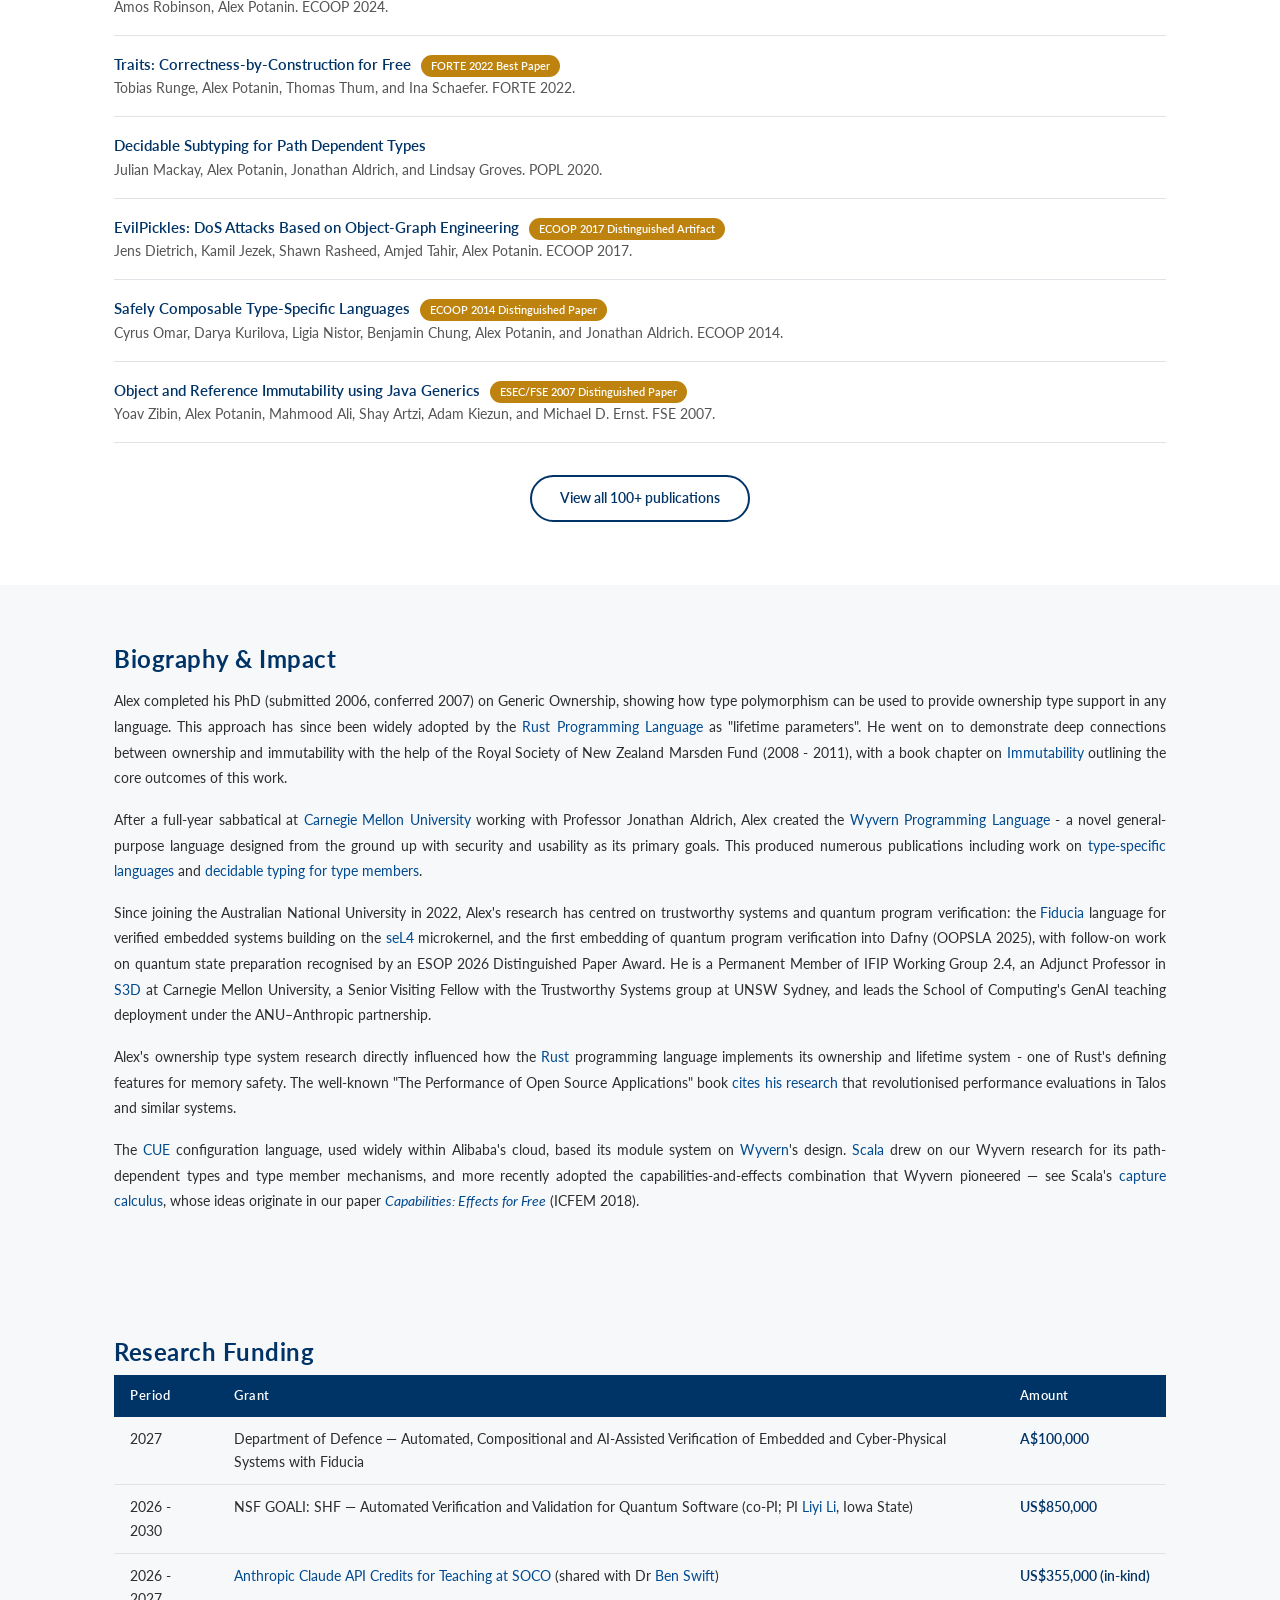
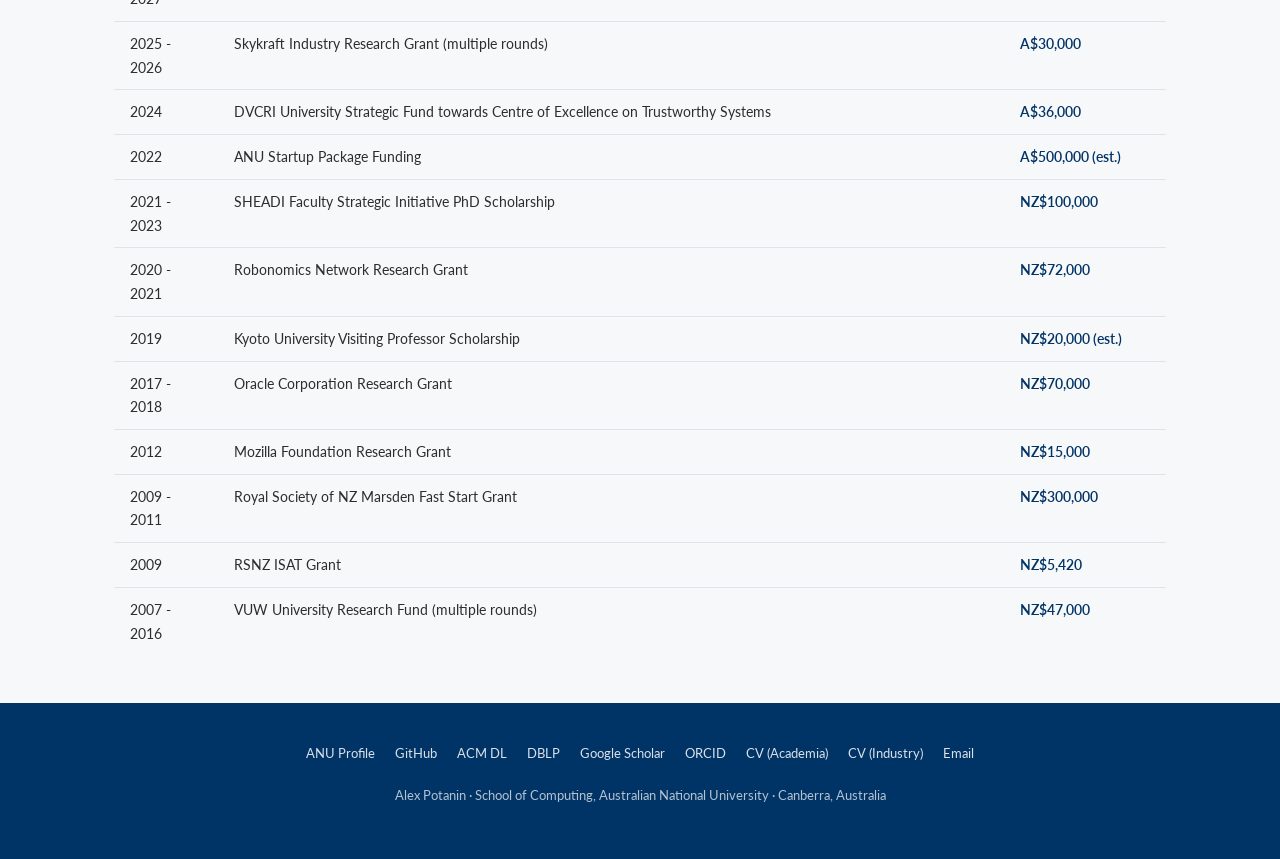
==== commit 916ebaa9: "Remove Mio Wu and Dao Le from student lists; update CV student counts Co-Authored-By: Claude Fable 5" ====
--- a/index.html
+++ b/index.html
@@ -166,12 +166,6 @@
           </div>
 
           <div class="card student-card primary-supervisor">
-            <div class="student-name">Mio Wu</div>
-            <div class="student-topic">To Be Confirmed</div>
-            <div class="student-meta">PhD 2027 - 2030 | Co-supervised with <a href="https://emmayanliu.bitbucket.io/">Yan Liu</a></div>
-          </div>
-
-          <div class="card student-card primary-supervisor">
             <div class="student-name">Matthew Richards</div>
             <div class="student-topic">To Be Confirmed</div>
             <div class="student-meta">PhD 2027 - 2030 | Co-supervised with <a href="https://emmayanliu.bitbucket.io/">Yan Liu</a>, <a href="https://comp.anu.edu.au/people/michael-norrish/">Michael Norrish</a></div>
@@ -215,13 +209,6 @@
             <div class="student-name">Jakob Jarebica</div>
             <div class="student-topic">Formalisation of Pancake by Construction with Real World Driver Examples</div>
             <div class="student-meta">PhD 2026 - 2032 (KIT) | Co-supervised with <a href="https://tva.kastel.kit.edu/english/team_schaefer.php">Ina Schaefer</a>, <a href="https://comp.anu.edu.au/people/michael-norrish/">Michael Norrish</a></div>
-          </div>
-
-          <div class="card student-card">
-            <img src="./images/dao-le.jpg" alt="Dao Le" class="student-photo">
-            <div class="student-name">Dao Le</div>
-            <div class="student-topic">To Be Confirmed</div>
-            <div class="student-meta">PhD 2027 - 2030 | Co-supervised with <a href="https://comp.anu.edu.au/people/michael-norrish/">Michael Norrish</a></div>
           </div>
 
         </div>
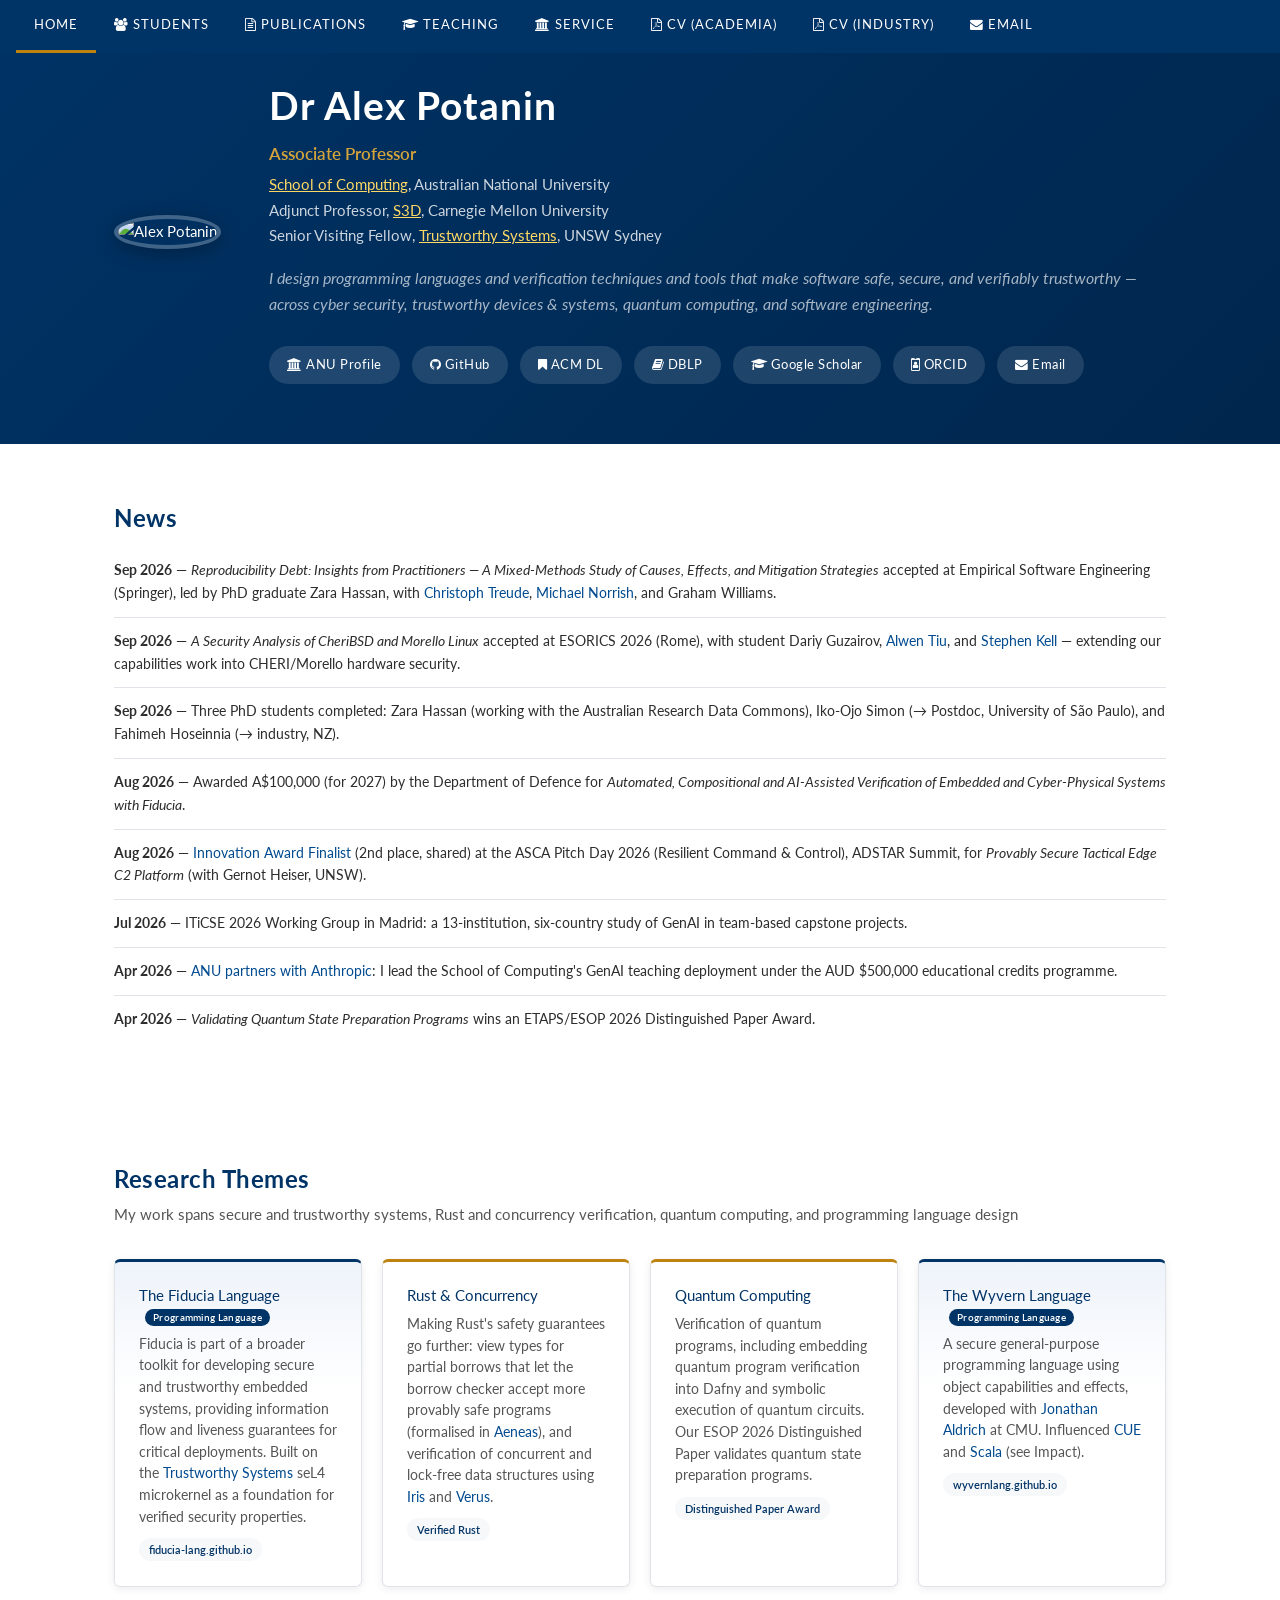
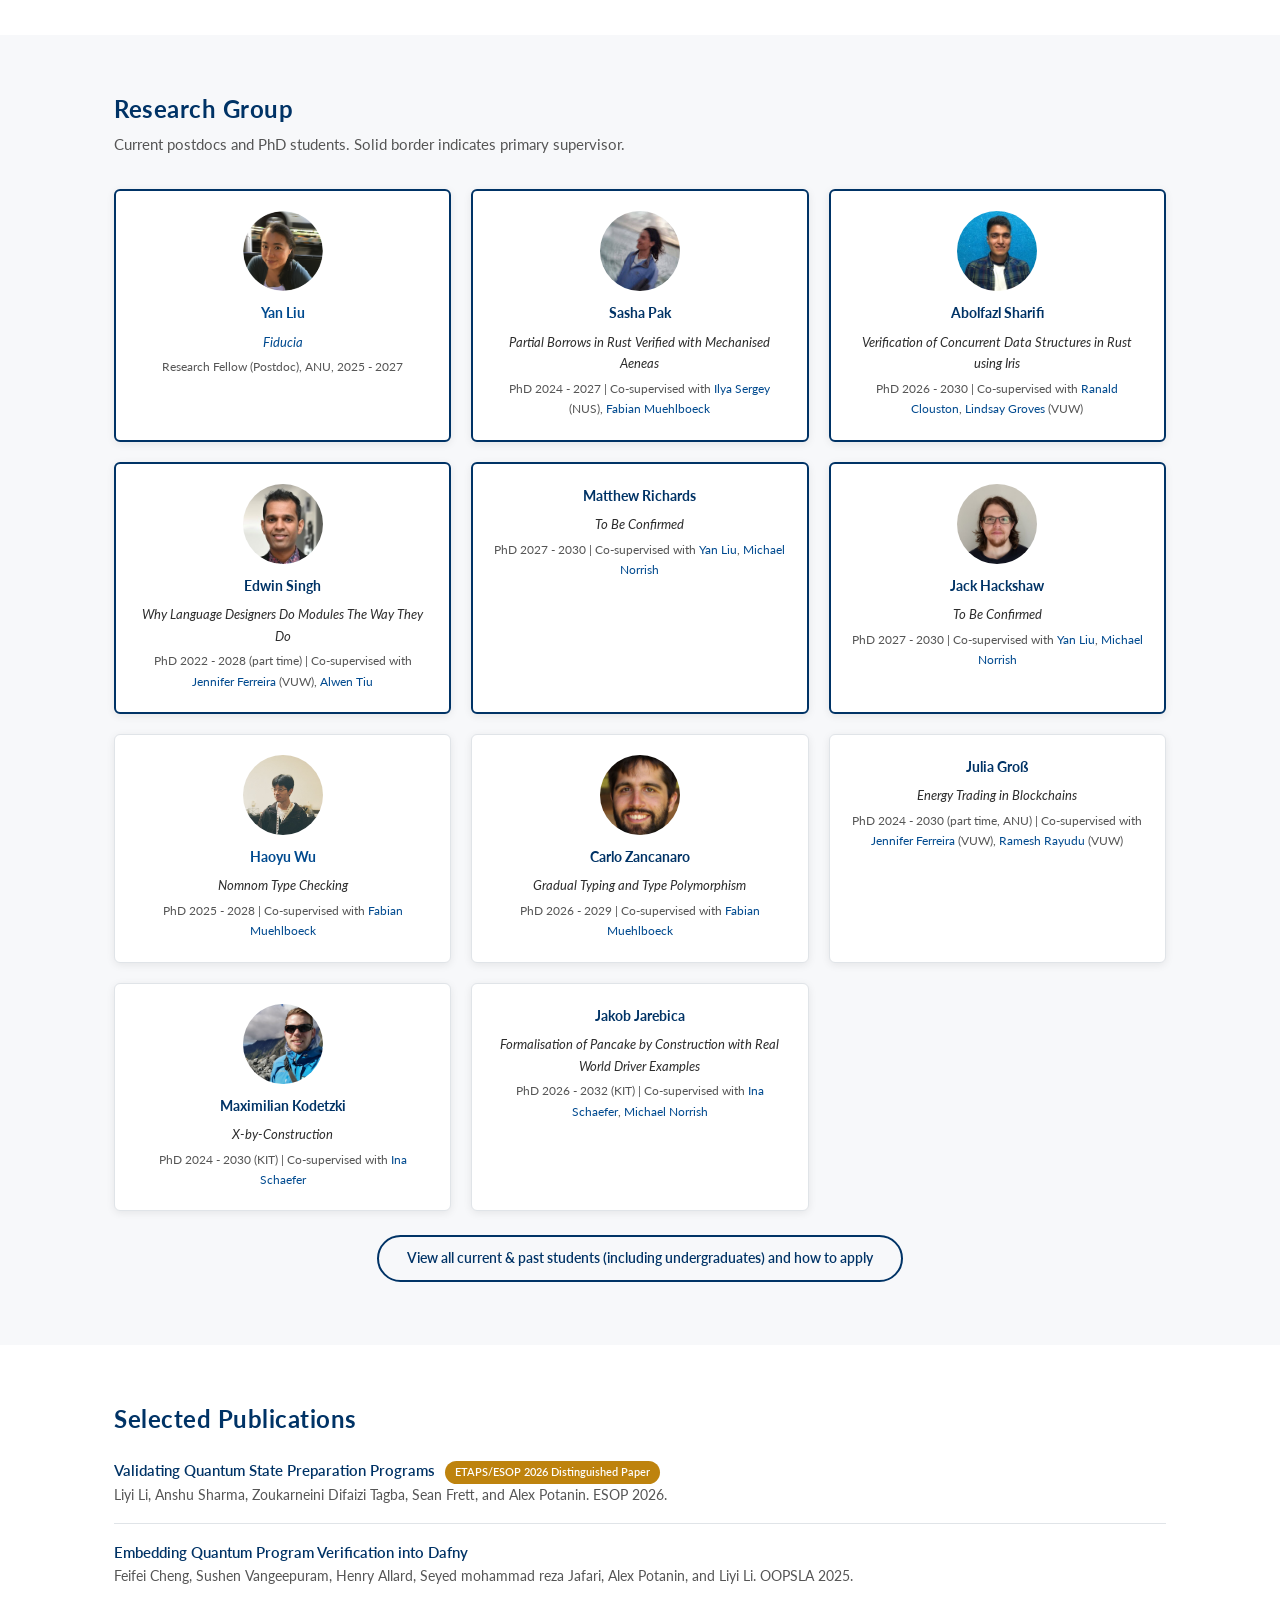
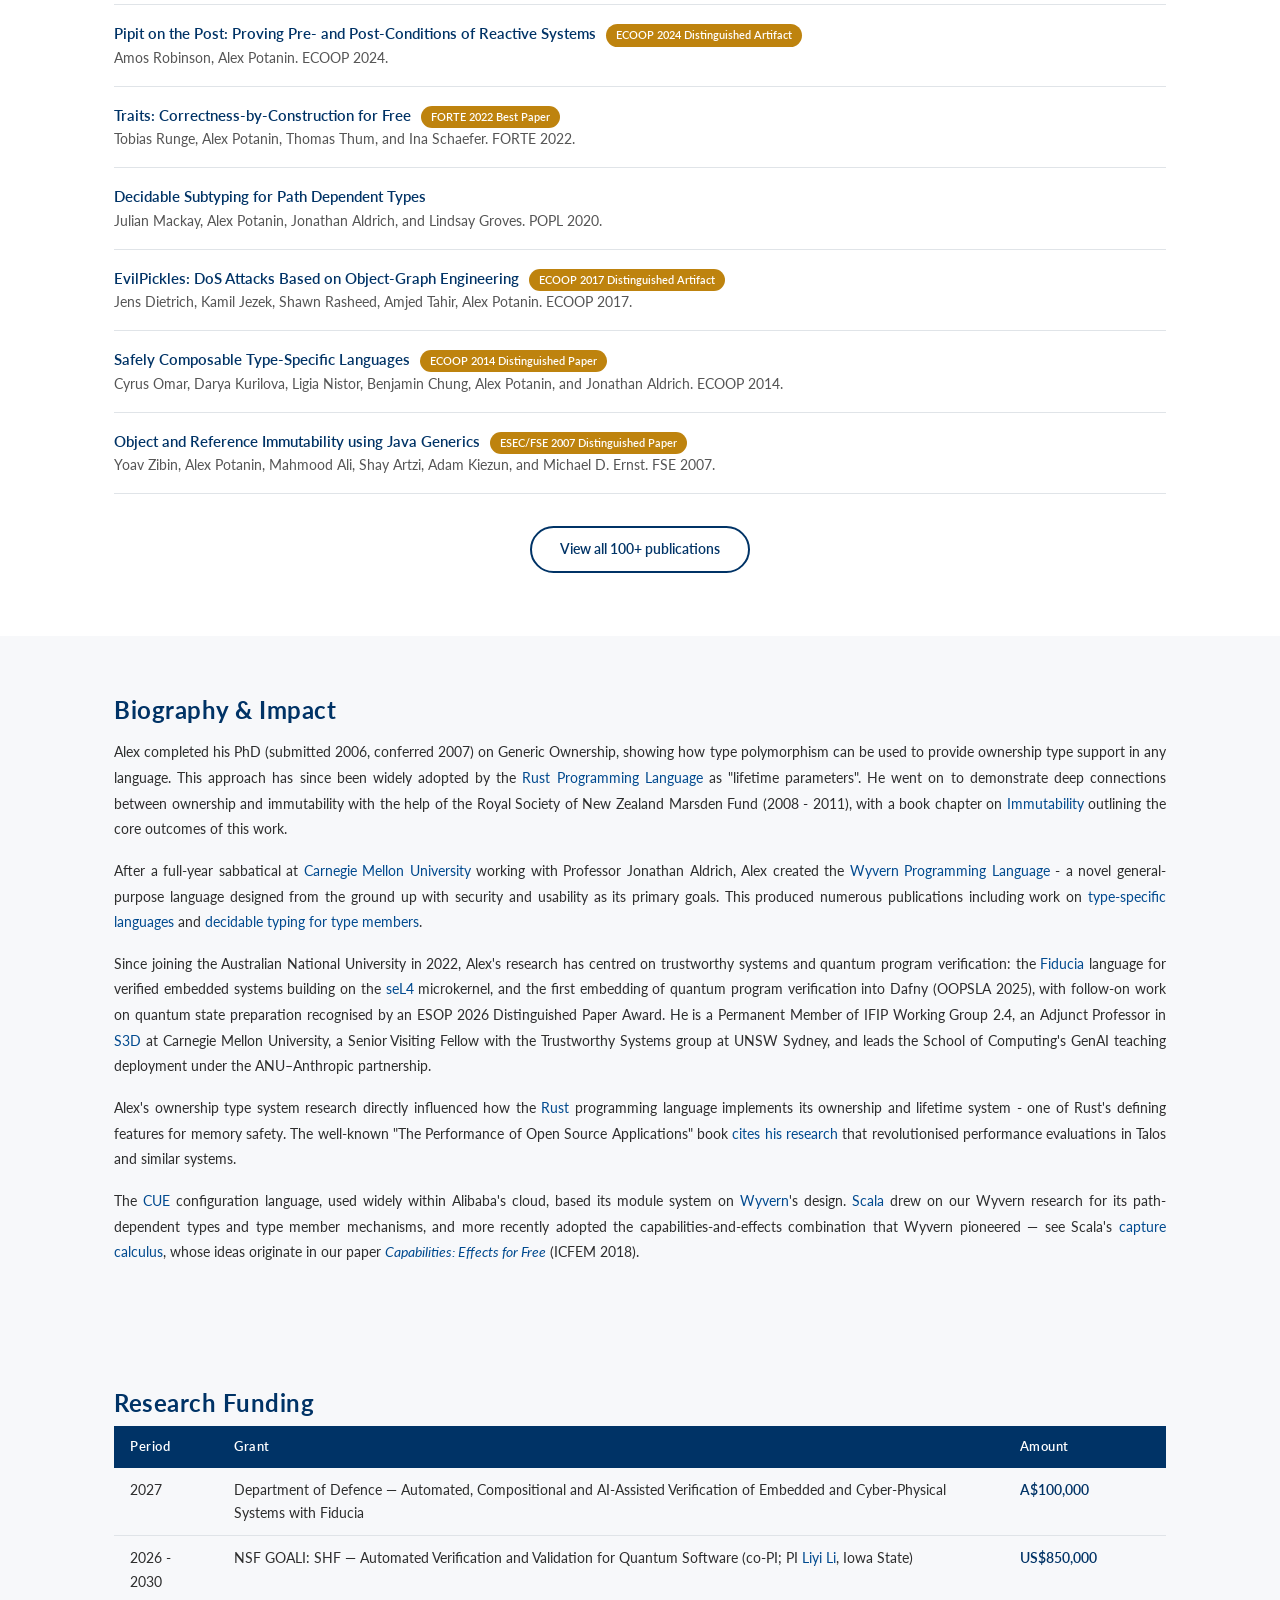
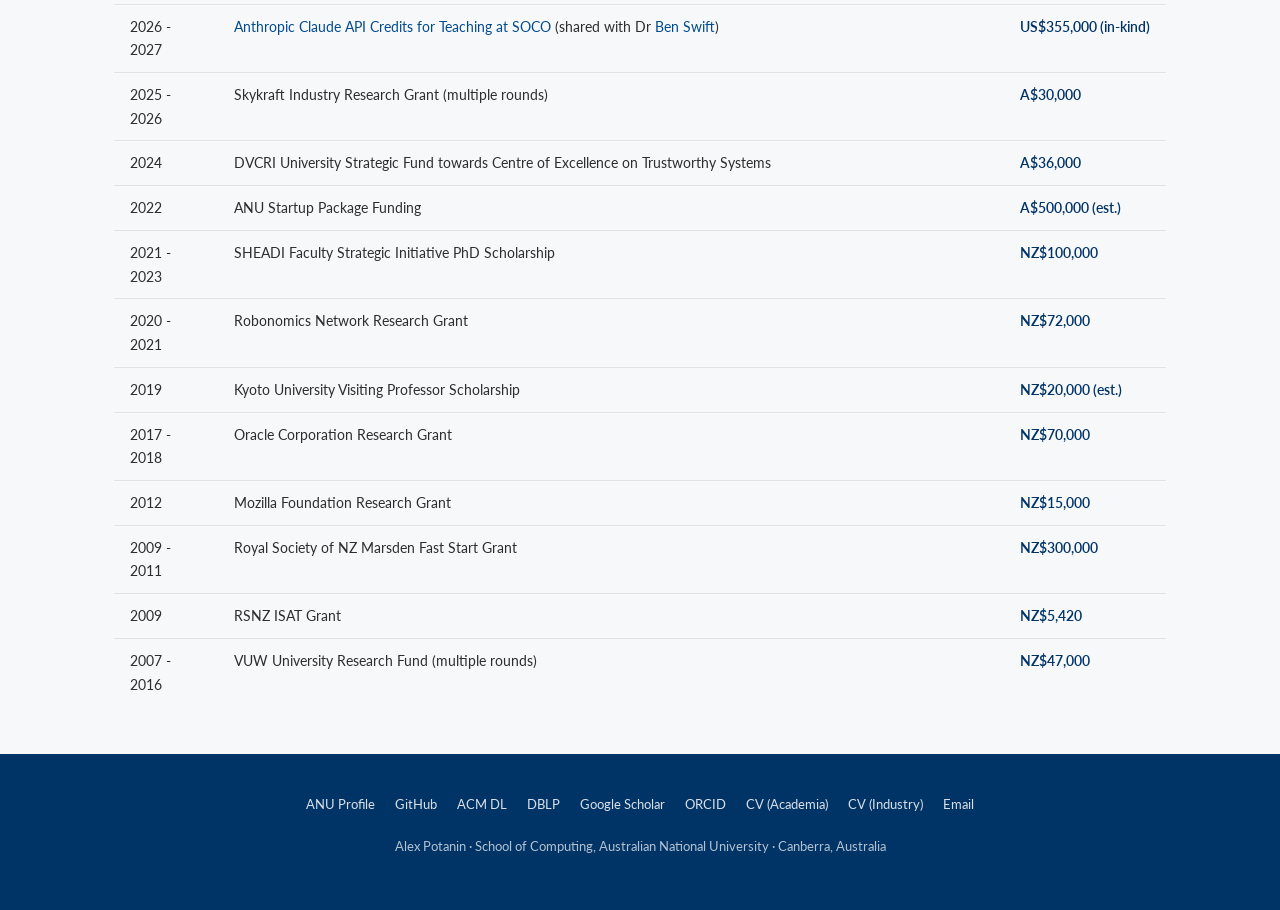
==== commit 8505afc4: "Restore CMU and UNSW affiliations in header; add QCS 2027 PC to both CVs Co-Authored-By: Claude Fabl" ====
--- a/index.html
+++ b/index.html
@@ -65,7 +65,9 @@
           <div class="hero-text">
             <h1>Dr Alex Potanin</h1>
             <p class="hero-title">Associate Professor</p>
-            <p class="hero-institution"><a href="https://comp.anu.edu.au/">School of Computing</a>, Australian National University</p>
+            <p class="hero-institution"><a href="https://comp.anu.edu.au/">School of Computing</a>, Australian National University<br>
+            Adjunct Professor, <a href="https://s3d.cmu.edu/">S3D</a>, Carnegie Mellon University<br>
+            Senior Visiting Fellow, <a href="https://trustworthy.systems/">Trustworthy Systems</a>, UNSW Sydney</p>
             <p class="hero-tagline">I design programming languages and verification techniques and tools that make software safe, secure, and verifiably trustworthy &mdash; across cyber security, trustworthy devices &amp; systems, quantum computing, and software engineering.</p>
             <div class="hero-links">
               <a href="https://comp.anu.edu.au/people/alex-potanin/"><i class="fa fa-university"></i> ANU Profile</a>
